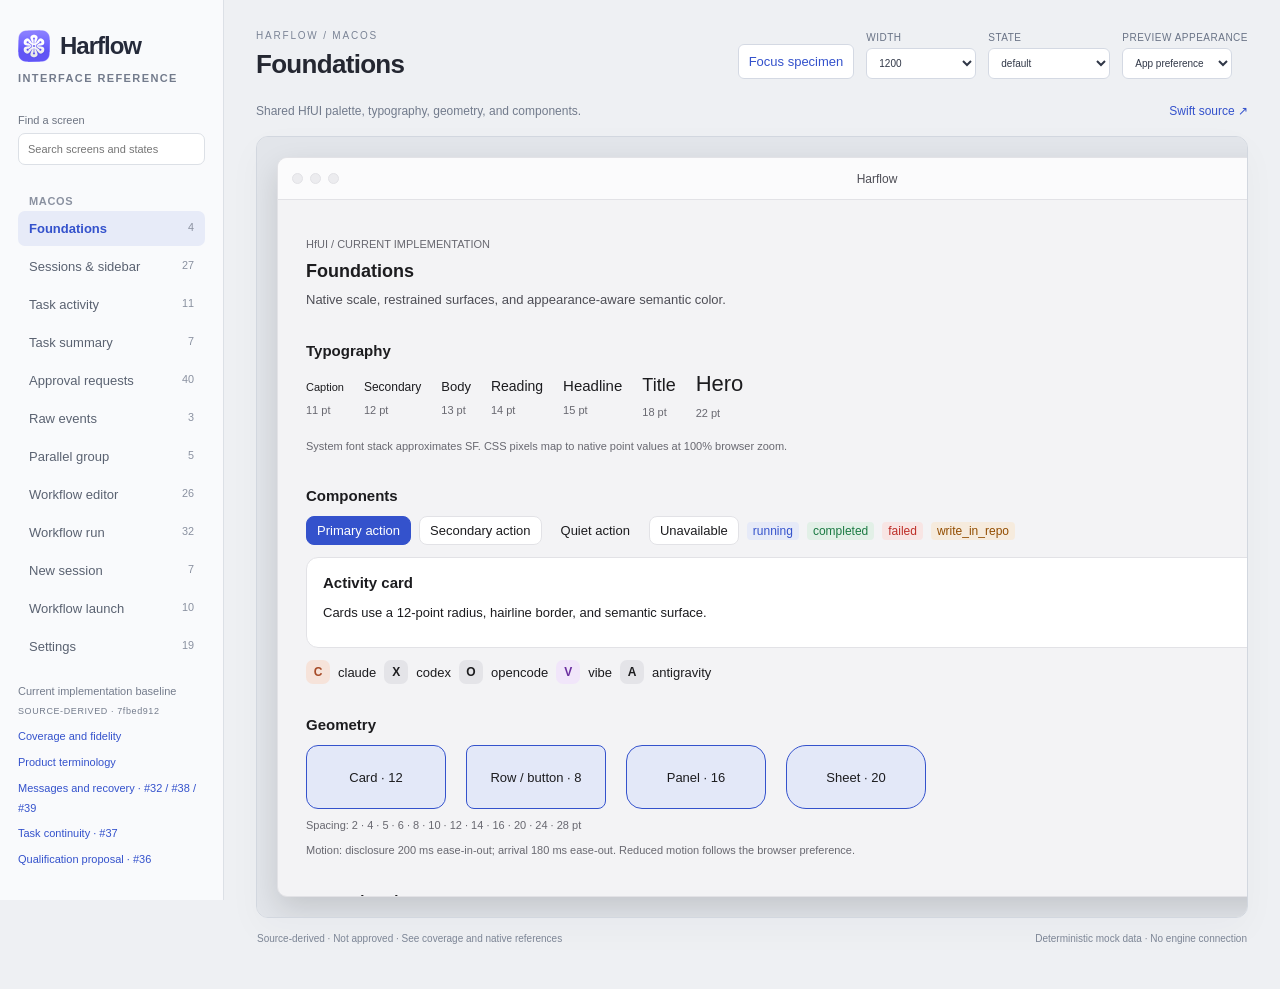
==== index.html @ af0ef504 "Approve queued message bubbles, remove the workflow editor composer, and propose Statistics loading " ====
<!doctype html>
<html lang="en"><head><meta charset="utf-8"><meta name="viewport" content="width=device-width,initial-scale=1"><title>Harflow · Interface reference</title><link rel="icon" type="image/png" sizes="32x32" href="assets/branding/app-icon-32.png"><link rel="icon" type="image/png" sizes="64x64" href="assets/branding/app-icon-64.png"><link rel="apple-touch-icon" href="assets/branding/app-icon-128.png"><link rel="stylesheet" href="styles/tokens.css?v=0e2f7547d87f"><link rel="stylesheet" href="styles/catalog.css?v=532e78404902"><link rel="stylesheet" href="styles/specimens.css?v=9c9ead7623a5"><link rel="stylesheet" href="styles/workflows.css?v=f61643d08efe"><link rel="stylesheet" href="styles/dialogs.css?v=6ef48912ead1"><link rel="stylesheet" href="styles/start-screen.css?v=d748b0cf703b"><link rel="stylesheet" href="styles/tasks.css?v=2096cb675331"><link rel="stylesheet" href="styles/task-activity.css?v=b68ff01585bd"><link rel="stylesheet" href="styles/task-approvals.css?v=2d8add422cfa"><link rel="stylesheet" href="styles/task-summary.css?v=e0a8147b16a2"><link rel="stylesheet" href="styles/parallel.css?v=519eb95d84bf"><link rel="stylesheet" href="styles/workflow-editor-inspector.css?v=341b9fec2faf"><link rel="stylesheet" href="styles/workflow-editor.css?v=2920e21df288"><link rel="stylesheet" href="styles/workflow-editor-proposals.css?v=11d26850cb23"><link rel="stylesheet" href="styles/workflow-run.css?v=b1cd5d72246f"><link rel="stylesheet" href="styles/council-activity.css?v=7290ceee46f4"><link rel="stylesheet" href="styles/appearance.css?v=a36caf85d1c5"><link rel="stylesheet" href="styles/state-recovery.css?v=f7198fc3eebf"><link rel="stylesheet" href="styles/workflow-errors.css?v=ca0cfcfd3098"><link rel="stylesheet" href="styles/sidebar-setup.css?v=c33f41dee843"><link rel="stylesheet" href="styles/sidebar-proposals.css?v=59b6f05f614e"><link rel="stylesheet" href="styles/web.css?v=988b5fafe417"><link rel="stylesheet" href="styles/statistics.css?v=6df2938b7efa"><link rel="stylesheet" href="styles/statistics-accounting.css?v=20e323d0d1e3"><link rel="stylesheet" href="styles/skeleton-crossfade.css?v=f5769000afdf"></head>
<body><div class="catalog"><aside class="catalog-nav"><a class="brand" href="#foundations/default/light"><img class="brand-icon" src="assets/branding/app-icon-64.png" srcset="assets/branding/app-icon-128.png 2x" alt="" width="32" height="32"><span class="brand-name">Harflow</span><span class="brand-subtitle">Interface reference</span></a><label class="catalog-search">Find a screen<input id="catalog-search" type="search" placeholder="Search screens and states"></label><nav id="catalog-nav" aria-label="Screen families"></nav><footer>Current implementation baseline<br><span class="edition">SOURCE-DERIVED · 7fbed912</span><a href="docs/screen-inventory.md">Coverage and fidelity</a><a href="docs/terminology.md">Product terminology</a><a href="features/work-interaction.html">Messages and recovery · #32 / #38 / #39</a><a href="features/task-continuity.html">Task continuity · #37</a><a href="features/qualification.html">Qualification proposal · #36</a></footer></aside><main class="catalog-main"><header class="catalog-toolbar"><div><p class="eyebrow" id="eyebrow">HARFLOW / MACOS</p><h1 id="page-title"></h1></div><div class="catalog-controls"><button id="focus-toggle" type="button" aria-pressed="false">Focus specimen</button><label>Width<select id="width-picker"><option>1000</option><option selected>1200</option><option>1440</option></select></label><label>State<select id="state-picker"></select></label><label>Preview appearance<select id="theme-picker"><option value="preference">App preference</option><option value="light">Light</option><option value="dark">Dark</option></select></label></div></header><div class="reference-note"><span id="page-description"></span><a id="source-link" target="_blank" rel="noreferrer">Swift source ↗</a></div><div id="stage" class="stage" tabindex="0" aria-label="Scrollable interface specimen"></div><footer class="catalog-caption"><span id="specimen-caption"></span><span>Deterministic mock data · No engine connection</span></footer></main></div><div id="announcement" class="toast" role="status" aria-live="polite"></div><script src="scripts/tokens.js?v=943e2b7ca8a1"></script><script src="scripts/registry.js?v=941fcaf663f7"></script><script src="scripts/appearance.js?v=075e119c182c"></script><script src="scripts/components.js?v=a89b200629bd"></script><script src="scripts/start-screen.js?v=a9b39511ae2d"></script><script src="scripts/workflow-errors.js?v=d6679afc5b99"></script><script src="scripts/tasks.js?v=3522e6d8763d"></script><script src="scripts/task-activity.js?v=c36be31f3c01"></script><script src="scripts/sidebar-setup.js?v=07663151e7c1"></script><script src="scripts/sidebar-proposals.js?v=748a9d8aca58"></script><script src="scripts/web.js?v=4ae7fb3e9d85"></script><script src="scripts/statistics.js?v=105a478cede9"></script><script src="scripts/statistics-accounting.js?v=40dba2b794f5"></script><script src="scripts/parallel.js?v=75500eb636c3"></script><script src="scripts/task-approvals.js?v=6ec1b1ba12e2"></script><script src="scripts/task-summary.js?v=fb97a609a4f3"></script><script src="scripts/workflows.js?v=766359bff5dd"></script><script src="scripts/workflow-connectors.js?v=c9bcdde86849"></script><script src="scripts/workflow-editor.js?v=1174291b1d53"></script><script src="scripts/workflow-editor-proposals.js?v=70c6d9777886"></script><script src="scripts/workflow-editor-inspector.js?v=42a09d819025"></script><script src="scripts/council-activity.js?v=4c74a6230f74"></script><script src="scripts/workflow-run.js?v=4da6b335369c"></script><script src="scripts/dialogs.js?v=ee5dedf3e80f"></script><script src="scripts/workflow-launch-proposals.js?v=8b9bffc727a4"></script><script src="scripts/state-recovery.js?v=2d71eddca374"></script><script src="scripts/skeleton-crossfade.js?v=8c28b11f1927"></script><script src="scripts/foundations.js?v=e43a867264e5"></script><script src="scripts/catalog.js?v=36adaf9d923b"></script></body></html>
---- styles/tokens.css ----
/* Source: HfUI Palette.swift at 7fbed912. CSS pixels approximate native points. */
:root {
  --hairline: #E2E2E6;
  --accentLink: #3452CC;
  --accentFill: #3452CC;
  --selectedRow: #E3E8F8;
  --runningBG: #E6EAF8;
  --runningFG: #3452CC;
  --liveDot: #3452CC;
  --doneGreen: #1B7A43;
  --doneBG: #E2F0E7;
  --warningFG: #924D00;
  --warningBG: #F6EBDD;
  --failedRed: #BE2F29;
  --dangerFG: #BE2F29;
  --dangerBG: #F8E5E4;
  --cancelledGray: #686870;
  --neutralFill: #ECECEF;
  --neutralText: #3A3A3C;
  --secondaryText: #4D4D55;
  --tertiaryText: #686870;
  --primaryText: #1C1C1F;
  --onAccent: #FFFFFF;
  --shortcutHint: #D0D7F3;
  --shadow: #000000;
  --codeFill: #ECECEF;
  --editPreviewFill: #F8F8FA;
  --inspectorFill: #F8F8FA;
  --diffHunkFill: #F0F4FA;
  --diffAddedFill: #E2F0E7;
  --diffRemovedFill: #F7E3E2;
  --claudeBG: #F6E3DA;
  --claudeFG: #A64B28;
  --codexBG: #E4E4E8;
  --codexFG: #1D1D1F;
  --opencodeBG: #DDF0EE;
  --opencodeFG: #0F6B64;
  --vibeBG: #F1E6FA;
  --vibeFG: #6B2FA0;
  --antigravityBG: #F6E1EC;
  --antigravityFG: #8F2F5E;
  --otherBackendBG: #EEEEF0;
  --otherBackendFG: #3A3A3C;
  --windowBG: #F3F3F5;
  --sidebarBG: #FBFBFC;
  --cardFill: #FFFFFF;
  --cardBorder: #E2E2E6;
  --composerFill: #FFFFFF;
  --promptBubble: #E6EAF8;
  --pillFill: #ECECEF;
  --selectedSegment: #FFFFFF;
  --dotClaude: #C96442;
  --dotCodex: #6B6B75;
  --dotVibe: #7A4FE0;
  --dotAntigravity: #B4417A;
  --dotOpencode: #0B8A7C;
  --dotOther: #8E8E93;
  /* Chosen Cursor identity (letter R). Not part of the Palette.swift pin above. */
  --cursorBG: #E4F1FA;
  --cursorFG: #0C4F7A;
  --dotCursor: #1574B3;
  --radius-card:12px; --radius-row:8px; --radius-panel:16px; --radius-sheet:20px;
}
[data-theme="dark"] {
  --hairline: #2E2E32;
  --accentLink: #8EA2F0;
  --accentFill: #4A64D0;
  --selectedRow: #252C45;
  --runningBG: #1F2640;
  --runningFG: #8EA2F0;
  --liveDot: #8EA2F0;
  --doneGreen: #4BD08A;
  --doneBG: #1D3326;
  --warningFG: #F2A93B;
  --warningBG: #3A2C16;
  --failedRed: #FF6F66;
  --dangerFG: #FF6F66;
  --dangerBG: #3D2120;
  --cancelledGray: #909099;
  --neutralFill: #2A2A2E;
  --neutralText: #D1D1D6;
  --secondaryText: #B6B6BE;
  --tertiaryText: #909099;
  --primaryText: #F2F2F4;
  --onAccent: #FFFFFF;
  --shortcutHint: #EDF0FA;
  --shadow: #000000;
  --codeFill: #2A2A2E;
  --editPreviewFill: #262628;
  --inspectorFill: #1A1A1D;
  --diffHunkFill: #25303F;
  --diffAddedFill: #1D3326;
  --diffRemovedFill: #3A2120;
  --claudeBG: #4A2A1E;
  --claudeFG: #F2A07E;
  --codexBG: #48484C;
  --codexFG: #E8E8ED;
  --opencodeBG: #16403C;
  --opencodeFG: #5FD3C7;
  --vibeBG: #3A2650;
  --vibeFG: #C99BF0;
  --antigravityBG: #45213A;
  --antigravityFG: #F4A6C9;
  --otherBackendBG: #3A3A3C;
  --otherBackendFG: #D1D1D6;
  --windowBG: #161618;
  --sidebarBG: #2A2A2E;
  --cardFill: #202023;
  --cardBorder: #2E2E32;
  --composerFill: #252528;
  --promptBubble: #1F2640;
  --pillFill: #2A2A2E;
  --selectedSegment: #3A3A3F;
  --dotClaude: #E08A66;
  --dotCodex: #A3A3AD;
  --dotVibe: #A68BFA;
  --dotAntigravity: #F08AB8;
  --dotOpencode: #2CC2B0;
  --dotOther: #98989D;
  /* Chosen Cursor identity (letter R). Not part of the Palette.swift pin above. */
  --cursorBG: #143044;
  --cursorFG: #8ECAF2;
  --dotCursor: #6EB6E6;
}
---- styles/catalog.css ----
*{box-sizing:border-box}body{margin:0;font:13px -apple-system,BlinkMacSystemFont,"Segoe UI",sans-serif;color:#242731;background:#eef0f3}button,input,select,textarea{font:inherit}button,a,input,select,textarea{outline-offset:3px}button{cursor:pointer}a{color:#3452cc;text-decoration:none}a:hover{text-decoration:underline}.catalog{display:flex;min-height:100vh}.catalog-nav{width:224px;flex-shrink:0;background:#f9fafc;border-right:1px solid #dce0e6;position:sticky;top:0;height:100vh;padding:30px 18px;display:flex;flex-direction:column}.brand{display:flex;flex-wrap:wrap;align-items:center;column-gap:10px;font-size:24px;letter-spacing:-1px;font-weight:650;color:#252a3a}.brand:hover{text-decoration:none}.brand-icon{flex:none;width:32px;height:32px}.brand-subtitle{flex:0 0 100%;font-size:11px;letter-spacing:1.4px;text-transform:uppercase;color:#737b8c;margin-top:10px;white-space:nowrap}.catalog-search{display:block;font-size:11px;color:#6d7482;margin:30px 0 18px}.catalog-search input{display:block;width:100%;padding:9px;margin-top:7px;border:1px solid #dce0e6;border-radius:7px;background:white}#catalog-nav{overflow:auto;flex:1}.nav-item{display:block;width:100%;text-align:left;border:0;background:none;padding:10px 11px;border-radius:7px;color:#5a6271;margin:3px 0}.nav-item.active{color:#3452cc;background:#e7ebf8;font-weight:600}.nav-item small{float:right;color:#8a91a0;font-weight:400}.catalog-nav footer{font-size:11px;line-height:1.8;color:#747c8c;padding-top:16px}.catalog-nav footer a{display:block;margin-top:6px}.edition{font-size:9px;letter-spacing:.6px}.catalog-main{min-width:0;flex:1;padding:30px 32px}.catalog-toolbar{display:flex;align-items:center;justify-content:space-between;gap:20px}.eyebrow{font-size:10px;letter-spacing:1.8px;color:#7b8496;margin:0 0 8px}h1{font-size:26px;letter-spacing:-.7px;margin:0;font-weight:600}.catalog-controls{display:flex;gap:12px}.catalog-controls label{font-size:10px;color:#697386;text-transform:uppercase;letter-spacing:.5px}.catalog-controls select{display:block;max-width:220px;min-width:110px;padding:8px;border:1px solid #d4d9e3;border-radius:6px;background:#fff;margin-top:5px;color:#303747;text-transform:none;letter-spacing:0}.reference-note{display:flex;justify-content:space-between;gap:20px;font-size:12px;color:#727b8c;margin:22px 0 16px;line-height:1.5}.reference-note a{flex-shrink:0}.stage{overflow:auto;border:1px solid #d2d7df;background:#e2e5ea;border-radius:12px;min-height:640px;padding:20px;box-shadow:0 12px 35px #16254008}.catalog-caption{display:flex;justify-content:space-between;gap:20px;font-size:10px;color:#7c8595;padding:15px 1px}.toast{position:fixed;bottom:24px;left:50%;transform:translateX(-50%);background:#262c3c;color:white;border-radius:9px;padding:12px 20px;box-shadow:0 6px 28px #0002;display:none;z-index:100}.toast.visible{display:block}@media(max-width:900px){.catalog-nav{width:180px;padding:24px 12px}.catalog-main{padding:24px 16px}.catalog-toolbar{align-items:flex-start;flex-direction:column}.catalog-caption{flex-direction:column}.stage{padding:12px}}@media(prefers-reduced-motion:reduce){*{animation:none!important;transition:none!important}}

.catalog-controls>button{align-self:flex-end;padding:9px 10px;border:1px solid #d4d9e3;border-radius:6px;background:#fff;color:#3452cc}.focus-specimen .catalog-nav{display:none}.focus-specimen .catalog-main{padding:20px}.focus-specimen .catalog-toolbar h1{font-size:22px}

/* Hidden state must take precedence over component display layouts. */
.catalog [hidden]{display:none!important}

/* Catalog-level status label for exploratory specimens; it sits outside the native app surface. */
.exploratory-kicker{width:fit-content;max-width:100%;margin:0 0 10px;padding:6px 10px;border:1px solid #d4d9e3;border-left:3px solid #8a5a00;border-radius:6px;background:#fff;color:#4a4f5e;font-size:12px;line-height:1.4}
.nav-group{margin:0 0 10px}.nav-group ul{list-style:none;margin:0;padding:0}.nav-group-title{margin:12px 11px 4px;color:#8a91a0;font-size:11px;font-weight:600;letter-spacing:.06em;text-transform:uppercase}
---- styles/specimens.css ----
.app{color:var(--primaryText);background:var(--windowBG);font-size:13px;border:1px solid var(--hairline);border-radius:10px;overflow:hidden;box-shadow:0 12px 30px #0002;width:1200px;min-width:1000px;min-height:620px;height:740px;display:flex;flex-direction:column;text-align:left}.app button,.app select,.app input,.app textarea{color:var(--primaryText);background:var(--cardFill);border:1px solid var(--hairline);border-radius:8px;padding:6px 10px}.app button:hover{background:var(--selectedRow)}.app button.primary{background:var(--accentFill);color:var(--onAccent);border-color:var(--accentFill)}.app button.quiet{background:transparent;border-color:transparent}.app button.selected{background:var(--selectedRow);border-color:var(--accentLink);color:var(--accentLink)}.app button.danger{color:var(--failedRed)}.app button:disabled{opacity:.5;cursor:default}.app input,.app textarea{width:100%}.app textarea{resize:vertical;min-height:64px}.app h2{font-size:18px;margin:0 0 8px;font-weight:600}.app h3{font-size:15px;margin:0 0 12px;font-weight:600}.app h4{font-size:13px;margin:0 0 8px}.app p{line-height:1.55;margin:8px 0}.app small,.muted{color:var(--secondaryText)}.caption{font-size:11px;color:var(--tertiaryText)}.titlebar{height:42px;flex-shrink:0;border-bottom:1px solid var(--hairline);display:flex;align-items:center;padding:0 14px;gap:8px;background:var(--sidebarBG)}.window-dots{display:flex;gap:7px;margin-right:16px}.window-dots i{width:11px;height:11px;border-radius:50%;background:var(--neutralFill);border:1px solid var(--hairline)}.window-title{font-size:12px;color:var(--secondaryText);flex:1;text-align:center}.split{display:flex;flex:1;min-height:0}.sidebar{width:272px;min-width:240px;max-width:340px;background:var(--sidebarBG);border-right:1px solid var(--hairline);display:flex;flex-direction:column;padding:12px;flex-shrink:0}.sidebar .search{margin:12px 0 8px}.filters{display:flex;gap:4px;flex-wrap:wrap;margin:8px 0 18px}.filters button{font-size:11px;padding:3px 6px}.section-label{font-size:11px;font-weight:600;color:var(--tertiaryText);margin:16px 8px 7px}.task-row{display:block;width:100%;text-align:left!important;padding:10px 8px!important;margin-bottom:3px;border-color:transparent!important;background:transparent!important}.task-row.active{background:var(--selectedRow)!important}.task-row strong{display:block;font-size:13px;font-weight:500;margin-bottom:5px}.task-row small{font-size:11px;display:block}.sidebar-bottom{margin-top:auto;border-top:1px solid var(--hairline);padding-top:10px}.content{flex:1;min-width:0;display:flex;flex-direction:column}.toolbar{display:flex;align-items:center;gap:8px;padding:12px 16px;border-bottom:1px solid var(--hairline);min-height:52px;flex-shrink:0}.spacer{flex:1}.heading{padding:20px 24px 14px}.meta{display:flex;align-items:center;gap:7px;flex-wrap:wrap;font-size:12px;color:var(--secondaryText)}.chip{display:inline-block;border-radius:4px;background:var(--neutralFill);color:var(--neutralText);font-size:12px;padding:2px 6px;white-space:nowrap}.chip.running{color:var(--runningFG);background:var(--runningBG)}.chip.completed{color:var(--doneGreen);background:var(--doneBG)}.chip.failed,.chip.error{color:var(--dangerFG);background:var(--dangerBG)}.chip.warning,.chip.paused,.chip.attention{color:var(--warningFG);background:var(--warningBG)}.avatar{width:24px;height:24px;display:inline-flex;align-items:center;justify-content:center;border-radius:7px;font-size:12px;font-weight:600;background:var(--codexBG);color:var(--codexFG)}.avatar.claude{color:var(--claudeFG);background:var(--claudeBG)}.avatar.vibe{color:var(--vibeFG);background:var(--vibeBG)}.tabs{display:flex;gap:4px;padding:0 24px 12px;border-bottom:1px solid var(--hairline)}.tabs button{border:0;background:transparent}.tabs button.active{color:var(--accentLink);background:var(--selectedRow)}.scroll{overflow:auto;min-height:0;flex:1}.reading{max-width:760px;padding:20px 24px;margin:0 auto;width:100%}.prompt{background:var(--promptBubble);border-radius:12px;padding:14px 16px;max-width:85%;margin:0 0 24px auto;font-size:14px}.card{background:var(--cardFill);border:1px solid var(--cardBorder);border-radius:12px;padding:16px;margin:12px 0}.tool{padding:12px 14px;border:1px solid var(--cardBorder);border-radius:8px;background:var(--cardFill);margin:10px 0}.tool summary{cursor:pointer;font-size:12px}.code,pre{font:12px ui-monospace,SFMono-Regular,Menlo,monospace;white-space:pre-wrap;overflow-wrap:anywhere;background:var(--codeFill);padding:12px;border-radius:8px;line-height:1.6}.diff{background:var(--diffAddedFill);padding:10px;font:12px ui-monospace,monospace}.composer{padding:12px 20px;border-top:1px solid var(--hairline);background:var(--windowBG)}.composer-inner{padding:10px;background:var(--composerFill);border:1px solid var(--hairline);border-radius:12px}.composer textarea{border:0;background:transparent;min-height:46px;resize:none;padding:2px}.composer-actions{display:flex;align-items:center;gap:8px;margin-top:8px}.inspector{width:280px;flex-shrink:0;border-left:1px solid var(--hairline);background:var(--inspectorFill);padding:18px;overflow:auto}.kv{display:flex;justify-content:space-between;gap:15px;margin:12px 0;font-size:12px}.empty{padding:60px 30px;text-align:center;display:flex;flex:1;flex-direction:column;justify-content:center;align-items:center;min-height:230px}.empty h3{margin-bottom:6px}.empty p{max-width:380px;color:var(--secondaryText)}.banner{padding:12px 16px;background:var(--warningBG);color:var(--warningFG);border-radius:8px;margin:12px}.banner.error{background:var(--dangerBG);color:var(--dangerFG)}.banner button{margin-top:8px}.skeleton{height:12px;background:var(--neutralFill);border-radius:5px;margin:12px 0;width:80%}.skeleton.short{width:45%}.skeleton.block{height:92px;width:100%}.stats{display:flex;gap:10px;overflow:auto}.stat{min-width:160px;padding:16px;border:1px solid var(--hairline);border-radius:12px;background:var(--cardFill)}.stat strong{display:block;font-size:22px;margin-bottom:5px}.hero{font-size:22px!important}.columns{display:flex;gap:12px;padding:16px;overflow:auto;flex:1;min-height:0}.lane{width:420px;min-width:420px;border:1px solid var(--hairline);border-top:3px solid var(--accentLink);border-radius:12px;background:var(--cardFill);display:flex;flex-direction:column;overflow:hidden}.lane.completed{border-top-color:var(--doneGreen)}.lane.failed{border-top-color:var(--failedRed)}.lane-header{padding:16px;border-bottom:1px solid var(--hairline)}.lane .reading{padding:16px}.result{max-height:160px;overflow:auto;background:var(--doneBG);padding:12px;border-radius:8px}.canvas{position:relative;flex:1;min-width:400px;min-height:420px;overflow:auto;background-color:var(--windowBG);background-image:radial-gradient(var(--tertiaryText) .65px,transparent .65px);background-size:20px 20px}.graph-inner{position:relative;width:760px;height:590px;transform-origin:top left}.node{position:absolute;width:200px;min-height:92px;padding:14px!important;text-align:left;background:var(--cardFill)!important;box-shadow:0 2px 5px #0001;z-index:2}.node strong,.node small{display:block}.node small{font-size:11px;margin-top:7px}.node.selected{box-shadow:0 0 0 2px var(--accentLink)}.node.compact{width:72px;height:72px;min-height:72px;text-align:center;padding:12px!important}.node.parallel{width:110px;min-height:72px}.node:before,.node:after{content:"";position:absolute;width:9px;height:9px;border-radius:50%;background:var(--cardFill);border:1px solid var(--tertiaryText);left:calc(50% - 4px)}.node:before{top:-5px}.node:after{bottom:-5px}.connectors{position:absolute;inset:0;width:760px;height:590px;pointer-events:none}.connectors path{stroke:var(--tertiaryText);fill:none;stroke-width:1.4}.condition{position:absolute;left:355px;top:383px;background:var(--cardFill);border:1px solid var(--hairline);border-radius:5px;padding:3px 8px;font-size:11px;z-index:3}.graph-controls{position:absolute;left:16px;bottom:16px;display:flex;gap:5px;background:var(--cardFill);border:1px solid var(--hairline);padding:4px;border-radius:14px;z-index:5}.workflow-inspector{width:288px;min-width:220px;max-width:500px;background:var(--cardFill);padding:18px;border-left:1px solid var(--hairline);overflow:auto}.workflow-inspector label,.form-field{display:block;font-size:12px;margin:14px 0}.workflow-inspector label input,.workflow-inspector label select,.workflow-inspector label textarea,.form-field input,.form-field select{display:block;margin-top:7px;width:100%}.run-sidebar{width:420px;min-width:220px;max-width:500px;background:var(--cardFill);border-left:1px solid var(--hairline);display:flex;flex-direction:column;overflow:auto}.run-sidebar .reading{padding:16px}.plan-list{padding:0;list-style:none}.plan-list li{padding:12px 0;border-bottom:1px solid var(--hairline);display:flex;gap:10px}.progress{height:4px;background:var(--neutralFill);margin:16px 0}.progress span{display:block;width:45%;height:4px;background:var(--accentFill)}.on-demand{border-top:1px solid var(--hairline);background:var(--sidebarBG);padding:12px;display:flex;gap:10px;align-items:center}.on-demand button{min-width:170px;text-align:left}.summary-strip{border-bottom:1px solid var(--hairline);padding:10px 16px;background:var(--cardFill)}.recovery{position:absolute;right:12px;top:12px;width:400px;z-index:7;background:var(--cardFill);border:1px solid var(--warningFG);border-radius:14px;padding:14px;box-shadow:0 6px 16px #0002}.sheet-stage{width:1200px;min-height:740px;display:flex;align-items:center;justify-content:center;background:var(--windowBG)}.sheet{width:760px;max-height:900px;overflow:auto;background:var(--cardFill);border:1px solid var(--hairline);border-radius:20px;padding:24px;box-shadow:0 12px 32px #0002}.sheet .footer{display:flex;justify-content:flex-end;gap:8px;border-top:1px solid var(--hairline);padding-top:16px;margin-top:20px}.sheet textarea.task-input{height:112px}.agent-grid{display:grid;grid-template-columns:repeat(5,minmax(128px,1fr));gap:8px;margin:12px 0}.agent-card{text-align:left;min-height:90px;padding:12px!important}.agent-card small{display:block;font-size:11px;line-height:1.4;margin-top:7px}.access-grid{display:grid;grid-template-columns:1fr 1fr;gap:8px}.access-grid button{text-align:left;padding:12px}.access-grid small{display:block;margin-top:5px}.inline{display:flex;align-items:center;gap:8px}.inline input{flex:1}.settings{width:620px;height:460px;min-width:620px;min-height:460px}.settings-content{max-width:560px;width:100%;margin:0 auto;padding:20px;overflow:auto}.settings-row{padding:12px 0;border-bottom:1px solid var(--hairline);display:flex;align-items:center;justify-content:space-between;gap:14px}.app input[type=checkbox],.app input[type=radio]{width:auto;accent-color:var(--accentFill)}.popover{width:380px;height:560px;min-width:380px;min-height:560px;border-radius:16px}.popover .toolbar{padding:12px}.popover .card{margin:8px 12px}.popover-footer{padding:12px;border-top:1px solid var(--hairline);display:flex;gap:8px}.foundations{padding:28px;overflow:auto}.foundations section{margin:0 0 32px}.swatches{display:grid;grid-template-columns:repeat(5,1fr);gap:10px}.swatch{border:1px solid var(--hairline);border-radius:8px;overflow:hidden;font-size:11px}.swatch-color{height:42px}.swatch-label{padding:8px;background:var(--cardFill)}.scale{display:flex;align-items:baseline;gap:20px;flex-wrap:wrap}.radius-samples{display:flex;gap:20px}.radius-sample{min-width:140px;padding:0 20px;height:64px;border:1px solid var(--accentLink);background:var(--selectedRow);display:flex;align-items:center;justify-content:center}.raw-sheet{width:800px}.raw-row{border-bottom:1px solid var(--hairline);padding:12px 0}.builder-conversation{width:320px;border-left:1px solid var(--hairline);padding:18px;background:var(--cardFill);overflow:auto}.closed{padding:80px;text-align:center}
.launch-sheet{width:580px;min-height:650px}.mcp-sheet{width:590px}
/* Sheets retain native widths while their contents scroll within the specimen. */
.sheet-stage{min-height:0;flex:1;width:100%;overflow:auto;align-items:flex-start;padding:20px}
.sheet{flex-shrink:0;max-height:none;overflow:visible;margin:auto 0}
.recovery{background:var(--warningBG)}.recovery-controls{display:flex;align-items:center;gap:8px;flex-wrap:wrap}.recovery-controls input{width:68px}.recovery-controls button{font-size:12px}
---- styles/workflows.css ----
/* Workflow specimens follow the native workflow panes while remaining editable HTML.
   Symbol masks are AppKit exports of the SF Symbols named by WorkflowCanvasNode.swift. */
.workflow-specimen > .titlebar { display: none; }
.workflow-specimen {
  border-radius: 0;
  box-shadow: none;
  min-height: 740px;
  height: 740px;
  background: var(--windowBG);
}
.workflow-specimen .wf-toolbar {
  display: flex;
  min-height: 64px;
  height: 64px;
  flex: 0 0 64px;
  align-items: center;
  padding: 0 16px;
  gap: 8px;
  border-bottom: 1px solid var(--hairline);
  background: var(--windowBG);
}
.workflow-specimen .wf-title {
  display: flex;
  flex-direction: column;
  gap: 2px;
  white-space: nowrap;
}
.workflow-specimen .wf-title > strong { font-size: 18px; font-weight: 600; }
.workflow-specimen .wf-title > span { color: var(--secondaryText); font-size: 13px; }
.workflow-specimen .wf-toolbar button { border-radius: 20px; padding: 7px 13px; white-space: nowrap; }
.workflow-specimen .wf-toolbar .wf-action-icon {
  display: inline-block;
  width: 14px;
  height: 14px;
  margin-right: 5px;
  vertical-align: -2px;
  background: currentColor;
  mask-position: center;
  mask-repeat: no-repeat;
  mask-size: contain;
}
.workflow-specimen .wf-tinted {
  border: 0;
  border-radius: 22px;
  padding: 9px 16px;
  color: var(--accentLink);
  background: var(--selectedRow);
}
.workflow-specimen .wf-capsule { border-radius: 18px; }
.workflow-specimen .wf-run-button {
  border: 0;
  border-radius: 22px;
  padding-inline: 17px;
  color: var(--onAccent);
  background: var(--accentFill);
}
.workflow-specimen .wf-menu { position: relative; }
.workflow-specimen .wf-menu summary {
  padding: 6px 10px;
  color: var(--secondaryText);
  cursor: pointer;
  list-style: none;
}
.workflow-specimen .wf-menu[open] { z-index: 9; }
.workflow-specimen .wf-menu button { display: block; width: 180px; text-align: left; }
.workflow-specimen .wf-menu[open] > button {
  position: absolute;
  top: 30px;
  right: 0;
  z-index: 10;
  border: 1px solid var(--hairline);
  border-radius: 8px;
  background: var(--cardFill);
  box-shadow: 0 5px 14px #0002;
}
.workflow-specimen .wf-menu[open] > button + button { top: 68px; }

.wf-editor-layout, .wf-run-layout { display: flex; flex: 1; min-height: 0; }
.wf-editor-main, .wf-run-main { display: flex; flex: 1; min-width: 400px; min-height: 0; flex-direction: column; }
.wf-standalone {
  display: flex;
  align-items: center;
  gap: 16px;
  min-height: 132px;
  padding: 12px 16px 12px 12px;
  border-bottom: 1px solid var(--hairline);
  background: var(--inspectorFill);
}
.wf-standalone-label { display: flex; min-width: 120px; flex-direction: column; gap: 4px; }
.wf-standalone-label strong { font-weight: 600; }
.wf-standalone-label span { color: var(--tertiaryText); }
.wf-standalone-items { display: flex; align-items: center; gap: 16px; overflow-x: auto; padding: 4px; }
.wf-standalone-card {
  position: relative;
  display: grid;
  width: 200px;
  height: 92px;
  grid-template-columns: 32px auto 12px;
  grid-template-rows: 28px 20px 20px;
  align-items: center;
  gap: 0 8px;
  padding: 10px !important;
  border: 1px solid var(--cardBorder) !important;
  border-radius: 12px !important;
  text-align: left;
  box-shadow: 0 2px 5px #0001;
}
.wf-standalone-card strong { grid-column: 2; font-size: 14px; }
.wf-orchestrator-icon {
  display: grid;
  width: 32px;
  height: 32px;
  grid-row: 1;
  place-items: center;
  border-radius: 8px;
  background: var(--accentFill);
}
.wf-lock { width: 12px; height: 12px; grid-column: 3; opacity: .65; }
.wf-standalone-card small { grid-column: 1 / 3; display: flex; align-items: center; gap: 6px; font-size: 12px; }
.wf-subtitle { grid-column: 1 / 4; color: var(--secondaryText); font-size: 12px; }
.wf-dot {
  display: inline-block;
  width: 8px;
  height: 8px;
  flex: 0 0 8px;
  border-radius: 50%;
  background: var(--dotOther);
}
.wf-dot.codex { background: var(--dotCodex); }
.wf-dot.claude { background: var(--dotClaude); }
.wf-dot.vibe { background: var(--dotVibe); }
.wf-dot.opencode { background: var(--dotOpencode); }
.wf-dot.antigravity { background: var(--dotAntigravity); }
.wf-dot.cursor { background: var(--dotCursor); }
.workflow-specimen .wf-add-tile {
  display: grid;
  width: 92px;
  height: 92px;
  min-width: 92px;
  place-items: center;
  border: 1px dashed var(--accentLink) !important;
  border-radius: 12px !important;
  color: var(--secondaryText);
  background: transparent;
}

.wf-canvas {
  position: relative;
  flex: 1;
  min-height: 350px;
  overflow: auto;
  background-color: var(--windowBG);
  background-image: radial-gradient(var(--tertiaryText) .65px, transparent .65px);
  background-size: 20px 20px;
}
.wf-graph-inner { position: relative; width: 1050px; height: 190px; transform-origin: top left; }
.wf-graph-row { position: absolute; top: 99px; left: 40px; width: 972px; height: 92px; }
.wf-graph-row .node {
  top: 0;
  display: flex;
  height: 92px;
  min-height: 92px;
  flex-direction: column;
  justify-content: center;
  gap: 7px;
  border: 1px solid var(--cardBorder);
  border-radius: 12px;
  padding: 10px 12px !important;
  box-shadow: 0 2px 5px #0001;
}
.wf-graph-row .node strong { font-size: 14px; font-weight: 600; }
.wf-graph-row .node small { margin-top: 0; color: var(--secondaryText); }
.wf-graph-row .node .wf-node-icon { display: none; }
.wf-graph-row .node:not(.wf-terminal) .wf-node-icon { display: grid; position: absolute; top: 15px; left: 12px; width: 24px; height: 24px; place-items: center; border-radius: 6px; background: var(--neutralFill); }
.wf-graph-row .node:not(.wf-terminal) strong { padding-left: 34px; }
.wf-graph-row .node:not(.wf-terminal) .wf-backend { display: flex; align-items: center; gap: 6px; color: var(--secondaryText); font-size: 12px; }
.wf-graph-row .node.wf-terminal {
  width: 72px;
  height: 72px;
  min-height: 72px;
  top: 10px;
  align-items: center;
  border-radius: 50%;
  padding: 8px !important;
  text-align: center;
}
.wf-graph-row .node.wf-terminal .wf-node-icon { display: grid; width: 20px; height: 20px; place-items: center; }
.wf-graph-row .node.wf-terminal strong { font-size: 13px; }
.wf-graph-row .node:before, .wf-graph-row .node:after { top: calc(50% - 5px); bottom: auto; width: 8px; height: 8px; }
.wf-graph-row .node:before { left: -5px; }
.wf-graph-row .node:after { right: -5px; left: auto; }
.wf-graph-row .node:first-child:before, .wf-graph-row .node:last-child:after { display: none; }
.wf-connectors { position: absolute; top: 99px; left: 40px; width: 1050px; height: 160px; overflow: visible; pointer-events: none; }
.wf-connectors path { fill: none; stroke: var(--tertiaryText); stroke-width: 1.5; }
.wf-add-palette {
  position: absolute;
  right: 16px;
  bottom: 12px;
  left: 16px;
  display: flex;
  min-width: max-content;
  align-items: center;
  gap: 6px;
  padding: 4px 8px;
  border-radius: 12px;
  background: var(--windowBG);
}
.wf-add-palette > span:first-child { margin-right: 2px; color: var(--secondaryText); font-weight: 600; }
.workflow-specimen .wf-add-palette button { border: 0; border-radius: 16px; background: var(--cardFill); white-space: nowrap; }
.workflow-specimen .wf-add-palette button:disabled { color: var(--tertiaryText); }
.wf-palette-divider { height: 24px; margin: 0 6px; border-left: 1px solid var(--hairline); }
.wf-graph-controls {
  position: absolute;
  right: 16px;
  bottom: 62px;
  display: flex;
  gap: 4px;
  padding: 4px;
  border: 1px solid var(--hairline);
  border-radius: 20px;
  background: var(--cardFill);
}
.workflow-specimen .wf-graph-controls button { min-width: 38px; border: 0; border-radius: 18px; }

.wf-inspector, .wf-run-sidebar {
  width: 288px;
  min-width: 288px;
  flex: 0 0 288px;
  overflow: auto;
  border-left: 1px solid var(--hairline);
  background: var(--inspectorFill);
}
.wf-inspector { padding: 16px; }
.wf-inspector h2 { margin: 0 0 16px; font-size: 18px; }
.wf-inspector h3 { margin: 18px 0 8px; font-size: 13px; }
.wf-help { color: var(--secondaryText); font-size: 12px; line-height: 1.45; }
.wf-form-group { overflow: hidden; border-radius: 12px; background: var(--neutralFill); }
.wf-form-row { display: flex; min-height: 36px; align-items: center; justify-content: space-between; gap: 12px; padding: 5px 12px; border-bottom: 1px solid var(--hairline); }
.wf-form-row:last-child { border-bottom: 0; }
.wf-value { min-width: 92px; padding: 5px 10px; border-radius: 8px; background: var(--cardFill); text-align: right; }
.wf-value .wf-dot { margin-right: 5px; vertical-align: 1px; }
.wf-check { display: flex; align-items: flex-start; gap: 8px; margin: 12px 0; line-height: 1.35; }
.wf-check input { width: auto !important; margin: 1px 0 0; accent-color: var(--accentFill); }
.wf-disclosure { margin: 14px 0; }
.wf-disclosure summary { cursor: pointer; }
.wf-instructions { width: 100%; height: 100px; resize: vertical; border: 1px solid var(--cardBorder) !important; border-radius: 10px !important; background: var(--cardFill) !important; }
.wf-form-row select, .wf-form-row input[type="number"] {
  width: auto;
  min-width: 94px;
  max-width: 150px;
  padding: 5px 10px;
  border-color: transparent;
  background: var(--cardFill);
  text-align: right;
}
.wf-form-row input[type="number"] { width: 80px; min-width: 80px; }
.wf-inspector .form-field { margin: 12px 0; }
.wf-editor-loading { flex: 1; padding: 20px; }

.wf-run-layout { min-height: 0; }
.wf-run-main { position: relative; }
.wf-run-main .wf-standalone { min-height: 110px; }
.wf-run-main .wf-graph-inner { width: 1050px; }
.wf-run-sidebar { width: 420px; min-width: 420px; flex-basis: 420px; background: var(--windowBG); }
.wf-run-sidebar > .wf-plan { padding: 18px 20px; }
.wf-run-toolbar { min-height: 56px !important; height: 56px !important; flex-basis: 56px !important; gap: 6px; }
.wf-run-toolbar .wf-title { flex-direction: row; align-items: center; gap: 14px; }
.workflow-specimen .wf-recovery-badge { border: 0; cursor: pointer; }
.wf-view-label { margin-right: 4px; color: var(--secondaryText); }
.workflow-specimen .wf-run-toolbar button.selected { border-color: var(--hairline); color: var(--primaryText); background: var(--neutralFill); }
.workflow-specimen .wf-cancel { border: 0; border-radius: 22px; color: var(--failedRed); background: var(--dangerBG); }
.wf-progress { height: 4px; margin: 12px 0; border-radius: 4px; background: var(--neutralFill); }
.wf-progress span { display: block; width: 40%; height: 100%; border-radius: inherit; background: var(--doneGreen); }
.wf-plan h2 { margin: 0 0 8px; font-size: 16px; }
.wf-plan ol { padding: 0; list-style: none; }
.wf-plan li { display: grid; min-height: 46px; grid-template-columns: 18px 1fr auto; align-items: center; gap: 8px; border-bottom: 1px solid var(--hairline); }
.wf-plan li small { color: var(--secondaryText); }
.wf-selected > header { display: flex; height: 50px; align-items: center; justify-content: space-between; padding: 0 14px; border-bottom: 1px solid var(--hairline); }
.wf-selected > header strong { font-size: 14px; }
.wf-selected .reading { max-width: none; padding: 16px; }
.wf-recovery {
  margin: 12px;
  padding: 12px;
  border: 1px solid var(--warningFG);
  border-radius: 14px;
  background: var(--warningBG);
}
.wf-recovery-head { display: flex; align-items: center; justify-content: space-between; font-size: 14px; }
.wf-recovery-head button { border: 0; background: transparent; font-size: 22px; }
.wf-recovery-message { margin: 8px 0; color: var(--warningFG); font-weight: 600; }
.wf-recovery > label { display: block; margin: 10px 0; }
.wf-recovery textarea { display: block; width: 100%; height: 48px; margin-top: 6px; border: 1px solid var(--cardBorder); background: var(--cardFill); }
.wf-recovery-controls { display: flex; align-items: center; justify-content: space-between; gap: 8px; }
.wf-recovery-controls label { white-space: nowrap; }
.wf-recovery-controls input { width: 54px !important; }
.wf-recovery-controls button { border: 0; border-radius: 22px; padding: 8px 16px; color: var(--onAccent); background: var(--accentFill); }
.wf-recovery-controls button:disabled { opacity: .5; }
.wf-summary { position: relative; flex: 0 0 36px; border-top: 1px solid var(--hairline); background: var(--cardFill); }
.wf-summary-head { display: flex; height: 36px; align-items: center; gap: 10px; padding: 0 12px; }
.wf-summary-head button:first-child { border: 0; background: transparent; font-weight: 600; }
.wf-summary-details:not([hidden]) { position: absolute; right: 0; bottom: 36px; left: 0; z-index: 6; min-height: 120px; padding: 18px 24px; border-top: 1px solid var(--hairline); background: var(--cardFill); box-shadow: 0 -5px 18px #0002; }

@media (max-width: 1100px) {
  .wf-inspector { width: 288px; min-width: 288px; flex-basis: 288px; }
  .wf-run-sidebar { width: 420px; min-width: 420px; flex-basis: 420px; }
}

html[data-theme="dark"] .wf-lock { filter: invert(1); }

/* Geometry and control metrics from the native workflow captures at 1200 × 740 pt. */
.workflow-specimen .wf-symbol {
  display: inline-block;
  width: 20px;
  height: 20px;
  flex: 0 0 20px;
  background: currentColor;
  mask: var(--wf-symbol) center / contain no-repeat;
  vertical-align: middle;
}
.workflow-specimen .wf-toolbar .wf-action-icon { width: 18px; height: 18px; flex-basis: 18px; margin-right: 4px; }
.workflow-specimen .wf-toolbar button { font-size: 13px; padding: 4px 10px; }
.workflow-specimen .wf-toolbar .wf-tinted { font-weight: 600; padding: 8px 12px; }
.workflow-specimen .wf-toolbar .wf-run-button { font-weight: 600; padding: 8px 16px; }
.workflow-specimen .wf-toolbar .wf-capsule { border-radius: 8px; background: transparent; padding: 4px 10px; }
.workflow-specimen .wf-menu summary { padding: 4px 0; }
.workflow-specimen .wf-standalone { flex: 0 0 132px; height: 132px; min-height: 132px; padding: 12px; }
.workflow-specimen .wf-standalone-label { min-width: 138px; width: 138px; font-size: 12px; }
.workflow-specimen .wf-standalone-label span { font-size: 12px; white-space: nowrap; }
.workflow-specimen .wf-standalone-items { padding: 8px; gap: 16px; }
.workflow-specimen .wf-standalone-card { flex: 0 0 200px; grid-template-columns: 24px max-content 12px; grid-template-rows: 24px 16px 16px; row-gap: 4px; padding: 12px !important; }
.workflow-specimen .wf-orchestrator-icon { width: 24px; height: 24px; border-radius: 7px; background: var(--accentLink); color: white; }
.workflow-specimen .wf-orchestrator-icon .wf-symbol { width: 22px; height: 22px; }
.workflow-specimen .wf-standalone-card strong { font-size: 14px; }
.workflow-specimen .wf-standalone-card small { font-size: 12px; }
.workflow-specimen .wf-add-tile .wf-symbol { width: 28px; height: 28px; }
.workflow-specimen .wf-canvas { background-color: var(--inspectorFill); background-image: radial-gradient(circle, var(--hairline) .85px, transparent .9px); background-position: -10px -10px; }
.workflow-specimen .wf-graph-row .node:not(.wf-terminal) { justify-content: flex-start; padding-top: 18px !important; gap: 8px; }
.workflow-specimen .wf-graph-row .node:not(.wf-terminal) strong { line-height: 24px; padding-left: 32px; }
.workflow-specimen .wf-graph-row .node:not(.wf-terminal) .wf-node-icon { top: 18px; border-radius: 7px; }
.workflow-specimen .wf-node-icon .wf-symbol { width: 22px; height: 22px; color: var(--secondaryText); }
.workflow-specimen .wf-terminal .wf-node-icon .wf-symbol { width: 20px; height: 20px; }
.workflow-specimen .wf-terminal:first-child .wf-symbol { color: var(--doneGreen); }
.workflow-specimen .wf-connectors path { stroke: var(--tertiaryText); }
.workflow-specimen .wf-connectors marker path { fill: none; }
.workflow-specimen .wf-add-palette { bottom: 42px; left: 20px; right: 20px; padding: 4px 8px; gap: 8px; border-radius: 0; background: var(--inspectorFill); }
.workflow-specimen .wf-add-palette button { display: flex; align-items: center; gap: 4px; border-radius: 8px; padding: 4px 8px; font-size: 12px; }
.workflow-specimen .wf-add-palette .wf-symbol { width: 18px; height: 18px; flex-basis: 18px; }
.workflow-specimen .wf-graph-controls { bottom: 98px; padding: 0; border: 0; border-radius: 0; background: transparent; }
.workflow-specimen .wf-graph-controls button { min-width: 34px; padding: 5px 8px; border: 1px solid var(--hairline); border-radius: 8px; background: var(--neutralFill); font-size: 12px; }
.workflow-specimen .wf-graph-controls button:nth-child(2) { width: 64px; }
.workflow-specimen .wf-inspector { background: var(--cardFill); display: flex; flex-direction: column; gap: 16px; }
.workflow-specimen .wf-inspector h2 { margin: 0; font-size: 18px; line-height: 22px; }
.workflow-specimen .wf-inspector h3 { margin: 0; color: var(--tertiaryText); font-size: 11px; line-height: 13px; }
.workflow-specimen .wf-inspector .wf-help { margin: 0; font-size: 12px; line-height: 14px; }
.workflow-specimen .wf-inspector > .wf-help:first-of-type { white-space: nowrap; }
.workflow-specimen .wf-inspector .wf-form-group { flex: 0 0 auto; border-radius: 10px; }
.workflow-specimen .wf-form-row { min-height: 36px; padding: 3px 12px; gap: 8px; font-size: 13px; }
.workflow-specimen .wf-form-row select { height: 28px; min-width: 90px; max-width: 180px; padding: 3px 8px; font-size: 13px; }
.workflow-specimen .wf-form-row:nth-child(2) select { flex: 1; }
.workflow-specimen .wf-form-row input[type="number"] { min-width: 48px; width: 48px; padding: 3px 0; border: 0; background: transparent; font-size: 13px; }
.workflow-specimen .wf-check { margin: -4px 0 0; font-size: 13px; line-height: 16px; color: var(--tertiaryText); }
.workflow-specimen .wf-check:has(input:disabled) { opacity: .5; }
.workflow-specimen .wf-disclosure { margin: 0; font-size: 13px; }
.workflow-specimen .wf-instructions { flex: 0 0 100px; border-radius: 8px !important; }
.workflow-specimen .wf-run-main .wf-standalone { flex-basis: 132px; }
.workflow-specimen .wf-run-main .wf-graph-controls { bottom: 16px; }
.workflow-specimen .wf-run-main .node { border-style: dashed; }
.workflow-specimen .wf-run-sidebar { background: var(--cardFill); }
.workflow-specimen .wf-view-picker { display: flex; padding: 0; border-radius: 6px; background: var(--neutralFill); overflow: hidden; }
.workflow-specimen .wf-view-picker button { border: 0; border-radius: 6px; padding: 4px 14px; background: transparent; }
.workflow-specimen .wf-view-picker button.selected { background: var(--selectedSegment); box-shadow: 0 1px 4px #0002; }
.workflow-specimen .wf-recovery-badge { display: flex; align-items: center; gap: 4px; font-weight: 600; }
.workflow-specimen .wf-cancel { font-weight: 600; padding: 8px 14px !important; margin-left: 8px; }
.workflow-specimen .wf-recovery { margin: 12px 8px; padding: 14px; border-color: color-mix(in srgb, var(--warningFG) 30%, transparent); }
.workflow-specimen .wf-recovery-head { font-size: 12px; color: var(--secondaryText); }
.workflow-specimen .wf-recovery-head button { font-size: 18px; padding: 0 4px; }
.workflow-specimen .wf-recovery-message { display: flex; align-items: flex-start; gap: 8px; margin: 8px 0; font-size: 12px; line-height: 16px; }
.workflow-specimen .wf-recovery-message .wf-symbol { width: 18px; height: 18px; flex-basis: 18px; }
.workflow-specimen .wf-recovery > label { margin: 8px 0; font-size: 12px; color: var(--secondaryText); }
.workflow-specimen .wf-recovery textarea { min-height: 56px; height: 56px; margin-top: 8px; border-radius: 8px; }
.workflow-specimen .wf-recovery-controls { justify-content: flex-start; flex-wrap: wrap; gap: 8px; }
.workflow-specimen .wf-recovery-controls input { padding: 3px 0; border: 0; background: transparent; width: 38px !important; }
.workflow-specimen .wf-recovery-controls .wf-secondary-control { color: var(--primaryText); background: var(--cardFill); border: 1px solid var(--hairline); border-radius: 8px; }
.workflow-specimen .wf-summary { background: var(--cardFill); }
.workflow-specimen .wf-plan summary { cursor: pointer; font-size: 12px; color: var(--secondaryText); }
.workflow-specimen .wf-plan summary strong { font-weight: 600; }
.workflow-specimen .wf-plan .wf-progress { margin: 8px 0; }
.workflow-specimen .wf-plan li { grid-template-columns: 16px 1fr; align-items: start; min-height: 0; border: 0; padding: 6px 0; }
.workflow-specimen .wf-plan li strong { font-size: 13px; font-weight: 500; }
.workflow-specimen .wf-plan li .wf-help { margin: 2px 0; font-size: 11px; line-height: 14px; color: var(--tertiaryText); }
.workflow-specimen .wf-plan-done, .workflow-specimen .wf-plan-pending { width: 18px; height: 18px; flex-basis: 18px; }
.workflow-specimen .wf-plan-done { color: var(--doneGreen); }
.workflow-specimen .wf-plan-pending { color: var(--secondaryText); }
.workflow-specimen .wf-sr-only { position: absolute; width: 1px; height: 1px; padding: 0; margin: -1px; overflow: hidden; clip: rect(0,0,0,0); white-space: nowrap; border: 0; }
.workflow-specimen .wf-inspector { scrollbar-width: none; }
.workflow-specimen .wf-instructions { resize: none; }
.workflow-specimen .wf-form-row input[type="number"]::-webkit-inner-spin-button { opacity: 1; }
.workflow-specimen .wf-form-row select:disabled { color: var(--secondaryText); opacity: .65; }
.workflow-specimen .wf-form-group:last-of-type .wf-form-row:nth-child(3) { flex-wrap: wrap; }
.workflow-specimen .wf-form-group:last-of-type .wf-form-row:nth-child(3) > span { flex-basis: 100%; }
.workflow-specimen .wf-form-group:last-of-type .wf-form-row:nth-child(3) input { margin-left: auto; }
.workflow-specimen .wf-add-palette { bottom: 30px; }
.workflow-specimen .wf-graph-controls { bottom: 82px; }
.workflow-specimen .wf-run-main .wf-graph-controls { bottom: 16px; }
.workflow-specimen .wf-validation-status { position: absolute; bottom: 12px; left: 28px; font-size: 11px; color: var(--secondaryText); }
.workflow-specimen .wf-canvas { scrollbar-width: none; }
.workflow-specimen .wf-canvas::-webkit-scrollbar, .workflow-specimen .wf-inspector::-webkit-scrollbar { display: none; }
.workflow-specimen .wf-run-main .wf-graph-row .node { border-style: dashed; }
.workflow-specimen .wf-recovery-controls input::-webkit-inner-spin-button { opacity: 1; }
.workflow-specimen .wf-run-main .wf-graph-row .node:not(.wf-terminal) { padding-top: 12px !important; }
.workflow-specimen .wf-run-main .wf-graph-row .node:not(.wf-terminal) .wf-node-icon { top: 12px; }
.workflow-specimen .wf-recovery textarea { resize: none; }
---- styles/dialogs.css ----
/* Native dialog specimens. These dimensions follow HfUI at 7fbed912. */
.app.native-surface {
  flex: none;
  min-width: 0;
  min-height: 0;
  height: auto;
  display: flex;
  flex-direction: column;
  text-align: left;
  border-radius: 10px;
}

.app.native-surface button,
.app.native-surface input,
.app.native-surface textarea,
.app.native-surface select {
  font: inherit;
}

.app.new-session {
  width: 760px;
  height: 740px;
  max-height: 920px;
  background: var(--cardFill);
  border-radius: 0;
}

.new-session-body {
  display: flex;
  flex: 1;
  flex-direction: column;
  min-height: 0;
}

.new-session-scroll {
  flex: 1;
  min-height: 0;
  overflow: auto;
  padding: 24px 28px 16px;
  scrollbar-width: thin;
}

.native-dialog-heading {
  margin-bottom: 20px;
}

.native-dialog-heading h2 {
  margin: 0 0 7px;
  color: var(--primaryText);
  font-size: 18px;
  font-weight: 600;
  line-height: 1.25;
}

.native-dialog-heading p {
  max-width: 650px;
  margin: 0;
  color: var(--secondaryText);
  font-size: 13px;
  line-height: 1.45;
}

.new-session .banner {
  margin: 0 0 16px;
}

.new-session-section {
  margin: 0 0 24px;
}

.new-session-section h3 {
  margin: 0 0 12px;
  color: var(--primaryText);
  font-size: 14px;
  font-weight: 600;
  line-height: 1.3;
}

.new-session .task-section {
  margin-bottom: 20px;
}

.new-session textarea.task-input {
  display: block;
  box-sizing: border-box;
  width: 100%;
  height: 112px;
  min-height: 112px;
  resize: vertical;
  padding: 8px 12px;
  border: 1px solid var(--cardBorder);
  border-radius: var(--radius-card);
  background: var(--windowBG);
  color: var(--primaryText);
  font-size: 13px;
  line-height: 1.45;
}

.new-session textarea.task-input:focus {
  outline: 1.5px solid var(--accentLink);
  outline-offset: 0;
  box-shadow: 0 0 0 4px var(--runningBG);
}

.new-session textarea.task-input::placeholder {
  color: var(--secondaryText);
  opacity: 1;
}

.name-field {
  display: grid;
  grid-template-columns: 44px minmax(0, 1fr);
  align-items: center;
  gap: 0 0;
  margin-top: 10px;
  color: var(--secondaryText);
  font-size: 12px;
}

.name-field input {
  box-sizing: border-box;
  width: 100%;
  height: 27px;
  min-width: 0;
  padding: 3px 7px;
  border-radius: 7px !important;
  background: var(--cardFill) !important;
}

.name-field input::placeholder {
  color: var(--tertiaryText);
  opacity: 1;
}

.new-agent-grid {
  display: grid;
  grid-template-columns: repeat(4, minmax(128px, 1fr));
  gap: 10px;
}

.new-agent-card {
  position: relative;
  display: flex;
  align-items: flex-start;
  gap: 8px;
  box-sizing: border-box;
  min-width: 0;
  min-height: 80px;
  padding: 13px 12px !important;
  border: 1px solid var(--cardBorder) !important;
  border-radius: var(--radius-card) !important;
  background: var(--cardFill) !important;
  text-align: left;
}

.new-agent-card.selected {
  border: 1.5px solid var(--accentLink) !important;
  background: var(--runningBG) !important;
  color: var(--primaryText) !important;
}

.new-agent-card.not-installed {
  opacity: .48;
}

.backend-dot {
  flex: 0 0 8px;
  width: 8px;
  height: 8px;
  margin-top: 5px;
  border-radius: 50%;
  background: var(--dotOther);
}

.backend-dot.claude { background: var(--dotClaude); }
.backend-dot.codex { background: var(--dotCodex); }
.backend-dot.vibe { background: var(--dotVibe); }
.backend-dot.opencode { background: var(--dotOpencode); }
.backend-dot.cursor { background: var(--dotCursor); }

.new-agent-copy {
  display: flex;
  min-width: 0;
  flex: 1;
  flex-direction: column;
  gap: 5px;
}

.new-agent-copy strong {
  font-size: 13px;
  font-weight: 600;
  line-height: 1.2;
}

.new-agent-copy small {
  color: var(--secondaryText);
  font-size: 12px;
  line-height: 1.35;
}

.not-installed-label {
  max-width: 49px;
  color: var(--warningFG);
  font-size: 10px;
  line-height: 1.25;
}

.new-agent-skeleton {
  height: 80px;
  border: 1px solid var(--cardBorder);
  border-radius: var(--radius-card);
  background: var(--neutralFill);
}

.repository-control {
  display: flex;
  align-items: center;
  gap: 8px;
}

.repository-control input {
  box-sizing: border-box;
  flex: 1;
  width: auto;
  min-width: 0;
  height: 34px;
  padding: 6px 10px;
  border-radius: var(--radius-row) !important;
  background: var(--composerFill) !important;
  font-family: ui-monospace, SFMono-Regular, Menlo, monospace !important;
}

.repository-control button {
  height: 34px;
  padding: 5px 11px !important;
  white-space: nowrap;
}

.recent-repositories {
  display: flex;
  align-items: center;
  gap: 6px;
  min-height: 34px;
  margin-top: 6px;
  color: var(--secondaryText);
  font-size: 12px;
}

.recent-repositories button {
  padding: 4px 9px !important;
  border: 0 !important;
  border-radius: 999px !important;
  background: var(--pillFill) !important;
}

.recent-repositories > span:not(:first-child) {
  padding: 4px 9px;
  border-radius: 999px;
  background: var(--pillFill);
  color: var(--primaryText);
}

.access-section { margin-bottom: 20px; }

.access-grid {
  gap: 10px 12px;
}

.access-option {
  display: flex;
  align-items: flex-start;
  gap: 12px;
  min-height: 64px;
  padding: 12px !important;
  border: 1px solid var(--cardBorder) !important;
  border-radius: var(--radius-card) !important;
  text-align: left;
}

.access-option.selected {
  border: 1.5px solid var(--accentLink) !important;
  background: var(--runningBG) !important;
}

.access-radio {
  display: block;
  box-sizing: border-box;
  width: 16px;
  height: 16px;
  flex: 0 0 16px;
  margin-top: 1px;
  border: 1.5px solid var(--tertiaryText);
  border-radius: 50%;
}

.access-option.selected .access-radio {
  border: 5px solid var(--accentLink);
}

.access-option strong {
  display: block;
  font-size: 13px;
  font-weight: 600;
  line-height: 1.35;
}

.access-option small {
  display: block;
  margin-top: 3px;
  color: var(--secondaryText);
  font-size: 12px;
  line-height: 1.35;
}

.access-warning {
  display: inline;
  margin-left: 6px;
  color: var(--warningFG);
  font-size: 10px;
  font-weight: 500;
}

.access-note {
  margin: 8px 0 0;
  color: var(--secondaryText);
  font-size: 10px;
  line-height: 1.4;
}

.new-advanced {
  color: var(--secondaryText);
  font-size: 12px;
}

.new-advanced summary {
  display: flex;
  align-items: center;
  gap: 7px;
  cursor: pointer;
  list-style: none;
}

.new-advanced summary::-webkit-details-marker { display: none; }

.disclosure-mark {
  width: 6px;
  height: 6px;
  border-right: 1.5px solid currentColor;
  border-bottom: 1.5px solid currentColor;
  transform: rotate(-45deg);
  transition: transform .15s ease;
}

.new-advanced[open] .disclosure-mark { transform: rotate(45deg); }

.advanced-fields {
  display: grid;
  gap: 10px;
  padding: 14px 0 0 20px;
}

.advanced-row {
  display: grid;
  grid-template-columns: 150px minmax(180px, 1fr);
  align-items: center;
  gap: 12px;
}

.advanced-fields input,
.advanced-fields select {
  box-sizing: border-box;
  max-width: 260px;
}

.advanced-check { display: flex; align-items: center; gap: 8px; }
.advanced-check input { width: auto !important; accent-color: var(--accentFill); }

.native-dialog-footer {
  display: flex;
  align-items: center;
  gap: 10px;
  flex: 0 0 60px;
  box-sizing: border-box;
  padding: 10px 28px 12px;
  border-top: 1px solid var(--hairline);
  background: var(--cardFill);
}

.keyboard-hint {
  display: flex;
  align-items: center;
  gap: 2px;
  color: var(--secondaryText);
  font-size: 12px;
}

.keyboard-hint kbd {
  color: inherit;
  font: inherit;
}

.footer-spacer { flex: 1; }

.native-dialog-footer button {
  min-height: 34px;
  padding: 5px 13px !important;
}

.native-dialog-footer [data-action="start-session"] {
  min-width: 132px;
  border-radius: 999px !important;
  font-weight: 600;
}

.new-session .native-dialog-footer [aria-label="Start session"]::after { content: " session"; }

.new-session:has(#new-task:placeholder-shown) [data-action="start-session"] { opacity: .62; }

.app.settings {
  width: 620px;
  height: 460px;
  background: var(--windowBG);
}

.settings-tabs {
  display: flex;
  justify-content: center;
  gap: 3px;
  flex: 0 0 40px;
  padding: 6px 12px;
  border-bottom: 1px solid var(--hairline);
  background: var(--sidebarBG);
}

.settings-tabs button {
  min-width: 86px;
  padding: 4px 11px !important;
  border-color: transparent !important;
  background: transparent !important;
}

.settings-tabs button.active {
  border-color: var(--hairline) !important;
  background: var(--cardFill) !important;
  box-shadow: 0 1px 2px #00000012;
}

.settings-content {
  box-sizing: border-box;
  width: min(100%, 560px);
  flex: 1;
  min-height: 0;
  margin: 0 auto;
  padding: 14px 0 16px;
  overflow: auto;
  scrollbar-width: thin;
}

.settings-group { margin-bottom: 28px; }

.settings-content h2,
.settings-content h3 {
  color: var(--primaryText);
  font-size: 13px;
  font-weight: 600;
}

.settings-content h3 { margin: 0 10px 9px; }

.settings-card {
  padding: 0 10px;
  border-radius: 14px;
  background: var(--cardFill);
}

.runtime-card { padding: 10px; }

.runtime-card p {
  margin: 0;
  font-size: 13px;
}

.runtime-card .runtime-detail {
  margin-top: 2px;
  color: var(--secondaryText);
}

.runtime-actions { margin-top: 10px; }

.behaviour-card { padding: 0 10px; }

.settings-toggle {
  display: flex;
  min-height: 38px;
  align-items: center;
  justify-content: space-between;
  gap: 12px;
  border-bottom: 1px solid var(--hairline);
  font-size: 13px;
}

.settings-toggle:last-child { border-bottom: 0; }

.settings-toggle input {
  appearance: none;
  position: relative;
  width: 36px !important;
  height: 20px;
  flex: 0 0 36px;
  padding: 0 !important;
  border: 0 !important;
  border-radius: 999px !important;
  background: var(--neutralFill) !important;
  cursor: pointer;
}

.settings-toggle input::after {
  position: absolute;
  top: 2px;
  left: 2px;
  width: 16px;
  height: 16px;
  border-radius: 50%;
  background: var(--cardFill);
  box-shadow: 0 1px 2px #0003;
  content: "";
  transition: transform .15s ease;
}

.settings-toggle input:checked { background: var(--neutralFill) !important; }
.settings-toggle input:checked::after { transform: translateX(16px); }

.harness-settings { padding: 2px 8px 0; }

.harness-heading {
  display: flex;
  align-items: center;
  gap: 12px;
}

.harness-heading h2 { margin: 0; flex: 1; }
.harness-heading button { flex: none; }
.server-path { margin: 8px 0 18px !important; color: var(--secondaryText); font: 12px ui-monospace, SFMono-Regular, Menlo, monospace; }
.harness-rows { border-top: 1px solid var(--hairline); }

.harness-row {
  display: flex;
  min-height: 42px;
  align-items: center;
  justify-content: space-between;
  gap: 12px;
  border-bottom: 1px solid var(--hairline);
}

.harness-identity { display: flex; flex-wrap: wrap; align-items: baseline; gap: 2px 10px; min-width: 0; }
.harness-identity strong { font-size: 14px; white-space: nowrap; }
.harness-identity span { color: var(--secondaryText); font-size: 12px; white-space: nowrap; }
.harness-identity .harness-installed { color: var(--doneGreen); }
.harness-identity .harness-outdated { color: var(--warningFG); }
.harness-error { margin: 6px 0; color: var(--failedRed); font-size: 12px; overflow-wrap: anywhere; }
.harness-actions { display: flex; align-items: center; gap: 7px; flex: none; }
.harness-actions button { padding: 5px 9px !important; white-space: nowrap; }
.harness-actions button.secondary { background: transparent !important; }
.harness-actions button:disabled { opacity: .43; }
.harness-loading { padding: 14px 4px; color: var(--secondaryText); }

.app.popover {
  width: 380px;
  height: 560px;
  border-radius: var(--radius-panel);
  background: var(--windowBG);
  box-shadow: 0 12px 32px #0003;
}

.menu-header {
  display: flex;
  align-items: flex-start;
  gap: 12px;
  flex: 0 0 auto;
  min-height: 64px;
  padding: 16px;
}

.menu-header h2 {
  margin: 0 0 3px;
  font-size: 18px;
  font-weight: 600;
  line-height: 1.2;
}

.menu-header p {
  display: flex;
  align-items: center;
  gap: 5px;
  margin: 0;
  color: var(--primaryText);
  font-size: 12px;
  line-height: 1.3;
}

.connection-dot { width: 7px; height: 7px; border-radius: 50%; background: var(--doneGreen); }
.connection-dot.offline { background: var(--failedRed); }

.menu-add {
  display: grid;
  place-items: center;
  width: 32px;
  height: 32px;
  flex: 0 0 32px;
  margin: -4px 0 0 auto;
  padding: 0 !important;
  border: 1px solid var(--hairline) !important;
  border-radius: 50% !important;
  background: var(--cardFill) !important;
}

.symbol-plus {
  width: 14px;
  height: 14px;
  background: var(--accentLink);
  -webkit-mask: url("../assets/symbols/plus.png") center / contain no-repeat;
  mask: url("../assets/symbols/plus.png") center / contain no-repeat;
}

.popover > .banner { margin: 0 12px 8px; font-size: 12px; }
.menu-scroll { flex: 1; min-height: 0; overflow: auto; padding: 0 15px; scrollbar-width: thin; }
.menu-section { margin: 5px 0 17px; }
.menu-section h3 { margin: 4px 4px 7px; color: var(--primaryText); font-size: 12px; font-weight: 600; }

.menu-running-card {
  display: flex;
  align-items: flex-start;
  gap: 8px;
  box-sizing: border-box;
  width: 100%;
  min-height: 54px;
  margin: 0 0 8px;
  padding: 9px 12px !important;
  border: 1px solid var(--cardBorder) !important;
  border-radius: var(--radius-card) !important;
  background: var(--cardFill) !important;
  text-align: left;
}

.running-spinner {
  width: 16px;
  height: 16px;
  flex: 0 0 16px;
  margin-top: 1px;
  border: 2px solid var(--runningBG);
  border-right-color: var(--accentLink);
  border-radius: 50%;
}

.menu-running-copy,
.menu-recent-copy { display: flex; min-width: 0; flex: 1; flex-direction: column; }
.menu-running-copy strong,
.menu-recent-copy strong { overflow: hidden; color: var(--primaryText); font-size: 13px; font-weight: 600; text-overflow: ellipsis; white-space: nowrap; }
.menu-running-copy small,
.menu-recent-copy small { overflow: hidden; margin-top: 3px; color: var(--secondaryText); font-size: 11px; text-overflow: ellipsis; white-space: nowrap; }
.menu-running-card time,
.menu-recent time { flex: none; color: var(--tertiaryText); font-size: 11px; font-variant-numeric: tabular-nums; }

.recent-section { margin-top: 18px; }
.menu-recent {
  display: flex;
  align-items: center;
  gap: 9px;
  box-sizing: border-box;
  width: 100%;
  min-height: 51px;
  padding: 7px 3px !important;
  border: 0 !important;
  border-radius: var(--radius-row) !important;
  background: transparent !important;
  text-align: left;
}

.menu-recent:hover { background: var(--selectedRow) !important; }
.recent-status { display: grid; place-items: center; width: 14px; height: 14px; flex: 0 0 14px; border-radius: 50%; color: white; }
.recent-status.completed { background: var(--doneGreen); }
.recent-status.failed { background: var(--failedRed); }
.recent-status > span { width: 9px; height: 9px; background: white; }
.recent-status.completed > span {
  -webkit-mask: url("../assets/symbols/checkmark-bubble-16pt-2x.png") center / contain no-repeat;
  mask: url("../assets/symbols/checkmark-bubble-16pt-2x.png") center / contain no-repeat;
}
.recent-status.failed > span {
  -webkit-mask: url("../assets/symbols/xmark-16pt-2x.png") center / contain no-repeat;
  mask: url("../assets/symbols/xmark-16pt-2x.png") center / contain no-repeat;
}

.workflow-recent { align-items: flex-start; min-height: 72px; padding-top: 8px !important; }
.workflow-dots { display: flex; flex: 0 0 26px; padding-top: 2px; }
.workflow-dots i { width: 11px; height: 11px; margin-right: -4px; border: 1px solid var(--windowBG); border-radius: 50%; background: var(--dotClaude); }
.workflow-dots i:nth-child(2) { background: var(--dotCodex); }
.workflow-dots i:nth-child(3) { background: var(--dotVibe); }
.mini-progress { display: block; height: 3px; margin-top: 5px; border-radius: 2px; background: var(--neutralFill); }
.mini-progress i { display: block; width: 66%; height: 100%; border-radius: inherit; background: var(--tertiaryText); }
.workflow-status { width: 14px; height: 14px; flex: 0 0 14px; margin-top: 13px; border: 2px solid var(--accentLink); border-radius: 50%; }

.menu-footer {
  display: flex;
  align-items: center;
  gap: 8px;
  flex: 0 0 66px;
  padding: 12px 16px;
  border-top: 1px solid var(--hairline);
}

.menu-footer .menu-monitor {
  flex: 1;
  min-height: 34px;
  border-radius: 999px !important;
  font-size: 13px;
  font-weight: 600;
}

.menu-settings {
  display: grid;
  place-items: center;
  width: 34px;
  height: 34px;
  flex: 0 0 34px;
  padding: 0 !important;
  border-radius: 50% !important;
}

.symbol-gearshape {
  width: 16px;
  height: 16px;
  background: var(--secondaryText);
  -webkit-mask: url("../assets/symbols/gearshape-16pt-2x.png") center / contain no-repeat;
  mask: url("../assets/symbols/gearshape-16pt-2x.png") center / contain no-repeat;
}

.menu-empty,
.menu-loading { padding: 28px 7px; color: var(--primaryText); }
.menu-empty p { margin: 0 0 4px; font-size: 13px; font-weight: 600; }
.menu-empty span { color: var(--secondaryText); font-size: 12px; }

@media (max-width: 760px) {
  .app.new-session { width: 760px; }
  .app.settings { width: 620px; }
  .app.popover { width: 380px; }
}

@media (prefers-reduced-motion: reduce) {
  .disclosure-mark,
  .settings-toggle input::after { transition: none; }
}
---- styles/start-screen.css ----
/* Start screen: detail pane with nothing selected. A 480-point column centred in the pane; 32 points between groups. */
.start-screen { flex: 1; min-height: 0; display: flex; overflow: auto; padding: 0 24px 52px; background: var(--windowBG); }
.start-column { width: 480px; max-width: 100%; margin: auto; display: flex; flex-direction: column; gap: 32px; }
.start-header { display: flex; flex-direction: column; align-items: flex-start; gap: 10px; }
.start-emblem { display: block; width: 40px; height: 40px; margin-bottom: 6px; background-color: var(--primaryText); -webkit-mask: image-set(url('../assets/branding/menubarTemplate.png') 1x, url('../assets/branding/menubarTemplate@2x.png') 2x) center / contain no-repeat; mask: image-set(url('../assets/branding/menubarTemplate.png') 1x, url('../assets/branding/menubarTemplate@2x.png') 2x) center / contain no-repeat; }
.start-screen .start-greeting { margin: 0; font-size: 22px; line-height: 26px; font-weight: 600; color: var(--primaryText); }
.start-status { margin: 0; font-size: 13px; line-height: 16px; color: var(--secondaryText); }
.start-status-skeleton { width: 260px; max-width: 100%; height: 16px; display: flex; align-items: center; }
.start-status-skeleton i { display: block; width: 100%; height: 12px; border-radius: 6px; background: var(--neutralFill); animation: start-pulse 1.2s ease-in-out infinite alternate; }
@keyframes start-pulse { to { opacity: .45; } }
@media (prefers-reduced-motion: reduce) { .start-status-skeleton i { animation: none; } }

.start-glyph { display: inline-block; flex: none; background-color: currentColor; -webkit-mask-position: center; mask-position: center; -webkit-mask-repeat: no-repeat; mask-repeat: no-repeat; -webkit-mask-size: contain; mask-size: contain; }
.start-glyph-plus { width: 11px; height: 11px; -webkit-mask-image: url("../assets/symbols/plus.png"); mask-image: url("../assets/symbols/plus.png"); }
.start-glyph-workflow { width: 13px; height: 13px; -webkit-mask-image: url("../assets/symbols/point.3.connected.trianglepath.dotted.png"); mask-image: url("../assets/symbols/point.3.connected.trianglepath.dotted.png"); }
.start-glyph-play { width: 10px; height: 10px; -webkit-mask-image: url("../assets/symbols/play.png"); mask-image: url("../assets/symbols/play.png"); }

.start-actions { display: flex; align-items: center; gap: 8px; }
.start-screen .start-btn { display: inline-flex; align-items: center; justify-content: center; gap: 5px; min-height: 30px; padding: 0 14px; border: 0; border-radius: 9999px; font-size: 13px; line-height: 16px; font-weight: 600; white-space: nowrap; cursor: pointer; }
.start-screen .start-btn.primary { padding: 0 16px; color: var(--onAccent); background: var(--accentFill); }
.start-screen .start-btn.primary:hover { background: var(--accentFill); filter: brightness(1.08); }
.start-screen .start-btn.tinted { color: var(--accentLink); background: var(--runningBG); }
.start-screen .start-btn.tinted:hover { background: var(--runningBG); filter: brightness(.97); }
.start-shortcut { margin-left: 4px; font-size: 11px; line-height: 14px; font-weight: 400; color: color-mix(in srgb, var(--onAccent) 80%, transparent); }
.start-screen .start-btn:focus-visible, .start-screen .start-workflow-row:focus-visible, .start-screen .start-show-all:focus-visible { outline: 2px solid var(--accentLink); outline-offset: 2px; }
.start-screen .start-workflow-row:focus-visible, .start-screen .start-show-all:focus-visible { outline-offset: -2px; }

.start-workflows { display: flex; flex-direction: column; gap: 10px; }
.start-heading { margin: 0; padding: 0 4px; font-size: 11px; line-height: 14px; font-weight: 600; color: var(--tertiaryText); }
.start-card { background: var(--cardFill); border: 1px solid var(--cardBorder); border-radius: 12px; overflow: hidden; }
.start-screen .start-workflow-row { display: flex; align-items: center; gap: 12px; width: 100%; min-height: 52px; padding: 12px 14px; border: 0; border-radius: 0; background: transparent; text-align: left; color: var(--primaryText); cursor: pointer; }
.start-workflow-row + .start-workflow-row, .start-workflow-row + .start-show-all { border-top: 1px solid var(--hairline) !important; }
.start-screen .start-workflow-row:hover, .start-screen .start-show-all:hover { background: color-mix(in srgb, var(--neutralFill) 55%, transparent); }
.start-tile { display: flex; align-items: center; justify-content: center; flex: none; width: 28px; height: 28px; border-radius: 7px; background: var(--neutralFill); color: var(--secondaryText); }
.start-tile .start-glyph { width: 14px; height: 14px; }
.start-workflow-name { flex: 1; min-width: 0; overflow: hidden; text-overflow: ellipsis; white-space: nowrap; font-size: 15px; line-height: 19px; font-weight: 500; color: var(--primaryText); }
.start-workflow-runs { flex: none; font-size: 12px; line-height: 15px; font-variant-numeric: tabular-nums; color: var(--tertiaryText); }
.start-run { display: inline-flex; align-items: center; justify-content: center; flex: none; gap: 5px; height: 26px; padding: 0 12px; border-radius: 9999px; font-size: 13px; line-height: 16px; font-weight: 600; color: var(--accentLink); background: var(--runningBG); }
.start-screen .start-show-all { display: block; width: 100%; min-height: 40px; padding: 10px 14px; border: 0; border-radius: 0; background: transparent; text-align: center; font-size: 13px; line-height: 16px; color: var(--accentLink); cursor: pointer; }

.start-card-empty { display: flex; flex-direction: column; align-items: flex-start; gap: 6px; padding: 14px; }
.start-empty-title { margin: 0; font-size: 15px; line-height: 19px; font-weight: 600; color: var(--primaryText); }
.start-empty-body { margin: 0; font-size: 13px; line-height: 16px; color: var(--secondaryText); }
.start-card-empty .start-btn { margin-top: 6px; }
---- styles/tasks.css ----
/* Task, sidebar, and parallel specimens; dimensions follow the pinned native captures. */
.app:has(.sidebar) .sidebar {
  width: 272px;
  min-width: 272px;
  background: color-mix(in srgb, var(--windowBG) 50%, var(--sidebarBG));
  padding: 12px 14px 10px;
}
.sidebar > button.primary {
  min-height: 38px;
  text-align: left;
  padding-left: 12px;
  font-size: 14px;
  font-weight: 600;
}
.sidebar .search { position: relative; display: block; margin: 12px 0 8px; }
.sidebar .search::before { content: ""; position: absolute; z-index: 1; left: 12px; top: 10px; width: 11px; height: 11px; border: 1.6px solid var(--secondaryText); border-radius: 50%; pointer-events: none; }
.sidebar .search::after { content: ""; position: absolute; z-index: 1; left: 23px; top: 22px; width: 6px; height: 1.6px; background: var(--secondaryText); transform: rotate(45deg); transform-origin: left center; pointer-events: none; }
.sidebar .search input {
  height: 38px;
  border: 0;
  border-radius: 11px;
  background: var(--neutralFill);
  padding: 7px 12px 7px 34px;
  font-size: 13px;
}
.task-filter { position: relative; margin: 0 0 10px auto; width: max-content; }
.task-filter > summary {
  cursor: pointer;
  list-style: none;
  padding: 3px 7px;
  border-radius: 6px;
  color: var(--secondaryText);
  font-size: 11px;
}
.task-filter > summary::-webkit-details-marker { display: none; }
.task-filter[open] > summary, .task-filter > summary:hover { background: var(--selectedRow); }
.task-filter-menu {
  position: absolute;
  z-index: 8;
  top: calc(100% + 4px);
  right: 0;
  display: grid;
  min-width: 132px;
  padding: 5px;
  border: 1px solid var(--hairline);
  border-radius: 9px;
  background: var(--cardFill);
  box-shadow: 0 5px 16px #0002;
}
.task-filter-menu button { border: 0; background: transparent; text-align: left; font-size: 12px; }
.sidebar .section-label { margin: 12px 5px 5px; text-transform: none; font-size: 11px; }
.sidebar .task-row { padding: 8px 8px !important; margin: 0 0 2px; border-radius: 8px; }
.sidebar .task-row.active { background: var(--selectedRow) !important; }
.sidebar .task-row strong { font-size: 13px; line-height: 1.3; font-weight: 600; margin-bottom: 4px; }
.sidebar .task-row small { display: flex; align-items: center; gap: 5px; font-size: 11px; }
.backend-dot {
  display: inline-block;
  width: 8px;
  height: 8px;
  flex: 0 0 8px;
  border-radius: 50%;
  background: var(--codexFG);
  vertical-align: middle;
}
.backend-dot.claude { background: var(--dotClaude); }
.backend-dot.codex { background: var(--dotCodex); }
.backend-dot.vibe { background: var(--dotVibe); }
.backend-dot.opencode { background: var(--dotOpencode); }
.backend-dot.antigravity { background: var(--dotAntigravity); }
.backend-dot.cursor { background: var(--dotCursor); }
.sidebar-bottom { display: flex; align-items: center; justify-content: space-between; margin: auto -14px 0; padding: 10px 14px 2px; }
.sidebar-bottom .caption { display: none; }
.task-meta { gap: 7px; font-size: 13px; }
.task-meta .backend-dot { margin-right: -2px; }
.task-meta strong { color: var(--primaryText); font-weight: 500; }
.heading { padding: 12px 24px 0; }
.heading h2 { font-size: 22px; line-height: 1.25; margin-bottom: 7px; font-weight: 600; }
.task-tabs {
  width: max-content;
  gap: 0;
  margin: 16px 24px 0;
  padding: 3px;
  border: 0;
  border-radius: 12px;
  background: var(--pillFill);
}
.task-tabs button { min-width: 74px; border: 0; border-radius: 9px; padding: 6px 12px; color: var(--secondaryText); background: transparent; font-size: 13px; }
.task-tabs button.active { color: var(--primaryText); background: var(--selectedSegment); box-shadow: 0 1px 3px #0002; font-weight: 600; }
.app:has(.task-tabs) .toolbar { min-height: 42px; padding: 6px 16px; border: 0; }
.app:has(.task-tabs) .toolbar > .chip { display: none; }
.app:has(.task-tabs) .toolbar button { background: transparent; border-color: transparent; }
.app:has(.task-tabs) .toolbar button:hover { background: var(--selectedRow); }
.app:has(.task-tabs) > .split > .content > .scroll { padding-top: 0; }
.inspector[hidden] { display: none !important; }
.inspector { width: 280px; min-width: 280px; padding: 18px; border-left: 1px solid var(--hairline); background: var(--sidebarBG); overflow: auto; }
.task-detail-content { min-width: 0; }
.columns { display: grid; grid-auto-columns: minmax(420px, 1fr); grid-auto-flow: column; overflow-x: auto; min-height: 0; flex: 1; gap: 0; }
.lane { min-width: 420px; border: 0; border-radius: 0; border-top: 3px solid var(--runningFG); border-right: 1px solid var(--hairline); background: var(--windowBG); }
.lane.completed { border-top-color: var(--doneGreen); }
.lane.failed { border-top-color: var(--failedRed); }
.lane-header { padding: 14px 16px 12px; }
.lane-header h3 { font-size: 14px; margin: 8px 0 5px !important; }
.lane .reading { padding: 12px 16px; }
@media (max-width: 700px) {
  .app:has(.sidebar) .sidebar { width: 240px; min-width: 240px; }
  .heading { padding-left: 16px; padding-right: 16px; }
  .task-tabs { margin-left: 16px; }
}

/* Source-backed sidebar hierarchy and status marks. */
.sidebar > .new-session {
  display: flex;
  align-items: center;
  gap: 10px;
  min-height: 36px;
  padding: 2px 7px;
  border: 0;
  background: transparent;
  text-align: left;
  font-size: 14px;
  font-weight: 600;
}
.sidebar > .new-session:hover { background: var(--selectedRow); }
.new-session svg { width: 15px; height: 15px; fill: none; stroke: var(--accentLink); stroke-width: 2; }
.new-session kbd { margin-left: auto; padding: 0; border: 0; background: transparent; color: var(--tertiaryText); font: inherit; font-size: 11px; }
.search-row { display: flex; align-items: center; gap: 6px; margin: 10px 0 13px; }
.sidebar .search { flex: 1; min-width: 0; margin: 0; }
.sidebar .task-filter { flex: 0 0 28px; width: 28px; margin: 0; }
.task-filter > summary { width: 28px; height: 34px; padding: 5px; text-align: center; font-size: 19px; line-height: 22px; }
.workflows-heading { display: flex; align-items: center; margin: 8px 0 5px 5px; color: var(--secondaryText); font-size: 11px; font-weight: 600; }
.workflow-add { margin-left: auto; padding: 1px 5px !important; color: var(--secondaryText); font-size: 16px; }
.workflow-row { display: block; width: 100%; min-height: 27px; padding: 4px 7px !important; border-color: transparent !important; border-radius: 7px !important; background: transparent !important; text-align: left; font-size: 12px; }
.workflow-row:hover { background: var(--selectedRow) !important; }
.sidebar .section-label { margin: 13px 5px 5px; font-weight: 600; }
.task-tree { position: relative; }
.task-children { position: relative; margin-left: 22px; padding-left: 12px; border-left: 1px solid var(--tertiaryText); }
.sidebar .task-row {
  display: flex;
  align-items: center;
  gap: 8px;
  min-height: 42px;
  padding: 5px 7px !important;
  border-radius: 7px;
}
.sidebar .task-row.active { background: transparent !important; }
.sidebar .task-row:hover { background: var(--selectedRow) !important; }
.sidebar .task-row-copy { display: block; min-width: 0; flex: 1; }
.sidebar .task-row strong { display: block; overflow: hidden; margin: 0 0 3px; font-size: 13px; font-weight: 600; text-overflow: ellipsis; white-space: nowrap; }
.sidebar .task-row small { display: flex; align-items: center; gap: 5px; overflow: hidden; font-size: 11px; text-overflow: ellipsis; white-space: nowrap; }
.task-status { position: relative; display: inline-flex; width: 16px; height: 16px; flex: 0 0 16px; align-items: center; justify-content: center; border: 2px solid var(--runningFG); border-radius: 50%; color: transparent; }
.task-status.completed { border: 0; background: var(--doneGreen); color: var(--onAccent); }
.task-status.completed::before { content: "✓"; font-size: 10px; font-weight: 700; }
.task-status.failed { border: 0; background: var(--failedRed); color: var(--onAccent); }
.task-status.failed::before { content: "×"; font-size: 14px; line-height: 1; }
.task-status.cancelled { border-color: var(--cancelledGray); background: var(--cancelledGray); }
.task-status.paused { border-color: var(--warningFG); }
.parallel-group { position: relative; margin: 2px 0 5px; padding-left: 31px !important; }
.parallel-agents { position: absolute; left: 5px; top: 11px; display: flex; }
.parallel-agents i { width: 12px; height: 12px; border: 2px solid var(--sidebarBG); border-radius: 50%; background: var(--dotClaude); }
.parallel-agents i + i { margin-left: -4px; background: var(--dotCodex); }
.parallel-group .task-row-copy { display: block; }
.parallel-group strong { font-weight: 600 !important; }
.mini-progress { position: absolute; left: 31px; right: 7px; bottom: 3px; height: 3px; overflow: hidden; border-radius: 3px; background: var(--neutralFill); }
.mini-progress i { display: block; width: 50%; height: 100%; background: var(--accentLink); }
.sidebar-bottom { min-height: 42px; margin: auto -14px 0; padding: 9px 16px 3px; border-top: 1px solid var(--hairline); }
.sidebar-bottom .connection-status { display: inline-flex; align-items: center; gap: 7px; color: var(--secondaryText); font-size: 12px; }
.connection-status i { width: 8px; height: 8px; border-radius: 50%; background: var(--doneGreen); }
.sidebar-bottom .settings-gear { width: 28px; height: 28px; padding: 2px; border: 0; background: transparent; color: var(--secondaryText); font-size: 18px; line-height: 1; }
/* The native task pane uses the window surface and the native title/body type scale. */
.app:has(.task-tabs) .content,
.app:has(.task-tabs) .scroll { background: var(--cardFill); }
.app:has(.task-tabs) .heading h2 { font-size: 18px; line-height: 1.3; }
.app:has(.task-tabs) .composer { background: var(--cardFill); }
.activity-origin { display: grid; gap: 22px; margin: 10px 0 20px; padding-left: 2px; color: var(--secondaryText); font-size: 13px; }
.activity-origin span:last-child { padding-left: 8px; }

/* Parallel lane order follows ParallelColumnView: title/status, repo/backend, then actions. */
.columns { background: var(--cardFill); }
.lane { border: 0; border-right: 1px solid var(--hairline); border-radius: 0; background: var(--cardFill); }
.lane-header { padding: 14px 16px 12px; background: var(--cardFill); }
.lane-title-row { display: flex; align-items: center; gap: 8px; min-height: 24px; }
.lane-title-row h3 { margin: 0 !important; font-size: 14px; line-height: 1.35; font-weight: 600; }
.lane-title-row .chip { border-radius: 999px; padding: 4px 9px; font-size: 11px; font-weight: 600; }
.lane-subtitle { display: flex; align-items: center; gap: 6px; margin: 5px 0 11px 24px; color: var(--secondaryText); font-size: 12px; }
.lane-actions { display: flex; align-items: center; gap: 10px; }
.lane-actions button { padding: 5px 9px; background: transparent; }
.lane-actions button.link { border: 0; color: var(--accentLink); }
.lane-actions button:hover { background: var(--neutralFill); }
.lane .scroll, .lane .reading { background: var(--cardFill); }
.lane .reading { max-width: none; padding: 12px 16px; }
.lane .activity-origin { margin: 0 0 18px; }
.lane .result { border: 1px solid var(--cardBorder); }

.sidebar .parallel-group { display: grid; grid-template-columns: 18px minmax(0, 1fr); column-gap: 8px; text-align: left; }
.sidebar .parallel-group strong, .sidebar .parallel-group small, .sidebar .parallel-group .mini-progress { grid-column: 2; }
.sidebar .parallel-group .parallel-agents { grid-column: 1; grid-row: 1 / 3; }
.visually-hidden { position: absolute; width: 1px; height: 1px; padding: 0; margin: -1px; overflow: hidden; clip-path: inset(50%); white-space: nowrap; border: 0; }

/* Sidebar rows follow the native row rhythm and keep symbols as alpha masks. */
.sidebar > .new-session { min-height: 26px; }
.sidebar .search-row { margin: 8px 0 13px; }
.app:has(.sidebar) .sidebar .search input { height: 28px; border: 0; border-radius: 7px; background: var(--neutralFill); padding-top: 4px; padding-bottom: 4px; }
.sidebar .search::before { top: 8px; }
.sidebar .search::after { top: 19px; }
.sidebar .workflow-row { display: flex; align-items: center; gap: 8px; min-height: 28px; padding: 4px 8px !important; color: var(--primaryText); font-size: 13px; font-weight: 600; }
.sidebar .workflow-add { margin-left: 6px; }
.sidebar .sidebar-workflow-icon { width: 15px; height: 15px; flex: 0 0 15px; background: var(--secondaryText); -webkit-mask: url("../assets/symbols/point.3.connected.trianglepath.dotted.png") center / contain no-repeat; mask: url("../assets/symbols/point.3.connected.trianglepath.dotted.png") center / contain no-repeat; }
.sidebar .task-row { min-height: 42px; gap: 8px; padding: 7px 8px !important; }
.sidebar .task-row.active { background: var(--accentFill) !important; color: white; }
.sidebar .task-row.active .task-row-copy small { color: white; }
.sidebar .task-status { width: 15px; height: 15px; flex-basis: 15px; border: 1.5px solid var(--runningFG); border-top-color: var(--accentLink); border-radius: 50%; background: transparent; }
.sidebar .task-status.completed { border: 0; background: var(--doneGreen); -webkit-mask: url("../assets/symbols/checkmark.circle.fill.png") center / contain no-repeat; mask: url("../assets/symbols/checkmark.circle.fill.png") center / contain no-repeat; }
.sidebar .task-status.failed { border: 0; background: var(--failedRed); -webkit-mask: url("../assets/symbols/xmark.circle.fill.png") center / contain no-repeat; mask: url("../assets/symbols/xmark.circle.fill.png") center / contain no-repeat; }
.sidebar .task-status.completed::before, .sidebar .task-status.failed::before { content: none; }
.sidebar .task-status.cancelled { border-color: var(--cancelledGray); background: var(--cancelledGray); }
.sidebar .task-status.paused { border-color: var(--warningFG); border-top-color: var(--warningFG); }
.sidebar .task-row.active .task-status { background-color: white; }
.sidebar .task-row.active .task-status.completed,
.sidebar .task-row.active .task-status.failed { background-color: white; }
.sidebar .task-row.active .task-status:not(.completed):not(.failed) { border-color: white; background: transparent; }
.sidebar .task-children { position: relative; margin-left: 20px; padding-left: 0; border-left: 0; }
.sidebar .task-tree::before { position: absolute; z-index: 1; top: 36px; bottom: 24px; left: 20px; width: 1px; background: var(--tertiaryText); content: ""; pointer-events: none; }
.sidebar .task-children::after { position: absolute; top: 24px; left: 0; width: 8px; height: 1px; background: var(--tertiaryText); content: ""; }
.sidebar .parallel-group { display: flex; align-items: center; gap: 8px; min-height: 54px !important; margin: 2px 0 5px; padding: 7px 8px !important; text-align: left; }
.sidebar .parallel-group .parallel-agents { position: static; display: flex; flex: 0 0 20px; flex-direction: row; align-items: center; }
.sidebar .parallel-agents i { width: 8px; height: 8px; border: 1.5px solid color-mix(in srgb, var(--windowBG) 50%, var(--sidebarBG)); background: var(--dotClaude); }
.sidebar .parallel-agents i + i { margin-left: -3px; background: var(--dotCodex); }
.sidebar .parallel-copy { display: flex; min-width: 0; flex: 1; flex-direction: column; gap: 3px; }
.sidebar .parallel-copy strong { overflow: hidden; font-size: 13px; font-weight: 600; text-overflow: ellipsis; white-space: nowrap; }
.sidebar .parallel-copy small { color: var(--secondaryText); font-size: 11px; white-space: nowrap; }
.sidebar .mini-progress { position: static; display: block; width: 100%; height: 3px; flex: none; margin-top: 2px; }
.sidebar .parallel-spinner { width: 13px; height: 13px; flex: 0 0 13px; border: 1.5px solid var(--tertiaryText); border-top-color: var(--accentLink); border-radius: 50%; }
.sidebar .parallel-chevron { width: 7px; height: 7px; flex: 0 0 7px; margin-right: 2px; border-top: 1.5px solid var(--secondaryText); border-right: 1.5px solid var(--secondaryText); transform: rotate(45deg); }
.sidebar .parallel-group.active .parallel-copy small { color: white; }
.sidebar .parallel-group.active .mini-progress { background: rgb(255 255 255 / 25%); }
.sidebar .parallel-group.active .mini-progress i { background: white; }
.sidebar .parallel-group.active .parallel-spinner { border-color: rgb(255 255 255 / 55%); border-top-color: white; }
.sidebar .parallel-group.active .parallel-chevron { border-color: white; }
---- styles/task-activity.css ----
/* Task-detail activity surface, scoped away from the shared sidebar and Parallel renderer. */
.task-activity-app .titlebar { display:flex; align-items:center; gap:12px; min-height:38px; padding:4px 14px; }
.task-activity-app .window-title { flex:0 0 auto; }
.ta-titlebar-actions { display:flex; align-items:center; gap:4px; min-width:0; margin-left:auto; }
.ta-titlebar-actions > button,.ta-titlebar-actions > details > summary { min-height:26px; padding:3px 7px; border:0; border-radius:6px; background:transparent; color:var(--secondaryText); font-size:11px; white-space:nowrap; }
.ta-titlebar-actions > button:hover,.ta-titlebar-actions > details > summary:hover { background:var(--selectedRow); }
.ta-titlebar-actions > details { position:relative; }
.ta-titlebar-actions > details > summary { display:grid; width:28px; height:26px; place-items:center; list-style:none; }
.ta-titlebar-actions > details > summary::-webkit-details-marker { display:none; }
.ta-titlebar-actions > details > summary img { width:15px; height:15px; opacity:.75; }
.ta-titlebar-actions > details[open] > button { position:relative; z-index:8; display:block; width:180px; border-radius:0; text-align:left; }
.ta-titlebar-actions > details[open] > button:first-of-type { margin-top:3px; }
.ta-titlebar-actions > details[open] { z-index:9; }
.ta-titlebar-actions > details[open] > button:last-child { border-radius:0 0 8px 8px; }
.ta-titlebar-actions > details[open] > button { background:var(--cardFill); box-shadow:0 5px 15px #0002; }
.ta-titlebar-actions > details[open] > summary { background:var(--selectedRow); }
.ta-titlebar-actions > details[open] > button { left:auto; }
.ta-titlebar-actions > details[open] { display:block; }
.ta-titlebar-actions > details[open]::after { position:absolute; top:29px; right:0; width:180px; height:1px; background:var(--hairline); content:""; }
.ta-titlebar-actions > details > div,.ta-titlebar-actions > details > button { position:relative; }
.ta-titlebar-actions > details[open] { position:relative; }
.ta-titlebar-actions > details[open] > button { display:block; width:170px; text-align:left; }
.ta-status { display:inline-flex; align-items:center; gap:5px; padding:3px 8px; border-radius:999px; background:var(--runningBG); color:var(--runningFG); font-size:10px; font-weight:600; white-space:nowrap; }
.ta-status.completed { background:var(--doneBG); color:var(--doneGreen); }
.ta-status.failed { background:var(--dangerBG); color:var(--dangerFG); }
.ta-content,.ta-content .ta-chrome { position:relative; display:flex; min-width:0; min-height:0; flex:1; flex-direction:column; background:var(--windowBG); }
.ta-page { display:flex; min-width:0; min-height:0; flex:1; flex-direction:column; background:var(--windowBG); }
.ta-heading { padding:12px 24px 0; }
.ta-heading h2 { margin:0 0 5px; color:var(--primaryText); font-size:18px; line-height:1.3; font-weight:600; }
.ta-meta { display:flex; align-items:center; gap:6px; min-height:17px; color:var(--secondaryText); font-size:12px; }
.ta-meta strong { color:var(--primaryText); font-weight:500; }
.ta-meta .backend-dot { width:7px; height:7px; flex-basis:7px; }
.ta-page .task-tabs { margin:16px 24px 8px; }
.ta-count { flex:0 0 auto; padding:12px 24px 8px; color:var(--secondaryText); font-size:12px; line-height:16px; }
.ta-scroll { min-height:0; flex:1; overflow:auto; overscroll-behavior:contain; }
.ta-reading { width:min(760px,100%); margin:0 auto; padding:24px; color:var(--primaryText); }
.ta-feed { display:flex; flex-direction:column; gap:20px; }
.ta-feed p { margin:0; }
.ta-prompt,.ta-prose { color:var(--primaryText); font-size:14px; line-height:1.48; }
.ta-prompt { margin-bottom:1px !important; }
.ta-disclosure { align-self:flex-start; margin-top:-14px; padding:0; border:0; background:none; color:var(--accentLink); font-size:12px; }
.ta-tool-group { overflow:hidden; border:1px solid var(--hairline); border-radius:12px; background:var(--cardFill); }
.ta-tool-group > summary { display:flex; min-height:38px; align-items:center; gap:8px; padding:8px 12px; cursor:pointer; list-style:none; color:var(--primaryText); font-size:13px; }
.ta-tool-group > summary::-webkit-details-marker { display:none; }
.ta-tool-group > summary > img { width:15px; height:15px; object-fit:contain; opacity:.82; }
.ta-tool-group > summary strong { font-weight:600; }
.ta-chevron { width:7px; height:7px; margin-left:auto; border-top:1.5px solid var(--secondaryText); border-right:1.5px solid var(--secondaryText); transform:rotate(45deg); }
.ta-tool-group[open] > summary .ta-chevron { transform:rotate(135deg); }
.ta-search-group > summary > span:nth-child(2) { display:grid; gap:2px; }
.ta-search-group > summary small { color:var(--secondaryText); font-size:11px; }
.ta-tool-items { display:grid; gap:0; padding:0 12px 9px 35px; color:var(--secondaryText); font-size:12px; }
.ta-tool-items > div { display:flex; align-items:center; gap:8px; min-height:25px; }
.ta-tool-items code,.ta-edit-group summary code { overflow:hidden; color:var(--secondaryText); font:inherit; text-overflow:ellipsis; white-space:nowrap; }
.ta-tool-items em { margin-left:auto; color:var(--doneGreen); font-size:11px; font-style:normal; }
.ta-edit-group > summary { gap:8px; }
.ta-edit-group > summary code { min-width:0; flex:1; }
.ta-open-link { width:13px !important; height:13px !important; }
.ta-diff { display:grid; gap:2px; margin:0 8px 8px; overflow:hidden; border-radius:5px; font:12px/1.5 ui-monospace,SFMono-Regular,Menlo,monospace; }
.ta-diff-line { display:flex; gap:7px; padding:1px 8px; white-space:pre; }
.ta-diff-line span { opacity:.8; }
.ta-diff-line.removed { background:var(--diffRemovedFill); color:var(--dangerFG); }
.ta-diff-line.added { background:var(--diffAddedFill); color:var(--doneGreen); }
.ta-diff-line code { font:inherit; }
.ta-spinner { width:13px; height:13px; margin-left:auto; border:1.5px solid var(--hairline); border-top-color:var(--accentLink); border-radius:50%; animation:ta-spin 1s linear infinite; }
@keyframes ta-spin { to { transform:rotate(360deg); } }
.ta-live { display:flex; align-items:center; gap:8px; color:var(--secondaryText); font-size:12px; }
.ta-live i { width:8px; height:8px; border-radius:50%; background:var(--liveDot); }
.ta-finished { display:flex; align-items:center; justify-content:center; gap:10px; color:var(--secondaryText); font-size:12px; }
.ta-finished::before,.ta-finished::after { height:1px; flex:1; background:var(--hairline); content:""; }
.ta-finished.failed { color:var(--dangerFG); }
.ta-composer-wrap { flex:0 0 auto; padding:12px 24px 20px; background:var(--windowBG); }
.ta-composer { display:flex; min-height:56px; align-items:center; gap:12px; padding:10px 12px 10px 16px; border:1px solid var(--hairline); border-radius:18px; background:var(--composerFill); }
.ta-composer textarea { min-height:22px; max-height:126px; flex:1; resize:vertical; padding:3px 0; border:0; outline:0; background:transparent; color:var(--primaryText); font-family:inherit; font-size:14px; line-height:1.45; }
.ta-composer textarea::placeholder { color:var(--secondaryText); opacity:1; }
.ta-lock-field { display:flex; min-width:0; flex:1; align-items:center; gap:9px; color:var(--secondaryText); font-size:14px; line-height:1.4; }
.ta-lock-field img { width:14px; height:14px; opacity:.65; }
.ta-submit { display:grid; width:32px; height:32px; flex:0 0 32px; place-items:center; padding:0; border:0; border-radius:50%; background:var(--accentFill); }
.ta-submit:disabled { background:color-mix(in srgb,var(--secondaryText) 35%,transparent); }
.ta-submit img { width:15px; height:15px; filter:brightness(0) invert(1); }
.ta-shortcut { padding:8px 0 0 16px; color:var(--tertiaryText); font-size:11px; }
.ta-user-message { width:max-content; max-width:75%; margin:8px 0 0 auto; padding:8px 12px; border-radius:14px; background:var(--promptBubble); color:var(--primaryText); font-size:14px; }
.ta-prompt-tab { overflow:auto; }
.ta-prompt-tab pre { white-space:pre-wrap; font-family:inherit; font-size:14px; line-height:1.5; }
.ta-content .inspector { display:none; }
.ta-content .inspector:not([hidden]) { position:static; display:block; width:280px; min-width:280px; height:100%; box-shadow:none; }
.task-activity-app #task-tab-content { display:flex; min-width:0; min-height:0; flex:1; flex-direction:column; }
.ta-tool-group > summary > img,.ta-lock-field img { filter:brightness(0) saturate(100%) invert(30%); }
.ta-submit img { filter:brightness(0) invert(1); }
html[data-theme="dark"] .ta-tool-group > summary > img,html[data-theme="dark"] .ta-lock-field img { filter:brightness(0) invert(85%); }
@media (max-width:700px) {
  .task-activity-app .titlebar { flex-wrap:wrap; }
  .ta-titlebar-actions { width:100%; margin:0; }
  .ta-heading { padding-left:16px; padding-right:16px; }
  .ta-page .task-tabs { margin-left:16px; }
  .ta-reading { padding:16px; }
  .ta-composer-wrap { padding-left:16px; padding-right:16px; }
}

.ta-titlebar-actions .ta-inspector-button { display:grid; width:28px; height:26px; place-items:center; padding:3px; }
.ta-titlebar-actions .ta-inspector-button img { width:15px; height:15px; opacity:.8; }
.ta-titlebar-actions > details[open] > button { position:absolute; right:0; top:28px; width:180px; margin:0; }
.ta-titlebar-actions > details[open] > button:nth-of-type(2) { top:56px; }
.ta-titlebar-actions > details[open] > button:nth-of-type(3) { top:84px; }
.ta-titlebar-actions > details[open] > button:nth-of-type(4) { top:112px; }
.ta-titlebar-actions > details[open] > button:nth-of-type(5) { top:140px; }
.ta-titlebar-actions > details[open] > button:nth-of-type(6) { top:168px; }
.ta-titlebar-actions > details[open]::after { display:none; }

/* Native activity pane alignment and overlay-style scrolling. */
.ta-count { width:min(760px,100%); margin:0 auto; padding:12px 24px 8px; }
.ta-feed > .ta-tool-group,.ta-feed > .ta-prose { margin-right:8px; margin-left:8px; }
.ta-composer-wrap { width:min(760px,100%); margin:0 auto; }
.ta-composer { border-color:color-mix(in srgb,var(--hairline) 35%,transparent); background:color-mix(in srgb,var(--composerFill) 65%,var(--windowBG)); }
.task-activity-app .ta-composer .ta-submit { border-radius:50%; }
.ta-composer textarea { resize:none; font-size:13px; }
.ta-scroll { scrollbar-width:thin; scrollbar-color:var(--tertiaryText) transparent; }
.ta-scroll::-webkit-scrollbar { width:6px; height:6px; background:transparent; }
.ta-scroll::-webkit-scrollbar-track { background:transparent; }
.ta-scroll::-webkit-scrollbar-thumb { border-radius:999px; background:color-mix(in srgb,var(--tertiaryText) 72%,transparent); }
.ta-tool-group > summary:has(.ta-spinner) .ta-spinner { margin-left:auto; }
.ta-tool-group > summary:has(.ta-spinner) .ta-chevron { margin-left:0; }
.ta-spinner { margin-left:0; }
.ta-edit-group > summary code { font-family:ui-monospace,SFMono-Regular,Menlo,monospace; font-size:12px; }
.ta-diff { padding:4px; background:var(--codeFill); }
.ta-prompt-wrap { display:flex; flex-direction:column; align-items:flex-end; margin-left:48px; }
.ta-prompt { width:max-content; max-width:100%; margin:0 0 0 auto !important; padding:10px 14px; border-radius:14px 14px 4px 14px; background:var(--promptBubble); color:var(--primaryText); font-size:14px; line-height:1.48; white-space:pre-wrap; }
.ta-prompt.clamped:not(.expanded) { display:-webkit-box; overflow:hidden; -webkit-box-orient:vertical; -webkit-line-clamp:3; }
.ta-prompt-wrap .ta-disclosure { margin:4px 14px 0 0; }
.ta-beginning { margin:0 8px; color:var(--secondaryText); font-size:12px; line-height:16px; }

/* TimelinePaneView constrains the feed itself; its native overlay scroller consumes no reading width. */
.ta-page { flex-direction:row; }
.ta-main { display:flex; flex:1; flex-direction:column; min-width:0; min-height:0; }
.ta-page .task-tabs { margin-bottom:16px; }
.ta-count { padding-top:8px; }
.ta-scroll { position:relative; width:min(760px,100%); margin:0 auto; scrollbar-width:none; }
.ta-scroll::-webkit-scrollbar { display:none; }
.ta-reading { width:100%; padding-top:12px; padding-bottom:33px; }
.ta-scrollbar { position:absolute; z-index:2; top:0; right:3px; width:4px; border-radius:999px; background:color-mix(in srgb,var(--secondaryText) 65%,transparent); pointer-events:none; }
.ta-feed > .ta-prose { margin-bottom:16px; line-height:20px; }
.ta-started { display:flex; flex-direction:column; gap:10px; margin:0 8px; }
.ta-start-line { display:flex; align-items:center; gap:6px; color:var(--secondaryText); font-size:12px; line-height:16px; }
.ta-start-line .backend-dot { width:8px; height:8px; flex-basis:8px; }
.ta-access { padding:2px 6px; border-radius:999px; background:var(--pillFill); line-height:15px; }
.ta-started .ta-prompt-wrap { margin-left:48px; padding:10px 14px; border-radius:14px 14px 4px 14px; background:var(--promptBubble); align-items:stretch; }
.ta-started .ta-prompt { width:100%; padding:0; border-radius:0; background:none; line-height:20px; }
.ta-started .ta-prompt-wrap .ta-disclosure { margin:4px 0 0; align-self:flex-start; }
.ta-tool-group > summary { min-height:36px; height:36px; padding:8px 12px; }
.ta-search-group > summary { min-height:50px; height:50px; }
.ta-edit-group > summary { min-height:30px; height:30px; padding-top:6px; padding-bottom:4px; }
.ta-edit-group .ta-diff { gap:0; margin:0 8px 8px; padding:4px; }
.ta-edit-group .ta-diff-line { height:20px; padding:1px 6px; line-height:18px; }
.ta-tool-group[open]:not(.ta-edit-group) > summary { height:auto; }
.ta-finished { padding:10px 0; gap:12px; color:var(--doneGreen); font-weight:500; line-height:16px; }
.ta-finished > span { display:flex; align-items:center; gap:6px; }
.ta-finished img { width:13px; height:13px; }
.ta-finished.cancelled { color:var(--secondaryText); }
.ta-finished img { filter:brightness(0) saturate(100%); }
.ta-finished:not(.failed):not(.cancelled) img { filter:invert(53%) sepia(43%) saturate(580%) hue-rotate(83deg); }
.ta-finished.failed img { filter:invert(46%) sepia(80%) saturate(1200%) hue-rotate(328deg); }
.ta-finished.cancelled img { opacity:.6; }
.ta-composer { min-height:56px; padding:12px 16px; gap:10px; border:0; background:color-mix(in srgb,var(--composerFill) 12%,var(--windowBG)); }
.task-activity-app .ta-composer textarea { width:0; height:26px; min-height:26px; max-height:126px; padding:4px 0; border:0; border-radius:0; background:transparent; font-size:13px; line-height:18px; resize:none; }
.task-activity-app .ta-composer textarea:disabled { opacity:1; color:var(--secondaryText); -webkit-text-fill-color:var(--secondaryText); }
.ta-lock-field { font-size:13px; line-height:18px; }
.task-activity-app .ta-composer .ta-submit { width:32px; height:32px; min-height:32px; padding:0; border:0; }
.task-activity-app .ta-composer .ta-submit:disabled { opacity:1; }
.ta-shortcut { line-height:13px; }
.ta-tab-scroll { min-height:0; flex:1; overflow:auto; overscroll-behavior:contain; }
.ta-tab-scroll > .ta-reading { width:min(760px,100%); padding:24px; }
.ta-prompt-tab pre { margin:0; padding:0; border:0; border-radius:0; background:transparent; line-height:20px; }
.ta-summary-tab .stats { flex-wrap:wrap; }
@media (prefers-reduced-motion:reduce) { .ta-spinner { animation:none; } }

.ta-scroll-frame { position:relative; display:flex; flex:1; min-height:0; width:min(760px,100%); margin:0 auto; }
.ta-scroll-frame .ta-scroll { width:100%; margin:0; }
.ta-scrollbar[hidden] { display:none; }
.ta-feed > .ta-prose { line-height:17px; }
.ta-started .ta-prompt { line-height:17px; }
.ta-beginning { line-height:14px; }
.ta-edit-group[open] { min-height:90px; }

.task-activity-app .ta-disclosure { padding:0; border:0; border-radius:0; background:none; color:var(--accentLink); font-size:12px; }
.task-activity-app .ta-composer .ta-submit { background:var(--accentFill); }
.task-activity-app .ta-composer .ta-submit:disabled { background:color-mix(in srgb,var(--secondaryText) 35%,transparent); }

/* Keep monochrome window actions legible on the dark titlebar. */
html[data-theme="dark"] .ta-titlebar-actions .ta-inspector-button img,
html[data-theme="dark"] .ta-titlebar-actions > details > summary img { filter:brightness(0) invert(85%); }
---- styles/task-approvals.css ----
/* Caller approvals share the Activity reading column and task typography. */
.approval-card { display:grid; gap:8px; padding:12px; border-radius:8px; background:var(--composerFill); color:var(--primaryText); font-size:12px; }
.approval-inline { width:min(696px,100%); align-self:center; }
.approval-hint { display:grid; gap:4px; width:100%; margin:0 0 16px; padding:10px 12px; border:1px solid var(--hairline); border-radius:8px; background:var(--composerFill); color:var(--primaryText); text-align:left; cursor:pointer; }
.approval-hint strong { font-size:12px; font-weight:600; }
.approval-hint span { color:var(--secondaryText); font-size:11px; }
.approval-card > header { display:flex; align-items:center; gap:8px; min-height:18px; }
.approval-card > header strong { font-size:12px; font-weight:600; }
.approval-card > header button,.approval-inspect,.approval-more { padding:0; border:0; background:transparent; color:var(--primaryText); font:inherit; text-align:left; }
.approval-card > header button { margin-left:auto; color:var(--secondaryText); }
.approval-card button { cursor:pointer; }
.task-activity-app .approval-card button { min-height:0; height:auto; padding:0; border:0; border-radius:0; background:transparent; color:var(--primaryText); font-family:inherit; font-size:13px; font-weight:400; line-height:18px; }
.task-activity-app .approval-card button:hover { background:transparent; }
.task-activity-app .approval-card > header button { color:var(--secondaryText); font-size:12px; line-height:16px; }
.task-activity-app .approval-card .approval-inspect { font-size:13px; font-weight:400; line-height:18px; }
.task-activity-app .approval-card .approval-more { font-size:13px; line-height:18px; }
.approval-card button:disabled { cursor:default; opacity:.45; }
.approval-request { display:grid; gap:4px; }
.approval-inspect { width:max-content; max-width:100%; font-size:12px; font-weight:500; }
.approval-metadata,.approval-readonly { margin:0; color:var(--secondaryText); font-size:11px; line-height:14px; }
.approval-detail { display:grid; gap:8px; padding:2px 0 0; color:var(--secondaryText); font-size:11px; line-height:1.45; }
.approval-action-focus:focus-visible { outline:2px solid var(--accentLink); outline-offset:3px; border-radius:4px; }
.approval-action { display:grid; gap:6px; color:var(--primaryText); }
.approval-action > strong { font-size:13px; font-weight:600; }
.approval-description,.approval-context { margin:0; color:var(--secondaryText); }
.approval-command { display:grid; gap:3px; }
.approval-command > span { color:var(--secondaryText); font-size:11px; }
.approval-detail pre { max-width:100%; overflow-wrap:anywhere; margin:0; padding:6px 8px; border-radius:6px; color:var(--primaryText); font:12px/1.45 ui-monospace,SFMono-Regular,Menlo,monospace; white-space:pre-wrap; user-select:text; }
.approval-inputs { display:grid; gap:5px; margin:0; }
.approval-inputs > div { display:grid; grid-template-columns:minmax(90px,auto) 1fr; gap:8px; }
.approval-inputs dt { color:var(--secondaryText); overflow-wrap:anywhere; }
.approval-inputs dd { margin:0; color:var(--primaryText); overflow-wrap:anywhere; white-space:pre-wrap; }
/* Explicit action styling overrides the card's compact text-button defaults. */
.approval-buttons { display:flex; flex-wrap:wrap; gap:8px; padding-top:4px; }
.task-activity-app .approval-card .approval-buttons button { min-height:32px; padding:6px 14px; border:1px solid var(--accentFill); border-radius:var(--radius-row); background:var(--accentFill); color:var(--onAccent); font-family:inherit; font-size:13px; font-weight:600; line-height:18px; }
.task-activity-app .approval-card .approval-buttons button:last-child { border-color:var(--dangerFG); background:transparent; color:var(--dangerFG); }
.task-activity-app .approval-card .approval-buttons button:hover:not(:disabled) { filter:brightness(1.1); }
.task-activity-app .approval-card .approval-buttons button:last-child:hover:not(:disabled) { background:var(--dangerBG); }
.task-activity-app .approval-card .approval-buttons button:focus-visible { outline:2px solid var(--accentLink); outline-offset:3px; }
.task-activity-app .approval-card .approval-buttons button:disabled { opacity:.42; }
.approval-error { margin:0; color:var(--dangerFG); font-size:11px; }
.approval-notice { margin:0; color:var(--secondaryText); font-size:11px; }
.approval-more { justify-self:start; font-size:12px; }
.ta-approval-waiting { color:var(--warningFG); }

.ta-approval-slot { display:contents; }

/* Exploratory states: bounded code blocks, status guidance, file changes, and stacked requests. */
.approval-inline + .approval-inline { margin-top:8px; }
.approval-detail pre.approval-scroll { max-height:200px; overflow:auto; padding:6px 8px; border-radius:6px; background:var(--hairline); }
.approval-detail pre.approval-scroll:focus-visible { outline:2px solid var(--accentLink); outline-offset:2px; }
.approval-note { margin:0; color:var(--secondaryText); font-size:11px; line-height:14px; }
.approval-note.warn { color:var(--warningFG); }
.approval-reason { display:grid; gap:2px; }
.approval-reason > span { color:var(--secondaryText); font-size:11px; }
.approval-reason > p { margin:0; max-height:72px; overflow:auto; color:var(--primaryText); overflow-wrap:anywhere; }
.approval-change { display:grid; gap:4px; padding-top:4px; border-top:1px solid var(--hairline); }
.approval-change > .approval-context { overflow-wrap:anywhere; }
.approval-change > .approval-context strong { color:var(--primaryText); font-weight:600; }

/* Caller approvals in the 288-point workflow run sidebar */
.wfr-approvals { display:grid; gap:8px; margin:0 0 14px; min-width:0; }
.wfr-approvals .approval-inline { width:100%; min-width:0; box-sizing:border-box; padding:10px; }
.wfr-approvals .approval-inline + .approval-inline { margin-top:0; }
.wfr-approvals .approval-card button { min-height:0; height:auto; padding:0; border:0; border-radius:0; background:transparent; color:var(--primaryText); font-family:inherit; font-size:12px; font-weight:400; line-height:16px; }
.wfr-approvals .approval-card button:hover { background:transparent; }
.wfr-approvals .approval-card > header { flex-wrap:wrap; }
.wfr-approvals .approval-card > header button { color:var(--secondaryText); }
.wfr-approvals .approval-inspect { max-width:100%; overflow-wrap:anywhere; text-align:left; }
.wfr-approvals .approval-metadata,.wfr-approvals .approval-readonly,.wfr-approvals .approval-note,.wfr-approvals .approval-context { overflow-wrap:anywhere; }
.wfr-approvals .approval-inputs > div { grid-template-columns:1fr; gap:1px; }
.wfr-approvals .approval-detail pre.approval-scroll { max-height:140px; white-space:pre-wrap; }
.wfr-approvals .approval-detail pre { white-space:pre-wrap; overflow:auto; max-height:140px; }
.wfr-approvals .approval-action-focus { min-width:0; }
.wfr-approvals .approval-card .approval-buttons button { min-height:32px; padding:6px 12px; border:1px solid var(--accentFill); border-radius:var(--radius-row); background:var(--accentFill); color:var(--onAccent); font-weight:600; }
.wfr-approvals .approval-card .approval-buttons button:last-child { border-color:var(--dangerFG); background:transparent; color:var(--dangerFG); }
.wfr-approvals .approval-card .approval-buttons button:disabled { opacity:.42; }
.wfr-approvals .approval-card button:focus-visible,.wfr-approvals .approval-action-focus:focus-visible { outline:2px solid var(--accentLink); outline-offset:2px; }
.wfr-approvals p,.wfr-approvals dl,.wfr-approvals dd { margin:0; }
.wfr-approvals .approval-inline { border:1px solid var(--hairline); }
.wfr-approvals .approval-reason > p { max-height:96px; }

/* Requests waiting for a decision use the warning tokens; settled rows stay neutral. */
.approval-card.approval-pending { background:var(--warningBG); border:1px solid var(--warningFG); }
.approval-card.approval-pending > header strong { color:var(--warningFG); }
.approval-card.approval-pending > header strong::before,.approval-hint strong::before { content:''; display:inline-block; width:8px; height:8px; margin-right:6px; border-radius:50%; background:var(--warningFG); vertical-align:baseline; }
.approval-hint { background:var(--warningBG); border-color:var(--warningFG); }
.approval-hint strong { color:var(--warningFG); }
.approval-hint span { color:var(--primaryText); }
.approval-card.approval-pending .approval-detail pre.approval-scroll,.approval-card.approval-pending .approval-detail pre { background:var(--composerFill); }
---- styles/task-summary.css ----
.summary-document { container:summary-reading / inline-size; display:flex; flex-direction:column; gap:28px; padding-top:0; color:var(--primaryText); }
.summary-hero { display:flex; min-height:44px; align-items:center; gap:12px; margin:0; }
.summary-hero > div { min-width:0; }
.summary-status-mark { display:grid; width:28px; height:28px; flex:0 0 28px; place-items:center; }
.summary-status-mark img { display:block; width:22px; height:22px; object-fit:contain; }
.summary-status-mark i { width:23px; height:23px; border:3px solid var(--hairline); border-right-color:var(--accentLink); border-radius:50%; animation:summary-spin 1s linear infinite; }
@keyframes summary-spin { to { transform:rotate(360deg); } }
.summary-hero h2 { margin:0 0 4px; color:var(--primaryText); font-size:22px; line-height:26px; font-weight:600; }
.summary-hero p { display:flex; align-items:center; gap:6px; margin:0; color:var(--secondaryText); font-size:12px; line-height:14px; }
.summary-hero .backend-dot { width:8px; height:8px; flex-basis:8px; }
.summary-hero small { display:block; margin-top:4px; color:var(--secondaryText); font-size:11px; line-height:13px; }
.summary-hero.status-completed .summary-status-mark img { filter:invert(44%) sepia(50%) saturate(540%) hue-rotate(88deg); }
.summary-hero.status-failed .summary-status-mark img,.summary-hero.status-timed-out .summary-status-mark img { filter:invert(35%) sepia(73%) saturate(790%) hue-rotate(321deg); }
.summary-stats { display:flex; flex-direction:column; align-items:flex-start; gap:10px; }
@container summary-reading (min-width:330px) { .summary-stats[data-tile-count="2"] { flex-direction:row; } }
@container summary-reading (min-width:500px) { .summary-stats[data-tile-count="3"] { flex-direction:row; } }
@container summary-reading (min-width:670px) { .summary-stats[data-tile-count="4"] { flex-direction:row; } }
.summary-stat { display:flex; width:160px; min-height:62px; flex:0 0 auto; flex-direction:column; justify-content:center; gap:4px; padding:10px 12px; border:1px solid var(--cardBorder); border-radius:12px; background:var(--cardFill); box-sizing:border-box; }
.summary-stat span { color:var(--secondaryText); font-size:12px; line-height:16px; }
.summary-stat strong { color:var(--primaryText); font-size:15px; line-height:19px; font-weight:600; font-variant-numeric:tabular-nums; }
.summary-result,.summary-files,.summary-artifacts { display:flex; flex-direction:column; gap:8px; }
.summary-result h3,.summary-files h3,.summary-artifacts h3 { margin:0; color:var(--primaryText); font-size:14px; line-height:17px; font-weight:600; }
.summary-result-copy,.summary-note { margin:0; color:var(--primaryText); font-size:14px; line-height:17px; }
.summary-result-copy code,.summary-artifact-details code { font-family:ui-monospace,SFMono-Regular,Menlo,monospace; font-size:.92em; }
.summary-section-heading { display:flex; flex-wrap:wrap; align-items:baseline; gap:12px; }
.summary-section-heading p,.summary-artifact-caption { margin:0; color:var(--secondaryText); font-size:11px; line-height:14px; }
.summary-file-list { overflow:hidden; border:1px solid var(--cardBorder); border-radius:12px; background:var(--cardFill); }
.summary-file { display:flex; min-width:0; min-height:36px; align-items:center; gap:8px; padding:10px 14px; box-sizing:border-box; border-bottom:1px solid var(--hairline); }
.summary-file:last-child { border-bottom:0; }
.summary-file-mark { width:12px; flex:0 0 12px; color:var(--doneGreen); font-size:11px; line-height:14px; font-weight:700; text-align:center; }
.summary-file-mark.failed { color:var(--dangerFG); }
.summary-file-mark.unconfirmed { color:var(--secondaryText); }
.summary-file code { min-width:0; max-width:70%; overflow:hidden; color:var(--primaryText); font:500 12px ui-monospace,SFMono-Regular,Menlo,monospace; text-overflow:ellipsis; white-space:nowrap; }
.summary-file-path { overflow:hidden; color:var(--secondaryText); font:12px ui-monospace,SFMono-Regular,Menlo,monospace; text-overflow:ellipsis; white-space:nowrap; }
.summary-file-status { margin-left:auto; color:var(--secondaryText); font-size:11px; white-space:nowrap; }
.summary-prompt { width:100%; color:var(--primaryText); font-size:14px; line-height:23px; white-space:pre-wrap; overflow-wrap:anywhere; }
.summary-prompt p { margin:0; }
.summary-artifacts { font-size:12px; }
.summary-artifact-member { display:flex; flex-direction:column; align-items:flex-start; gap:8px; color:var(--primaryText); }
.summary-artifact-member p { margin:0; }
.summary-artifact-member details { width:100%; }
.summary-artifact-member summary { width:max-content; max-width:100%; cursor:pointer; color:var(--primaryText); font-size:13px; line-height:20px; }
.summary-artifact-details { display:grid; gap:6px; padding:8px 0 4px 18px; color:var(--secondaryText); }
.summary-artifact-details p { overflow-wrap:anywhere; }
.summary-artifact-details code { overflow-wrap:anywhere; }
.summary-artifact-member button,.summary-note button,.summary-disclosure { min-height:30px; padding:4px 10px; border:0; border-radius:8px; background:var(--selectedSegment); color:var(--primaryText); font:inherit; cursor:pointer; }
.summary-artifact-member button:disabled { color:var(--secondaryText); cursor:default; }
.summary-artifact-message { margin:0; color:var(--primaryText); }
.ta-tab-scroll > .ta-reading:has(.summary-document) { width:min(760px,100%); box-sizing:border-box; padding:24px; }
.ta-tab-scroll > .ta-reading:has(.summary-prompt) { width:min(760px,100%); box-sizing:border-box; padding:24px; }
@media (max-width:700px) { .summary-section-heading { align-items:flex-start; flex-direction:column; gap:4px; } }
@media (prefers-reduced-motion:reduce) { .summary-status-mark i { animation:none; } }

.summary-file-icon { width:11px; height:13px; flex:0 0 11px; object-fit:contain; filter:brightness(0) invert(45%); }
html[data-theme="dark"] .summary-file-icon { filter:brightness(0) invert(75%); }
.summary-section-heading h3 { flex:0 0 auto; }
.summary-section-heading p { flex:1; min-width:400px; }
.summary-file-action { padding-top:8px; padding-bottom:8px; }
.summary-file-action .summary-disclosure { min-height:0; padding:0; background:transparent; color:var(--accentLink); font-size:12px; }
.summary-file-loading { display:grid; gap:12px; }
.summary-file-loading i { display:block; width:85%; height:14px; border-radius:5px; background:var(--hairline); }
.summary-file-loading i:nth-child(2) { width:70%; }
.summary-file-loading i:nth-child(3) { width:78%; }
.summary-warnings { padding:12px 14px; border:1px solid var(--cardBorder); border-radius:12px; background:var(--cardFill); font-size:14px; }
.summary-warnings summary { cursor:pointer; }
.summary-warnings summary > span { color:var(--warningFG); }
.summary-warnings p { margin:6px 0 0; font-size:12px; color:var(--secondaryText); }
.summary-artifacts { gap:12px; }
.summary-note { color:var(--secondaryText); }
---- styles/parallel.css ----
/* Standalone parallel group specimen. */
.parallel-app .parallel-app-body{display:flex;flex:1;min-width:0;min-height:0;flex-direction:column;position:relative;background:var(--cardFill)}
.parallel-app .titlebar{height:42px;min-height:42px}
.parallel-app .parallel-toolbar{position:absolute;z-index:2;top:-42px;right:14px;height:42px;display:flex;align-items:center;gap:6px}
.parallel-app .parallel-toolbar button{border:0;background:transparent;font-size:12px;padding:5px 9px}
.parallel-app .parallel-toolbar button:hover{background:var(--selectedRow)}
.parallel-app .parallel-toolbar button.danger{color:var(--failedRed)}
.parallel-app .parallel-group-header{padding:11px 16px;border-bottom:1px solid var(--hairline);flex-shrink:0}
.parallel-app .parallel-group-header h2{font-size:18px;line-height:22px;margin:0 0 2px;font-weight:600}
.parallel-app .parallel-group-header p{margin:0;color:var(--secondaryText);font-size:13px;line-height:16px;white-space:nowrap;overflow:hidden;text-overflow:ellipsis}
.parallel-app .parallel-status-summary{display:none}
.parallel-app .parallel-claims{padding:12px 16px 7px;flex-shrink:0}
.parallel-app .parallel-claims>span{display:inline-block;border-radius:999px;background:var(--pillFill);padding:4px 8px;font-weight:600;color:var(--secondaryText);font-size:12px;line-height:16px}
.parallel-app .parallel-claims p{margin:6px 0 0;color:var(--tertiaryText);font-size:11px;line-height:14px}
.parallel-app .parallel-lanes{display:flex;flex:1;min-height:0;overflow-x:auto;overflow-y:hidden;overscroll-behavior:contain}
.parallel-app .parallel-lane{position:relative;display:flex;flex-direction:column;flex:1 0 630px;min-width:630px;min-height:0;padding:16px;gap:10px;--parallel-status-color:var(--runningFG);border-right:1px solid var(--hairline);background:var(--cardFill);overflow:hidden}
.parallel-app .parallel-lane:last-child{border-right:0}
.parallel-app .parallel-lane.completed{--parallel-status-color:var(--doneGreen)}
.parallel-app .parallel-lane.failed{--parallel-status-color:var(--failedRed)}
.parallel-app .parallel-lane.cancelled{--parallel-status-color:var(--cancelledGray)}
.parallel-app .parallel-lane-head{flex-shrink:0;display:flex;flex-direction:column;gap:8px}
.parallel-app .parallel-lane-title{display:flex;align-items:flex-start;gap:8px;min-width:0}
.parallel-app .parallel-lane-title h3{font-size:14px;line-height:18px;margin:0;flex:1;min-width:0;font-weight:600}
.parallel-app .parallel-icon{width:16px;flex:none;display:flex;align-items:center;color:var(--runningFG)}
.parallel-app .parallel-icon img,.parallel-app .parallel-status img{width:14px;height:14px;object-fit:contain;flex:none}
.parallel-app .parallel-status{display:inline-flex;align-items:center;gap:5px;border-radius:999px;padding:4px 9px;font-weight:600;font-size:12px;line-height:16px;white-space:nowrap;background:var(--runningBG);color:var(--runningFG)}
.parallel-app .parallel-status.completed{background:var(--doneBG);color:var(--doneGreen)}
.parallel-app .parallel-status.failed{background:var(--dangerBG);color:var(--dangerFG)}
.parallel-app .parallel-status.cancelled{background:var(--neutralFill);color:var(--cancelledGray)}
.parallel-app .parallel-lane-meta{display:flex;align-items:center;gap:6px;margin:2px 0 0;font-size:13px;line-height:16px;color:var(--secondaryText)}
.parallel-app .parallel-lane-meta .backend-dot{width:8px;height:8px}
.parallel-app .parallel-lane-actions{display:flex;align-items:center;gap:10px}
.parallel-app .parallel-open{border:0;background:transparent;color:var(--accentLink);padding:2px 0;font-size:13px;line-height:18px}
.parallel-app .parallel-terminal{display:inline-flex;align-items:center;gap:8px;white-space:nowrap;font-size:13px;border-radius:8px;padding:3px 10px;line-height:18px;background:var(--cardFill);border:1px solid var(--hairline)}
.parallel-app .parallel-terminal img{width:16px;height:16px;opacity:.8}
.parallel-app .parallel-outcome{font-size:11px;line-height:14px;color:var(--secondaryText);margin:0}
.parallel-app .parallel-divider{border-top:1px solid var(--hairline);flex-shrink:0}
.parallel-app .parallel-step-count{flex:none;font-size:13px;line-height:16px;color:var(--secondaryText)}
.parallel-app .parallel-feed-scroll{min-height:0;flex:1;overflow:auto;overscroll-behavior:contain;scrollbar-width:thin;scrollbar-color:var(--tertiaryText) transparent}
.parallel-app .parallel-feed-content{display:flex;flex-direction:column;gap:20px;padding:0 8px 8px}
.parallel-app .parallel-feed-content .ta-beginning{margin:0;color:var(--secondaryText);font-size:12px;line-height:16px}
.parallel-app .parallel-feed-content .ta-prose{margin:0 0 16px;font-size:14px;line-height:1.5}
.parallel-app .parallel-feed-content .ta-tool-group{margin:0;flex-shrink:0}
.parallel-app .parallel-feed-content .ta-tool-group>summary{font-size:13px;line-height:18px;padding:10px 12px;min-height:36px}
.parallel-app .parallel-result{flex-shrink:0;max-height:160px;overflow:auto;border-radius:12px;border:1px solid var(--cardBorder)}
.parallel-app .parallel-summary{padding:12px;font-size:13px;line-height:16px;color:var(--primaryText);background:var(--doneBG)}
.parallel-app .parallel-summary.failed{background:var(--dangerBG)}
.parallel-app .parallel-summary.cancelled{background:var(--neutralFill)}
.parallel-app .parallel-no-tools{font-size:13px;line-height:16px;color:var(--tertiaryText)}
.parallel-app .parallel-empty{display:flex;flex:1;align-items:center;justify-content:center;color:var(--secondaryText);font-size:14px}
.parallel-app .parallel-prompt{flex:none;padding:12px 14px;background:var(--promptBubble);border-radius:12px;font-size:13px;line-height:1.45}
.parallel-app .parallel-dialog-backdrop{position:absolute;inset:0;z-index:5;display:flex;align-items:center;justify-content:center;background:#0004}
.parallel-app .parallel-dialog{width:min(420px,calc(100% - 40px));padding:22px;background:var(--cardFill);border:1px solid var(--hairline);border-radius:14px;box-shadow:0 12px 32px #0003}
.parallel-app .parallel-dialog h3{margin:0 0 8px}
.parallel-app .parallel-dialog button{margin-top:14px}
.parallel-app .parallel-dialog button:last-child{float:right}
.parallel-app .parallel-header-skeleton{height:60px;display:flex;flex-direction:column;justify-content:center;gap:6px}
.parallel-app .parallel-header-skeleton i,.parallel-app .parallel-lane-skeleton i,.parallel-app .parallel-lane-skeleton b{display:block;background:var(--neutralFill);border-radius:6px;animation:parallel-pulse 1.2s ease-in-out infinite alternate}
.parallel-app .parallel-header-skeleton i{height:18px;width:210px}
.parallel-app .parallel-header-skeleton i+i{height:12px;width:320px}
.parallel-app .parallel-lane-skeleton{flex:1 0 630px;min-width:630px;padding:16px;border-right:1px solid var(--hairline);background:var(--cardFill)}
.parallel-app .parallel-lane-skeleton i{width:160px;height:14px;margin-bottom:4px}
.parallel-app .parallel-lane-skeleton i+i{width:120px;height:10px}
.parallel-app .parallel-lane-skeleton hr{margin:10px 0;border:0;border-top:1px solid var(--hairline)}
.parallel-app .parallel-lane-skeleton b{height:46px;margin:14px 0}
.parallel-app .parallel-lane-skeleton b:nth-of-type(2){height:24px;width:85%}
.parallel-app .parallel-spinner{width:14px;height:14px;border:2px solid var(--runningFG);border-right-color:transparent;border-radius:50%;display:inline-block;animation:parallel-spin 1s linear infinite}
@keyframes parallel-spin{to{transform:rotate(360deg)}}
@keyframes parallel-pulse{to{opacity:.45}}
@media(prefers-reduced-motion:reduce){.parallel-app .parallel-spinner,.parallel-app .parallel-header-skeleton i,.parallel-app .parallel-lane-skeleton i,.parallel-app .parallel-lane-skeleton b{animation:none}}

.parallel-app .parallel-symbol{display:block;width:14px;height:14px;flex:none;background-color:currentColor;mask-size:contain;mask-repeat:no-repeat;mask-position:center}
.parallel-app .parallel-icon.completed{color:var(--doneGreen)}
.parallel-app .parallel-icon.failed{color:var(--failedRed)}
.parallel-app .parallel-icon.cancelled{color:var(--cancelledGray)}

.parallel-app .parallel-lane.completed .parallel-symbol{mask-image:url('../assets/symbols/task-activity/checkmark.circle.fill.png')}
.parallel-app .parallel-lane.failed .parallel-symbol{mask-image:url('../assets/symbols/task-activity/xmark.circle.fill.png')}
.parallel-app .parallel-lane.cancelled .parallel-symbol{mask-image:url('../assets/symbols/task-activity/stop.circle.fill.png')}

.parallel-app .parallel-lane::before{position:absolute;top:0;left:0;right:0;height:3px;background:var(--parallel-status-color);content:""}
.parallel-app .parallel-lane-copy{flex:1;min-width:0}
.parallel-app .parallel-lane-meta{white-space:nowrap;overflow:hidden;text-overflow:ellipsis}
html[data-theme="dark"] .parallel-app .parallel-terminal img{filter:brightness(0) invert(.85)}
---- styles/workflow-editor-inspector.css ----
/* Source-derived workflow editor inspector. Keep all rules local to this specimen. */
.workflow-specimen .workflow-editor-inspector {
  box-sizing: border-box;
  flex: 0 0 288px;
  width: 288px;
  min-width: 288px;
  max-width: 288px;
  min-height: 0;
  overflow: auto;
  border-left: 1px solid var(--hairline);
  background: var(--cardFill);
  color: var(--primaryText);
  scrollbar-width: none;
}
.workflow-specimen .workflow-editor-inspector::-webkit-scrollbar { display: none; }
.workflow-specimen .editor-inspector-content {
  display: flex;
  flex-direction: column;
  align-items: stretch;
  gap: 16px;
  padding: 16px;
  font-size: 13px;
  line-height: 1.3;
}
.workflow-specimen .editor-inspector-content h2 {
  margin: 0;
  color: var(--tertiaryText);
  font-size: 12px;
  font-weight: 600;
  line-height: 16px;
}
.workflow-specimen .workflow-editor-inspector[data-inspector-kind="orchestrator"] .editor-inspector-content h2 {
  color: var(--primaryText);
  font-size: 18px;
  font-weight: 600;
  line-height: 22px;
}
.workflow-specimen .editor-inspector-heading {
  display: flex;
  min-height: 16px;
  align-items: center;
  justify-content: space-between;
  gap: 8px;
}
.workflow-specimen .editor-inspector-heading .editor-inspector-delete {
  flex: 0 0 auto;
  margin: -4px 0 -4px auto;
  padding: 3px 0 3px 8px;
  background: transparent;
  color: var(--tertiaryText);
  font-size: 12px;
}
.workflow-specimen .editor-inspector-content h3 {
  margin: 0;
  color: var(--tertiaryText);
  font-size: 11px;
  font-weight: 600;
  line-height: 14px;
}
.workflow-specimen .editor-inspector-field {
  display: flex;
  min-width: 0;
  flex-direction: column;
  gap: 6px;
  color: var(--primaryText);
}
.workflow-specimen .editor-inspector-field > span { color: var(--tertiaryText); }
.workflow-specimen .editor-inspector-field input,
.workflow-specimen .editor-inspector-field select,
.workflow-specimen .editor-inspector-field textarea {
  box-sizing: border-box;
  width: 100%;
  min-width: 0;
  border: 1px solid var(--cardBorder);
  border-radius: 8px;
  background: var(--cardFill);
  color: var(--primaryText);
  font: inherit;
}
.workflow-specimen .editor-inspector-field input,
.workflow-specimen .editor-inspector-field select {
  min-height: 28px;
  padding: 4px 8px;
}
.workflow-specimen .editor-inspector-field textarea {
  min-height: 72px;
  padding: 6px 8px;
  resize: vertical;
  line-height: 1.25;
}
.workflow-specimen .editor-inspector-field.is-instruction textarea {
  height: 100px;
  min-height: 100px;
  resize: none;
}
.workflow-specimen .editor-inspector-field.is-label-hidden > span {
  position: absolute;
  width: 1px;
  height: 1px;
  padding: 0;
  margin: -1px;
  overflow: hidden;
  clip: rect(0, 0, 0, 0);
  white-space: nowrap;
  border: 0;
}
.workflow-specimen .editor-inspector-field input:focus-visible,
.workflow-specimen .editor-inspector-field select:focus-visible,
.workflow-specimen .editor-inspector-field textarea:focus-visible,
.workflow-specimen .editor-inspector-toggle input:focus-visible,
.workflow-specimen .workflow-editor-inspector button:focus-visible {
  outline: 2px solid var(--accentLink);
  outline-offset: 1px;
}
.workflow-specimen .editor-inspector-field input:disabled,
.workflow-specimen .editor-inspector-field select:disabled,
.workflow-specimen .editor-inspector-field textarea:disabled {
  color: var(--tertiaryText);
  opacity: .65;
}
.workflow-specimen .editor-inspector-textarea > span { color: var(--tertiaryText); }
.workflow-specimen .editor-inspector-group {
  overflow: hidden;
  border-radius: 10px;
  background: var(--neutralFill);
}
.workflow-specimen .editor-inspector-group > .editor-inspector-field {
  min-height: 36px;
  flex-direction: row;
  align-items: center;
  justify-content: space-between;
  gap: 8px;
  padding: 3px 12px;
}
.workflow-specimen .editor-inspector-group > .editor-inspector-field + .editor-inspector-field { border-top: 1px solid var(--hairline); }
.workflow-specimen .editor-inspector-group > .editor-inspector-field > span { color: var(--primaryText); }
.workflow-specimen .editor-inspector-group > .editor-inspector-field select,
.workflow-specimen .editor-inspector-group > .editor-inspector-field input {
  width: auto;
  max-width: 172px;
  min-height: 28px;
  border-color: transparent;
  background: var(--pillFill);
  text-align: right;
}
.workflow-specimen .editor-inspector-group > .editor-inspector-field:nth-child(2) select { flex: 1; }
.workflow-specimen .editor-inspector-toggle {
  display: flex;
  align-items: flex-start;
  gap: 7px;
  color: var(--primaryText);
  font-size: 13px;
  line-height: 16px;
}
.workflow-specimen .editor-inspector-toggle input { flex: 0 0 auto; margin: 1px 0 0; accent-color: var(--accentFill); }
.workflow-specimen .editor-inspector-toggle.is-disabled { color: var(--tertiaryText); opacity: .5; }
.workflow-specimen .editor-inspector-help {
  margin: 0;
  color: var(--secondaryText);
  font-size: 12px;
  line-height: 15px;
}
.workflow-specimen .editor-inspector-disclosure { color: var(--primaryText); font-size: 13px; }
.workflow-specimen .editor-inspector-disclosure summary { cursor: pointer; }
.workflow-specimen .editor-inspector-disclosure .editor-inspector-help { padding: 8px 0; }
.workflow-specimen .editor-inspector-delete,
.workflow-specimen .editor-inspector-secondary {
  align-self: flex-start;
  border: 0;
  border-radius: 8px;
  padding: 6px 10px;
  background: var(--neutralFill);
  color: var(--primaryText);
  font: inherit;
  cursor: pointer;
}
.workflow-specimen .editor-inspector-delete { color: var(--dangerFG); }
.workflow-specimen .editor-inspector-endpoints,
.workflow-specimen .editor-inspector-branch-count { margin: -6px 0 0; color: var(--secondaryText); }
.workflow-specimen .editor-inspector-field.is-inline { flex-direction: row; align-items: center; justify-content: space-between; }
.workflow-specimen .editor-inspector-field.is-inline > span { color: var(--primaryText); }
.workflow-specimen .editor-inspector-content > .editor-inspector-field.is-inline select {
  width: auto;
  min-width: 0;
  max-width: 180px;
  border-color: transparent;
  background: var(--neutralFill);
}

@media (max-width: 1100px) {
  .workflow-specimen .workflow-editor-inspector { flex-basis: 288px; width: 288px; }
}
---- styles/workflow-editor.css ----
.editor-app{--ed-bg:var(--windowBG);--ed-panel:var(--cardFill);--ed-line:var(--hairline);--ed-text:var(--primaryText);--ed-muted:var(--secondaryText);--ed-accent:var(--accentLink);--ed-canvas:var(--windowBG);width:1200px;height:740px;min-width:1000px;min-height:700px;display:flex;flex-direction:column;overflow:hidden;background:var(--ed-bg);color:var(--ed-text);font:14px/1.35 system-ui,-apple-system,sans-serif}
.editor-app *{box-sizing:border-box}.editor-app button,.editor-app input,.editor-app select,.editor-app textarea{font:inherit;color:inherit}.editor-app button{cursor:pointer}.editor-app button:disabled{cursor:default;opacity:.48}.editor-header{height:64px;min-height:64px;display:flex;align-items:center;gap:12px;padding:8px 16px;border-bottom:1px solid var(--ed-line);background:var(--ed-bg)}.editor-heading{display:flex;flex-direction:column;gap:2px;min-width:0}.editor-heading>strong{font-size:18px;font-weight:650;line-height:1.2}.editor-heading>span{color:var(--ed-muted);font-size:13px}.editor-actions{margin-left:auto;display:flex;align-items:center;gap:8px;white-space:nowrap}.editor-actions>button,.editor-menu summary,.editor-menu button,.editor-modal button,.editor-proposal button{min-height:32px;padding:5px 12px;border:1px solid var(--ed-line);border-radius:8px;background:var(--ed-panel)}.editor-actions>button:disabled{opacity:.52}.editor-actions .editor-agent-button{padding-inline:15px;border:0;border-radius:18px;background:color-mix(in srgb,var(--accentLink) 12%,var(--ed-bg));color:var(--accentLink);font-weight:600}.editor-actions .editor-run,.editor-modal .editor-primary{background:#3454cf;color:#fff;border-color:#3454cf;border-radius:18px;padding-inline:16px;font-weight:600}.editor-menu{position:relative}.editor-menu summary{list-style:none;cursor:pointer;color:var(--ed-muted)}.editor-menu summary::-webkit-details-marker{display:none}.editor-menu>div{position:absolute;z-index:10;right:0;top:36px;display:grid;min-width:170px;padding:5px;background:var(--ed-panel);border:1px solid var(--ed-line);border-radius:10px;box-shadow:0 8px 24px #0002}.editor-menu button{text-align:left;border:0;background:transparent}
.editor-workspace{display:flex;flex:1;min-height:0;flex-direction:column}.editor-upper{display:flex;flex:1;min-height:0}.editor-main{display:flex;flex:1;min-width:0;min-height:0;flex-direction:column}.editor-standalone{height:132px;min-height:132px;display:flex;align-items:center;gap:16px;padding:14px 20px;border-bottom:1px solid var(--ed-line);background:var(--ed-bg)}.editor-standalone-label{width:160px;min-width:160px;display:flex;flex-direction:column;gap:4px}.editor-standalone-label strong{font-size:14px}.editor-standalone-label span{font-size:13px;color:var(--ed-muted);white-space:nowrap}.editor-standalone-card{position:relative;width:200px;height:92px;min-width:200px;padding:12px 12px 9px 44px;display:grid;grid-template-rows:24px 18px 18px;gap:1px;text-align:left;border:1px solid var(--ed-line);border-radius:14px;background:var(--ed-panel);box-shadow:0 2px 5px #0001}.editor-standalone-card.selected,.editor-node.selected{outline:2px solid var(--ed-accent);outline-offset:0}.editor-orchestrator-icon{position:absolute;left:10px;top:10px;width:24px;height:24px;display:grid;place-items:center;color:white;background:#3859d5;border-radius:7px}.editor-card-title{display:flex;align-items:center;gap:5px;font-size:14px}.editor-card-title small{font-size:11px;color:var(--ed-muted)}.editor-backend{display:flex;align-items:center;gap:6px;color:var(--ed-text);font-size:12px}.editor-backend i{width:8px;height:8px;background:#747783;border-radius:50%}.editor-subtitle{font-size:12px;color:var(--ed-muted)}.editor-add-standalone{width:92px;height:92px;min-width:92px;border:1px dashed var(--ed-accent);border-radius:14px;background:transparent;font-size:25px}.editor-canvas-shell{position:relative;display:flex;flex:1;min-height:400px;flex-direction:column;background-color:var(--ed-canvas);background-image:radial-gradient(color-mix(in srgb,var(--secondaryText) 16%,transparent) 1px,transparent 1px);background-size:20px 20px}.editor-canvas{position:relative;display:flex;flex:1;min-height:0;overflow:hidden}.editor-graph-viewport{position:absolute;scrollbar-width:none;inset:0;overflow:auto;min-width:0;min-height:0}.editor-graph-viewport::-webkit-scrollbar{display:none}.editor-graph{position:relative;transform-origin:top left}.editor-edges{position:absolute;left:0;top:0;overflow:visible;pointer-events:none}.editor-edge-hit{pointer-events:stroke;cursor:pointer}.editor-edge-hit path:not(.edge-hitbox){fill:none;stroke:var(--tertiaryText);stroke-width:1.5;stroke-linecap:round;stroke-linejoin:round}.editor-edge-hit.backward path:not(.edge-hitbox){stroke-dasharray:5 3}.editor-edge-hit circle{fill:var(--ed-panel);stroke:#777982;stroke-width:1.4}.editor-edge-hit.selected path:not(.edge-hitbox){stroke:var(--ed-accent);stroke-width:2}.editor-edge-hit.selected circle{stroke:var(--ed-accent);stroke-width:2}.editor-edge-hit .edge-hitbox{fill:none;stroke:transparent;stroke-width:14;pointer-events:stroke}.editor-node{position:absolute;z-index:1;padding:18px 12px 8px 44px;display:flex;flex-direction:column;align-items:flex-start;justify-content:flex-start;gap:8px;text-align:left;background:var(--ed-panel);border:1px solid color-mix(in srgb,var(--ed-line) 85%,var(--secondaryText));border-radius:12px;box-shadow:0 2px 7px #0001}.editor-node>strong{font-size:14px;font-weight:650}.editor-node .editor-backend{font-size:12px}.editor-node-icon{position:absolute;left:10px;top:18px;display:grid;place-items:center;width:24px;height:24px;border-radius:6px;background:color-mix(in srgb,var(--secondaryText) 13%,var(--ed-bg));color:var(--ed-muted);font-size:17px}.editor-node small{font-size:12px;color:var(--ed-muted)}.editor-node.terminal{padding:5px;align-items:center;justify-content:center;border-radius:50%;gap:4px}.editor-node.terminal>strong{font-size:12px}.editor-terminal-icon{color:#23814a}.editor-port{position:absolute;top:calc(50% - 5px);z-index:2;width:10px;height:10px;border-radius:50%;border:1.5px solid #777982;background:var(--ed-panel)}.editor-port.input{left:-6px}.editor-port.output{right:-6px}.editor-canvas-controls{position:absolute;right:16px;bottom:80px;z-index:3;display:flex;gap:5px}.editor-canvas-controls button{height:28px;min-width:36px;border:1px solid var(--ed-line);border-radius:8px;background:color-mix(in srgb,var(--ed-panel) 92%,transparent)}.editor-canvas-controls button:nth-child(2){min-width:62px}.editor-tray{position:relative;z-index:3;min-height:48px;padding:7px 18px 4px;display:flex;align-items:center;gap:7px;flex-wrap:wrap;background:color-mix(in srgb,var(--ed-bg) 94%,transparent)}.editor-tray>strong{margin-right:8px;color:var(--ed-muted);font-size:12px}.editor-tray button{height:30px;padding:4px 12px;display:flex;align-items:center;gap:7px;border:0;border-radius:8px;background:var(--ed-panel);white-space:nowrap}.editor-tray button:disabled{color:var(--ed-muted)}.editor-tray i{height:24px;margin:0 4px;border-left:1px solid var(--ed-line)}.editor-validation{min-height:31px;padding:5px 28px 8px;color:var(--ed-muted);font-size:12px}.editor-validation.problem{color:var(--dangerFG,var(--ed-muted))}.editor-validation button{margin-left:7px;border:0;background:transparent;color:var(--ed-accent);text-decoration:underline}.editor-empty-canvas{flex:1}.editor-inspector{width:288px;min-width:288px;max-width:288px;overflow:auto;padding:16px;border-left:1px solid var(--ed-line);background:var(--ed-bg)}.editor-inspector h2{margin:0 0 14px;font-size:18px}.editor-inspector h3{margin:17px 0 8px;color:var(--ed-muted);font-size:12px}.editor-inspector p{margin:0 0 12px;color:var(--ed-muted);font-size:12px}.editor-inspector .wf-form-row{min-height:34px}.editor-loading{width:100%;padding:30px;display:grid;gap:15px;align-content:start}.editor-loading span{height:26px;border-radius:8px;background:color-mix(in srgb,var(--secondaryText) 12%,var(--ed-bg))}.editor-loading span:nth-child(2){width:70%}.editor-loading span:nth-child(3){width:48%}.editor-unavailable{margin:auto;text-align:center;color:var(--ed-muted)}.editor-unavailable strong{color:var(--ed-text)}.editor-unavailable button{padding:6px 12px;border:1px solid var(--ed-line);border-radius:8px;background:var(--ed-panel)}.editor-inspector-placeholder{display:block}.editor-sr-only{position:absolute;width:1px;height:1px;padding:0;margin:-1px;overflow:hidden;clip:rect(0,0,0,0);white-space:nowrap;border:0}
.editor-workspace.has-builder .editor-upper{flex:1;min-height:400px}.editor-builder-workspace{height:230px;min-height:230px;overflow:auto;padding:14px 22px 12px;border-top:1px solid var(--ed-line);background:var(--ed-bg)}.editor-builder-head{display:flex;align-items:center;gap:9px;margin-bottom:9px}.editor-builder-head strong{font-size:13px}.editor-mock-chip{padding:2px 7px;border-radius:10px;background:color-mix(in srgb,var(--secondaryText) 12%,var(--ed-bg));color:var(--ed-muted);font-size:10px}.editor-builder-task h3{margin:2px 0 5px;font-size:13px}.editor-builder-task>p,.editor-builder-workspace>p{margin:0 0 7px;color:var(--ed-muted);font-size:12px}.editor-builder-message{display:flex;gap:8px;padding:8px 10px;border-radius:8px;background:var(--ed-panel);font-size:12px}.editor-builder-message i{width:7px;height:7px;margin-top:4px;border-radius:50%;background:#777982}.editor-builder-message p{margin:0}.editor-proposal{margin:7px 0;padding:7px 10px;border:1px solid var(--ed-line);border-radius:8px;background:var(--ed-panel);font-size:12px}.editor-proposal p{margin:4px 0 7px;color:var(--ed-muted)}.editor-proposal button{min-height:26px;margin-right:5px;padding:3px 9px;font-size:11px}.editor-builder-form{display:flex;gap:8px;margin-top:9px}.editor-builder-form textarea{flex:1;height:40px;min-height:40px;resize:vertical;padding:8px 10px;border:1px solid var(--ed-line);border-radius:9px;background:var(--ed-panel)}.editor-builder-form button{align-self:flex-end;height:32px;padding:4px 14px;border:0;border-radius:16px;background:#3454cf;color:white}
.editor-modal-backdrop{position:absolute;inset:0;z-index:20;display:grid;place-items:center;background:#0005}.editor-modal{width:500px;max-width:calc(100% - 32px);padding:20px;border:1px solid var(--ed-line);border-radius:16px;background:var(--ed-bg);box-shadow:0 18px 50px #0004}.editor-modal header{display:flex;align-items:center;justify-content:space-between;margin-bottom:15px}.editor-modal h2{margin:0;font-size:18px}.editor-modal header button{min-width:30px;padding:3px}.editor-modal label{display:grid;gap:6px;margin:14px 0;color:var(--ed-muted);font-size:12px}.editor-modal textarea,.editor-modal input,.editor-modal select{width:100%;padding:9px;border:1px solid var(--ed-line);border-radius:8px;background:var(--ed-panel);color:var(--ed-text)}.editor-modal textarea{min-height:100px;resize:vertical}.editor-modal>p{color:var(--ed-muted)}.editor-modal footer{display:flex;justify-content:flex-end;gap:8px;margin-top:17px}.editor-modal-tabs{display:flex;gap:5px;border-bottom:1px solid var(--ed-line)}.editor-modal-tabs button{border:0;border-radius:8px 8px 0 0}.editor-modal-tabs .active{color:var(--ed-accent);background:color-mix(in srgb,var(--accentLink) 10%,var(--ed-bg))}.editor-help{margin:6px 0;color:var(--ed-muted);font-size:12px}
@media(max-width:1000px){.editor-app{width:1000px}.editor-header{gap:6px;padding-inline:12px}.editor-actions{gap:5px}.editor-inspector{width:288px}}

.editor-app{position:relative}.editor-glyph{display:inline-block;flex:none;width:16px;height:16px;background:center/contain no-repeat}.editor-glyph.sparkles{mask:url("../assets/symbols/sparkles.png") center/contain no-repeat;-webkit-mask:url("../assets/symbols/sparkles.png") center/contain no-repeat;background:currentColor}.editor-glyph.ellipsis{mask:url("../assets/symbols/ellipsis.png") center/contain no-repeat;-webkit-mask:url("../assets/symbols/ellipsis.png") center/contain no-repeat;background:currentColor}.editor-glyph.play{mask:url("../assets/symbols/play.png") center/contain no-repeat;-webkit-mask:url("../assets/symbols/play.png") center/contain no-repeat;background:currentColor}.editor-glyph.lock{width:12px;height:12px;mask:url("../assets/symbols/lock.png") center/contain no-repeat;-webkit-mask:url("../assets/symbols/lock.png") center/contain no-repeat;background:var(--ed-muted)}.editor-glyph.plus{width:18px;height:18px;mask:url("../assets/symbols/plus.png") center/contain no-repeat;-webkit-mask:url("../assets/symbols/plus.png") center/contain no-repeat;background:currentColor}.editor-glyph.planning,.editor-node-icon.planning:after{mask:url("../assets/symbols/planning.png") center/contain no-repeat;-webkit-mask:url("../assets/symbols/planning.png") center/contain no-repeat}.editor-glyph.implementation,.editor-node-icon.implementation:after{mask:url("../assets/symbols/implementation.png") center/contain no-repeat;-webkit-mask:url("../assets/symbols/implementation.png") center/contain no-repeat}.editor-glyph.review,.editor-node-icon.review:after{mask:url("../assets/symbols/review.png") center/contain no-repeat;-webkit-mask:url("../assets/symbols/review.png") center/contain no-repeat}.editor-glyph.task,.editor-node-icon.task:after{mask:url("../assets/symbols/task.png") center/contain no-repeat;-webkit-mask:url("../assets/symbols/task.png") center/contain no-repeat}.editor-glyph.workflow,.editor-node-icon.workflow:after{mask:url("../assets/symbols/workflow.png") center/contain no-repeat;-webkit-mask:url("../assets/symbols/workflow.png") center/contain no-repeat}.editor-node-icon.parallel:after{mask:url("../assets/symbols/point.3.connected.trianglepath.dotted.png") center/contain no-repeat;-webkit-mask:url("../assets/symbols/point.3.connected.trianglepath.dotted.png") center/contain no-repeat}.editor-orchestrator-icon{background:#3859d5;mask:url("../assets/symbols/orchestrator.png") center/16px 16px no-repeat;-webkit-mask:url("../assets/symbols/orchestrator.png") center/16px 16px no-repeat}.editor-node-icon{font-size:0;background:var(--neutralFill)}.editor-node-icon:after{content:"";position:absolute;inset:4px;background:var(--ed-muted)}.editor-glyph,.editor-node-icon{background-image:none!important}.editor-terminal-icon{display:block;width:16px;height:16px;background:center/contain no-repeat}.editor-terminal-icon.start{mask:url("../assets/symbols/start.png") center/contain no-repeat;-webkit-mask:url("../assets/symbols/start.png") center/contain no-repeat;background:var(--doneGreen)}.editor-terminal-icon.end{mask:url("../assets/symbols/end.png") center/contain no-repeat;-webkit-mask:url("../assets/symbols/end.png") center/contain no-repeat;background:var(--secondaryText)}.editor-state-screen{height:100%;display:flex;flex-direction:column;align-items:center;justify-content:center;gap:10px;color:var(--ed-muted)}.editor-state-screen strong{font-size:18px;color:var(--ed-text)}.editor-state-screen p{margin:0}.editor-state-screen button,.editor-choose-repo{border:1px solid var(--ed-line);border-radius:8px;background:var(--ed-panel);padding:6px 12px}.editor-state-error{font-size:24px;color:var(--dangerFG)}.editor-state-spinner{width:22px;height:22px;border:2px solid var(--ed-line);border-top-color:var(--ed-accent);border-radius:50%;animation:editor-spin .8s linear infinite}@keyframes editor-spin{to{transform:rotate(360deg)}}.editor-modal-description{color:var(--ed-muted)}.editor-modal small{color:var(--ed-muted);font-size:11px}.editor-modal-toggle{display:flex!important;align-items:center;grid-template-columns:16px 1fr!important}.editor-modal-toggle input{width:auto}.editor-permissions-preview{padding:10px;border:1px solid var(--ed-line);border-radius:8px;background:var(--ed-panel);font-size:12px;color:var(--ed-muted)}.editor-override-fields[hidden]{display:none}
.editor-app .editor-add-standalone{border:1px dashed var(--ed-accent);background:transparent}
.editor-app .editor-node.selected,.editor-app .editor-standalone-card.selected{border:2px solid var(--ed-accent);outline:0;background:var(--ed-panel)}
/* Keep native card geometry above the catalog's generic .app controls. */
.editor-app .editor-header{height:62px;min-height:62px}
.editor-app .editor-actions>button{display:flex;align-items:center;justify-content:center;gap:8px}
.editor-app .editor-standalone{padding:12px;gap:16px}
.editor-app .editor-standalone-label{width:146px;min-width:146px;font-size:12px}
.editor-app .editor-standalone-label strong,.editor-app .editor-standalone-label span{font-size:12px}
.editor-app .editor-standalone-card{padding:12px;display:grid;grid-template-columns:24px 1fr;grid-template-rows:24px 16px 16px;row-gap:4px;column-gap:8px;border-radius:12px}
.editor-app .editor-orchestrator-icon{position:relative;left:auto;top:auto;grid-row:1;grid-column:1;mask:none;-webkit-mask:none;background:#3859d5}
.editor-orchestrator-icon:after{content:"";position:absolute;inset:4px;background:white;mask:url("../assets/symbols/orchestrator.png") center/contain no-repeat;-webkit-mask:url("../assets/symbols/orchestrator.png") center/contain no-repeat}
.editor-app .editor-card-title{grid-column:2;grid-row:1;white-space:nowrap;gap:7px}
.editor-app .editor-standalone-card>.editor-backend{grid-column:1/3;grid-row:2}
.editor-app .editor-standalone-card>.editor-subtitle{grid-column:1/3;grid-row:3}
.editor-app .editor-add-standalone{padding:0;border-radius:14px;display:grid;place-items:center}
.editor-app .editor-node{padding:18px 12px;display:flex;flex-direction:column;align-items:stretch;justify-content:flex-start;gap:8px;border-radius:12px}
.editor-app .editor-node-title{display:flex;align-items:center;gap:8px;height:24px;min-height:24px;white-space:nowrap}
.editor-app .editor-node-title>strong{font-size:14px;font-weight:600}
.editor-app .editor-node-icon{position:relative;left:auto;top:auto;display:block;flex:0 0 24px;width:24px;height:24px;background:var(--neutralFill);border-radius:7px}
.editor-app .editor-node.terminal{padding:5px;align-items:center;justify-content:center;border-radius:50%;gap:4px}
.editor-app .editor-node .editor-backend{margin:0;font-size:12px;line-height:16px}
.editor-app .editor-canvas-shell{background-image:none}
.editor-app .editor-canvas{background-image:radial-gradient(var(--hairline) .7px,transparent .8px);background-size:20px 20px}
.editor-app .editor-canvas-controls{bottom:100px}
.editor-app .editor-canvas-controls button{padding:4px 8px;background:var(--neutralFill);font-size:12px}
.editor-app .editor-tray{min-height:58px;padding:8px 28px 10px;gap:8px;background:var(--ed-bg)}
.editor-app .editor-tray button{padding:4px 8px;height:30px;border:0;border-radius:8px;font-size:12px;gap:4px}
.editor-app .editor-validation{background:var(--ed-bg);padding:6px 28px 16px;min-height:36px;font-size:12px}
.editor-app .editor-glyph{background-color:currentColor}
.editor-app .editor-glyph.warning{width:28px;height:28px;mask:url("../assets/symbols/attention.png") center/contain no-repeat;-webkit-mask:url("../assets/symbols/attention.png") center/contain no-repeat}
.editor-app[data-editor-route="read-error"] .editor-canvas-controls,.editor-app[data-editor-route="read-error"] .editor-tray{display:none}
.editor-app[data-editor-route="read-error"] .editor-canvas{background-image:none}
.editor-app[data-editor-route="read-error"] .editor-actions{pointer-events:none;opacity:.5}
.editor-app .editor-unavailable{display:flex;flex-direction:column;align-items:center;gap:12px}
.editor-app .editor-unavailable strong{font-size:18px}
.editor-app .editor-loading-header{display:flex;flex-direction:column;align-items:flex-start;justify-content:center;gap:2px;padding:12px 16px}
.editor-skeleton{display:block;max-width:100%;border-radius:5px;background:var(--skeletonFill,var(--neutralFill))}
.editor-loading-canvas{display:flex;flex:1;min-width:0;align-items:center;justify-content:center;padding:20px;overflow:hidden}
.editor-loading-graph{display:flex;align-items:center;min-width:508px;gap:0}
.editor-loading-node{width:130px;height:86px;flex:none;padding:14px;border:1px solid var(--cardBorder);border-radius:12px;display:flex;flex-direction:column;justify-content:center;gap:10px;background:var(--cardFill)}
.editor-loading-node.compact{width:64px;height:64px}
.editor-loading-graph>i{height:2px;width:40px;flex:none;background:var(--neutralFill)}
.editor-loading-inspector{padding:16px;display:flex;flex-direction:column;gap:16px}
.editor-app .editor-modal{width:580px;height:650px;max-height:calc(100% - 32px);padding:0;display:flex;flex-direction:column;overflow:hidden;border-radius:20px}
.editor-modal-body{flex:1;min-height:0;overflow:auto;padding:28px}
.editor-app .editor-modal header{margin-bottom:6px}
.editor-app .editor-modal header button{border:0;background:transparent}
.editor-app .editor-modal footer{flex:none;padding:20px;margin:0;border-top:1px solid var(--ed-line)}
.editor-app .editor-modal label{margin:24px 0}
.editor-app .editor-modal textarea{min-height:120px}
.editor-app .editor-modal footer button{min-height:28px;padding:4px 12px}
.editor-repo-row{display:flex;gap:8px;align-items:center}
.editor-repo-row input{flex:1;min-width:0}
.editor-app .editor-repo-row button{flex:none;white-space:nowrap;padding:5px 10px}
.editor-modal-section-label{display:block;font-size:12px;color:var(--ed-muted);margin:24px 0 8px}
.editor-modal-agent-group{overflow:hidden;border-radius:10px;background:var(--neutralFill);padding:0 12px}
.editor-app .editor-modal-agent-group label{display:flex;align-items:center;justify-content:space-between;gap:8px;margin:0;min-height:36px;padding:4px 0;color:var(--ed-text)}
.editor-app .editor-modal-agent-group label+label{border-top:1px solid var(--ed-line)}
.editor-app .editor-modal-agent-group select{width:auto;min-width:90px;max-width:180px;padding:4px 8px;border-color:transparent;background:var(--pillFill)}
.editor-app .editor-modal-agent-group label:nth-child(2) select{width:180px;background:var(--ed-panel)}
.editor-app .editor-modal-toggle{margin:14px 0 10px}
.editor-modal-fallbacks{margin-top:16px;font-size:13px}

.editor-app .editor-standalone,.editor-app .editor-canvas{background-color:var(--inspectorFill)}

.editor-app .editor-modal{background:var(--cardFill)}
.editor-app .editor-modal h2{font-size:15px}
.editor-app .editor-modal-name{gap:0}
.editor-app .editor-modal footer>button:first-child{margin-right:auto}
---- styles/workflow-editor-proposals.css ----
/* Exploratory workflow editor proposals: rename (#4), standalone reorder (#1), Council (#17), readiness (HarflowMCP#18). */
.editor-app .editor-readiness-button { display: inline-flex; align-items: center; background: color-mix(in srgb, var(--accentLink) 12%, var(--ed-bg)); }

/* Rename dialog */
.editor-app .editor-modal.editor-rename { width: 380px; height: auto; padding: 0; }
.editor-app .editor-rename label { margin: 0; }
.editor-app .editor-rename .editor-modal-body { padding: 20px 20px 0; overflow: visible; }
.editor-app .editor-rename header h2 { margin: 0 0 12px; font-size: 14px; }
.editor-rename-field { display: grid; gap: 6px; color: var(--ed-muted); font-size: 12px; }
.editor-app .editor-rename-field input { width: 100%; padding: 6px 8px; border: 1px solid var(--ed-line); border-radius: 7px; background: var(--ed-panel); color: var(--ed-text); font-size: 13px; }
.editor-app .editor-rename-field input:focus-visible { outline: 2px solid var(--accentLink); outline-offset: 1px; }
.editor-app .editor-rename-field input[aria-invalid="true"] { border-color: var(--failedRed); }
.editor-rename-error { display: flex; align-items: flex-start; gap: 6px; min-height: 18px; margin: 8px 0 0; color: var(--failedRed); font-size: 12px; line-height: 1.4; }
.editor-rename-error:empty { min-height: 0; margin: 0; }
.editor-rename-note { margin: 10px 0 0; padding: 8px 10px; border: 1px solid var(--warningBorder, var(--ed-line)); border-radius: 8px; background: var(--warningBG, var(--ed-bg)); color: var(--warningFG, var(--ed-text)); font-size: 12px; line-height: 1.4; }
.editor-app .editor-rename footer { margin-top: 16px; border-top: 0; display: flex; justify-content: flex-end; gap: 8px; }
.editor-app .editor-rename footer > button:first-child { margin-right: 0; }
.editor-app .editor-rename footer button.primary { background: var(--accentFill); border-color: var(--accentFill); color: #fff; }
.editor-app .editor-rename footer button:disabled { opacity: .45; }

/* Standalone bar: on-demand cards, insertion line, drag preview, source slot */
.editor-app .editor-standalone { position: relative; overflow-x: auto; overflow-y: hidden; scrollbar-width: thin; }
.editor-app .editor-standalone > * { flex-shrink: 0; }
.editor-ondemand-icon { grid-row: 1; grid-column: 1; display: grid; place-items: center; width: 24px; height: 24px; border-radius: 7px; background: var(--neutralFill); color: var(--secondaryText); }
.editor-ondemand-icon svg { width: 14px; height: 14px; }
.editor-app .editor-standalone-card.on-demand .editor-card-title { grid-column: 2; grid-row: 1; min-width: 0; overflow: hidden; text-overflow: ellipsis; }
.editor-app .editor-standalone-card[data-standalone-id] { cursor: grab; user-select: none; touch-action: none; }
.editor-app .editor-standalone-card[data-standalone-id]:focus-visible { outline: 2px solid var(--accentLink); outline-offset: 2px; }
.editor-standalone-slot { flex: none; width: 200px; height: 92px; border: 1.5px dashed var(--ed-muted); border-radius: 12px; opacity: .7; }
.editor-insertion-line { flex: none; align-self: stretch; width: 3px; margin: 0 -9.5px; border-radius: 2px; background: var(--accentLink); }
.editor-reorder-preview { position: fixed; z-index: 5; width: 200px; height: 92px; padding: 12px; display: grid; grid-template-columns: 24px 1fr; grid-template-rows: 24px 16px; row-gap: 4px; column-gap: 8px; border: 2px solid var(--accentLink); border-radius: 12px; background: var(--ed-panel); box-shadow: 0 10px 24px #0000004d; pointer-events: none; }
.editor-reorder-preview .editor-backend { grid-column: 1 / 3; grid-row: 2; }
.editor-reorder-preview .editor-card-title { grid-column: 2; grid-row: 1; }

/* Council node */
.editor-app .editor-node-icon.council { display: grid; place-items: center; color: var(--secondaryText); }
.editor-node-icon.council:after { content: none; }
.editor-node-icon.council svg { width: 15px; height: 15px; }
.editor-council-tray-glyph { display: inline-grid; place-items: center; width: 16px; height: 16px; }
.editor-council-tray-glyph svg { width: 14px; height: 14px; }
.editor-app .editor-node .editor-council-node-line { display: block; max-width: 100%; overflow: hidden; margin: 0; color: var(--secondaryText); font-size: 12px; line-height: 16px; text-overflow: ellipsis; white-space: nowrap; }
.editor-app .editor-node .editor-council-node-line.is-meta { color: var(--tertiaryText); font-size: 11px; line-height: 14px; }
.editor-app .editor-node:has(.editor-council-node-line) { gap: 4px; }
.editor-app .editor-node:has(.editor-council-node-line) .editor-node-title { margin-bottom: 2px; }
/* Council configuration inspector (#17). Stays at the native 288-point inspector width; controls wrap. */
.workflow-specimen .editor-council { display: flex; flex-direction: column; align-items: stretch; gap: 12px; min-width: 0; }
.workflow-specimen .editor-council svg { flex: none; width: 10px; height: 10px; fill: none; stroke: currentColor; stroke-width: 1.5; stroke-linecap: round; stroke-linejoin: round; }
.workflow-specimen .editor-council svg.is-solid { width: 12px; height: 12px; fill: currentColor; stroke: none; }
.workflow-specimen .editor-council svg.editor-council-updown { width: 9px; height: 11px; stroke-width: 1.3; color: var(--secondaryText); }
.workflow-specimen .editor-council-group { display: flex; flex-direction: column; align-items: flex-start; gap: 4px; }
.workflow-specimen .editor-council-group > .editor-inspector-help { align-self: stretch; }
.workflow-specimen .editor-council-field { display: flex; flex-direction: column; align-items: stretch; gap: 4px; min-width: 0; }
.workflow-specimen .editor-council-field > label:not(.editor-council-optional), .workflow-specimen .editor-council-name > label { color: var(--secondaryText); font-size: 11px; font-weight: 600; line-height: 14px; }
.workflow-specimen .editor-council textarea, .workflow-specimen .editor-council input[type="text"] { box-sizing: border-box; width: 100%; min-width: 0; border: 1px solid var(--cardBorder); border-radius: 8px; background: var(--cardFill); color: var(--primaryText); font: inherit; }
.workflow-specimen .editor-council textarea { min-height: 64px; padding: 6px 8px; resize: vertical; line-height: 1.25; }
.workflow-specimen .editor-council input[type="text"] { min-height: 28px; padding: 4px 8px; }
.workflow-specimen .editor-council [aria-invalid="true"] { border-color: var(--failedRed); }
.workflow-specimen .editor-council textarea:focus-visible, .workflow-specimen .editor-council input:focus-visible, .workflow-specimen .editor-council select:focus-visible, .workflow-specimen .editor-council button:focus-visible { outline: 2px solid var(--accentLink); outline-offset: 1px; }
.workflow-specimen .editor-council-error { display: flex; align-items: flex-start; gap: 4px; color: var(--dangerFG); font-size: 12px; line-height: 15px; }
.workflow-specimen .editor-council-error[hidden] { display: none; }
.workflow-specimen .editor-council-error svg { margin-top: 1px; }
.workflow-specimen .editor-council-list { display: flex; flex-direction: column; align-items: stretch; gap: 8px; }
.workflow-specimen .editor-council-card { box-sizing: border-box; display: flex; flex-direction: column; align-items: stretch; gap: 8px; padding: 10px; border-radius: 8px; background: var(--composerFill); box-shadow: 0 0 0 .75px var(--cardBorder); min-width: 0; }
.workflow-specimen .editor-council-card.is-open { box-shadow: 0 0 0 .75px var(--accentLink), inset 0 0 0 .75px var(--accentLink); }
.workflow-specimen .editor-council-card-head { display: flex; align-items: center; gap: 4px; margin: -4px -4px 0 -6px; min-width: 0; }
.workflow-specimen .editor-council-title { flex: 1 1 auto; min-width: 0; overflow: hidden; color: var(--primaryText); font-size: 13px; font-weight: 600; text-overflow: ellipsis; white-space: nowrap; }
.workflow-specimen .editor-council-card-head .editor-council-title { font-size: 12px; }
.workflow-specimen .editor-council-title.is-unnamed { color: var(--dangerFG); }
.workflow-specimen .editor-council-chip { flex: none; padding: 1px 7px; border-radius: 6px; background: var(--pillFill); color: var(--secondaryText); font-size: 11px; line-height: 14px; }
.workflow-specimen .editor-council-icon { flex: none; display: inline-grid; place-items: center; width: 24px; height: 24px; padding: 0; border: 0; border-radius: 6px; background: transparent; color: var(--secondaryText); cursor: pointer; }
.workflow-specimen .editor-council-icon:hover { background: var(--neutralFill); }
.workflow-specimen .editor-council-name { display: flex; flex-direction: column; gap: 4px; }
.workflow-specimen .editor-council-controls { display: flex; flex-wrap: wrap; align-items: center; gap: 8px; }
.workflow-specimen .editor-council-popup { position: relative; display: inline-flex; align-items: center; gap: 6px; max-width: 100%; min-height: 26px; padding: 3px 8px; border: 0; border-radius: 8px; background: var(--neutralFill); color: var(--primaryText); font: inherit; font-size: 12px; cursor: pointer; }
.workflow-specimen .editor-council-popup select { min-width: 0; padding: 0 2px 0 0; border: 0; border-radius: 0; background: transparent; color: inherit; font: inherit; appearance: none; -webkit-appearance: none; cursor: pointer; }
.workflow-specimen .editor-council-popup select:disabled { color: var(--tertiaryText); cursor: default; }
.workflow-specimen .editor-council-popup:focus-within { outline: 2px solid var(--accentLink); outline-offset: 1px; }
.workflow-specimen .editor-council-popup select:focus-visible { outline: 0; }
.workflow-specimen .editor-council-popup.is-disabled { opacity: .65; }
.workflow-specimen .editor-council-hint { margin: 0; color: var(--tertiaryText); font-size: 11px; line-height: 14px; }
.workflow-specimen .editor-council-hint.is-indented { padding-left: 22px; }
.workflow-specimen .editor-council-optional { display: flex; align-items: center; gap: 8px; color: var(--primaryText); font-size: 13px; }
.workflow-specimen .editor-council-optional input { flex: none; width: 14px; height: 14px; margin: 0; accent-color: var(--accentFill); }
.workflow-specimen .editor-council-optional.is-disabled { color: var(--secondaryText); }
.workflow-specimen .editor-council-disclose { flex-direction: row; align-items: flex-start; gap: 2px; width: 100%; border: 0; color: var(--primaryText); font: inherit; text-align: left; cursor: pointer; }
.workflow-specimen .editor-council-disclose-icon { display: inline-flex; flex: none; align-items: center; justify-content: center; width: 14px; height: 16px; color: var(--secondaryText); }
.workflow-specimen .editor-council-disclose-body { display: flex; flex: 1; flex-direction: column; gap: 3px; min-width: 0; }
.workflow-specimen .editor-council-line { display: flex; flex-wrap: nowrap; align-items: center; gap: 6px; min-width: 0; }
.workflow-specimen .editor-council-line .editor-council-title { flex: 0 1 auto; min-width: 3ch; flex-shrink: .01; }
.workflow-specimen .editor-council-spacer { flex: 1 1 0; min-width: 0; }
.workflow-specimen .editor-council-line .editor-council-chip { flex: none; }
.workflow-specimen .editor-council-harness { display: inline-flex; flex: 0 100 auto; align-items: center; gap: 5px; min-width: 0; color: var(--secondaryText); font-size: 12px; }
.workflow-specimen .editor-council-harness .backend-dot { flex: none; }
.workflow-specimen .editor-council-harness-text { min-width: 0; overflow: hidden; text-overflow: ellipsis; white-space: nowrap; }
.workflow-specimen .editor-council-excerpt { display: block; overflow: hidden; font-size: 12px; text-overflow: ellipsis; white-space: nowrap; }
.workflow-specimen .editor-council-excerpt.is-text { color: var(--secondaryText); }
.workflow-specimen .editor-council-excerpt.is-none { color: var(--tertiaryText); }
.workflow-specimen .editor-council-excerpt.is-error { color: var(--dangerFG); }
.workflow-specimen .editor-council-add { display: inline-flex; align-items: center; gap: 6px; padding: 4px 12px 4px 10px; border-radius: 9999px; font-size: 13px; }
.workflow-specimen .editor-council-add:hover { background: var(--pillFill); }
.workflow-specimen .editor-council-banner { display: flex; align-items: flex-start; gap: 8px; padding: 10px; border-radius: 8px; background: var(--dangerBG); color: var(--dangerFG); font-size: 13px; line-height: 16px; }
.workflow-specimen .editor-council-banner svg { margin-top: 1px; width: 14px; height: 14px; }
.workflow-specimen .editor-council-banner div { display: flex; flex-direction: column; gap: 2px; min-width: 0; }
.workflow-specimen .editor-council-banner strong { font-weight: 600; }
.workflow-specimen .editor-council-banner span { color: var(--secondaryText); font-size: 12px; line-height: 15px; }
.workflow-specimen .editor-council-limits { display: flex; flex-direction: column; align-self: stretch; margin: 0; overflow: hidden; border-radius: 10px; background: var(--neutralFill); }
.workflow-specimen .editor-council-limits > div { display: flex; align-items: center; justify-content: space-between; gap: 8px; min-height: 32px; padding: 3px 12px; font-size: 13px; }
.workflow-specimen .editor-council-limits > div + div { border-top: 1px solid var(--hairline); }
.workflow-specimen .editor-council-limits dt, .workflow-specimen .editor-council-limits dd { margin: 0; }
.workflow-specimen .editor-council-limits dd { font-variant-numeric: tabular-nums; }

/* Readiness report */
.editor-readiness { box-sizing: border-box; width: 340px; flex: none; overflow: auto; border-left: 1px solid var(--ed-line); background: var(--ed-panel); }
.editor-readiness-content { padding: 14px 16px 18px; }
.editor-readiness-heading { display: flex; align-items: center; justify-content: space-between; }
.editor-readiness-heading h2 { margin: 0; font-size: 12px; font-weight: 600; color: var(--secondaryText); }
.editor-app .editor-readiness-heading button { width: 28px; height: 28px; padding: 0; border: 0; background: transparent; font-size: 18px; line-height: 1; color: var(--secondaryText); }
.editor-app .editor-readiness-heading button:focus-visible, .editor-app .editor-readiness-finding button:focus-visible { outline: 2px solid var(--accentLink); outline-offset: 2px; }
.editor-readiness-meta { margin: 12px 0 8px; color: var(--secondaryText); font-size: 12px; line-height: 1.45; overflow-wrap: anywhere; }
.editor-readiness-meta code { font: 11px ui-monospace, SFMono-Regular, Menlo, monospace; color: var(--primaryText); }
.editor-readiness-stale { display: flex; gap: 6px; margin: 0 0 10px; padding: 8px 10px; border: 1px solid var(--warningBorder, var(--hairline)); border-radius: 8px; background: var(--warningBG, var(--ed-bg)); color: var(--warningFG); font-size: 12px; line-height: 1.4; }
.editor-readiness-overall { margin: 0 0 4px; font-size: 13px; font-weight: 600; }
.editor-readiness-overall.blocked { color: var(--failedRed); }
.editor-readiness-overall.verify { color: var(--warningFG); }
.editor-readiness-overall.ready { color: var(--doneGreen); }
.editor-readiness-scope { margin: 0 0 12px; color: var(--secondaryText); font-size: 11px; line-height: 1.4; }
.editor-readiness-findings { margin: 0; padding: 0; list-style: none; }
.editor-readiness-finding { margin: 0 0 10px; padding: 10px 12px; border: 1px solid var(--hairline); border-radius: 10px; background: var(--cardFill); font-size: 12px; line-height: 1.45; }
.editor-readiness-finding p { margin: 4px 0 0; color: var(--primaryText); }
.editor-readiness-row { display: flex; align-items: center; justify-content: space-between; gap: 8px; }
.editor-readiness-row h3 { margin: 0; font-size: 13px; font-weight: 600; }
.editor-readiness-badge { display: inline-flex; flex: none; align-items: center; gap: 4px; padding: 2px 8px; border-radius: 10px; font-size: 11px; font-weight: 600; white-space: nowrap; }
.editor-readiness-badge.ready { background: var(--doneBG, var(--pillFill)); color: var(--doneGreen); }
.editor-readiness-badge.blocked { background: var(--dangerBG); color: var(--dangerFG); }
.editor-readiness-badge.verify { background: var(--warningBG, var(--pillFill)); color: var(--warningFG); }
.editor-app .editor-readiness-finding button { margin-top: 8px; padding: 3px 10px; font-size: 12px; }
@media (prefers-reduced-motion: reduce) { .editor-reorder-preview { transition: none; } }
.workflow-specimen .editor-council .backend-dot { margin-top: 0; }
.workflow-specimen .editor-council .backend-dot.antigravity { background: var(--dotAntigravity); }
.workflow-specimen .editor-council .backend-dot.cursor { background: var(--dotCursor); }

/* Workflow setup and teardown inspector (#21, HarflowMCP#41). Native 288-point inspector width. */
.editor-app .editor-node .editor-setup-dot { position: absolute; top: 12px; right: 12px; width: 8px; height: 8px; border-radius: 50%; background: var(--accentLink); box-shadow: 0 0 0 2px var(--cardFill); }
.workflow-specimen .editor-setup svg { flex: none; fill: none; stroke: currentColor; stroke-width: 1.4; stroke-linecap: round; stroke-linejoin: round; }
.workflow-specimen .editor-setup-check { display: flex; align-items: center; gap: 8px; color: var(--primaryText); font-size: 13px; }
.workflow-specimen .editor-setup-check input { flex: none; width: 14px; height: 14px; margin: 0; accent-color: var(--accentFill); }
.workflow-specimen .editor-setup-mono, .workflow-specimen .editor-setup-pill { font: 11px ui-monospace, SFMono-Regular, Menlo, monospace; }
.workflow-specimen .editor-setup-mono { color: var(--primaryText); overflow-wrap: anywhere; }
.workflow-specimen .editor-setup-form { display: flex; flex-direction: column; overflow: hidden; border-radius: 10px; background: var(--neutralFill); }
.workflow-specimen .editor-setup-row { display: flex; align-items: center; justify-content: space-between; gap: 8px; min-height: 36px; padding: 3px 12px; color: var(--primaryText); font-size: 13px; }
.workflow-specimen .editor-setup-row + .editor-setup-row { border-top: 1px solid var(--hairline); }
.workflow-specimen .editor-setup-stepper { display: inline-flex; align-items: center; gap: 6px; }
.workflow-specimen .editor-setup-value { padding: 2px 6px; border-radius: 6px; font-variant-numeric: tabular-nums; text-align: right; }
.workflow-specimen .editor-setup-value:focus-visible, .workflow-specimen .editor-setup button:focus-visible, .workflow-specimen .editor-setup-popup:focus-within, .workflow-specimen .editor-setup-check input:focus-visible, .workflow-specimen .editor-setup-command:focus-visible { outline: 2px solid var(--accentLink); outline-offset: 1px; }
.workflow-specimen .editor-setup-value[aria-disabled="true"] { color: var(--tertiaryText); }
.workflow-specimen .editor-setup-steps { display: inline-flex; flex-direction: column; gap: 1px; }
.workflow-specimen .editor-setup-steps button { display: grid; place-items: center; width: 18px; height: 12px; padding: 0; border: 0; border-radius: 3px; background: var(--pillFill); color: var(--secondaryText); cursor: pointer; }
.workflow-specimen .editor-setup-steps button:disabled { opacity: .4; cursor: default; }
.workflow-specimen .editor-setup-steps svg { width: 8px; height: 5px; }
.workflow-specimen .editor-setup-popup { display: inline-flex; align-items: center; gap: 6px; min-height: 26px; padding: 3px 8px; border-radius: 8px; background: var(--pillFill); font-size: 12px; }
.workflow-specimen .editor-setup-popup select { border: 0; background: transparent; color: inherit; font: inherit; appearance: none; -webkit-appearance: none; cursor: pointer; }
.workflow-specimen .editor-setup-popup select:disabled { color: var(--tertiaryText); cursor: default; }
.workflow-specimen .editor-setup-popup svg { width: 9px; height: 11px; color: var(--secondaryText); }
.workflow-specimen .editor-setup-command { box-sizing: border-box; width: 100%; min-height: 96px; padding: 8px; border: 1px solid var(--cardBorder); border-radius: 8px; background: var(--cardFill); color: var(--primaryText); font: 11px/1.45 ui-monospace, SFMono-Regular, Menlo, monospace; white-space: pre-wrap; word-break: break-all; resize: vertical; }
.workflow-specimen .editor-setup-command:disabled { color: var(--tertiaryText); opacity: .65; }
.workflow-specimen .editor-setup-vars { display: flex; flex-direction: column; align-items: stretch; gap: 8px; }
.workflow-specimen .editor-setup-disc { display: inline-flex; align-self: flex-start; align-items: center; gap: 6px; padding: 2px 0; border: 0; background: transparent; color: var(--secondaryText); font: inherit; font-size: 12px; cursor: pointer; }
.workflow-specimen .editor-setup-disc svg { width: 9px; height: 9px; }
.workflow-specimen .editor-setup-pills { display: flex; flex-wrap: wrap; gap: 6px; }
.workflow-specimen .editor-setup-pills[hidden] { display: none; }
.workflow-specimen .editor-setup-pill { padding: 2px 7px; border-radius: 6px; background: var(--pillFill); color: var(--secondaryText); overflow-wrap: anywhere; }
.workflow-specimen .editor-setup-banner { display: flex; align-items: flex-start; gap: 8px; padding: 10px; border-radius: 8px; background: var(--neutralFill); }
.workflow-specimen .editor-setup-banner svg { width: 14px; height: 14px; margin-top: 1px; color: var(--accentLink); }
.workflow-specimen .editor-setup-banner div { display: flex; flex-direction: column; gap: 2px; min-width: 0; }
.workflow-specimen .editor-setup-banner strong { font-size: 12px; font-weight: 600; }
.workflow-specimen .editor-setup-banner span { color: var(--secondaryText); font-size: 11px; line-height: 14px; }
.workflow-specimen .editor-setup-notice { margin: 0; padding: 8px 10px; border-radius: 8px; background: var(--warningBG); color: var(--warningFG); font-size: 11px; line-height: 14px; }

/* Setup and teardown run states (#21, HarflowMCP#41). */
.wfr-specimen .wf-graph-row .node.wf-attention-node { border: 2px solid var(--warningFG); box-shadow: none; }
.wfr-badge .wfr-badge-elapsed { margin-left: 4px; font-weight: 500; font-variant-numeric: tabular-nums; opacity: .85; }
.wfr-badge.starting { color: var(--runningFG); background: var(--runningBG); }
.wfr-toolbar .wfr-run-again { border: 0; border-radius: 8px; padding: 9px 18px; font-weight: 600; }
.wfr-toolbar .wfr-run-again.primary { background: var(--accentFill); color: var(--onAccent); }
.wfr-toolbar .wfr-run-again.glass { background: var(--neutralFill); color: var(--primaryText); }
.wfr-setup { display: flex; flex-direction: column; align-items: stretch; gap: 10px; padding: 14px 16px 20px; font-size: 13px; line-height: 1.4; }
.wfr-setup h4 { margin: 4px 0 0; color: var(--tertiaryText); font-size: 11px; font-weight: 600; }
.wfr-setup-head { display: flex; align-items: center; gap: 8px; min-width: 0; }
.wfr-setup-head strong { font-size: 14px; }
.wfr-setup-head .spacer { flex: 1; }
.wfr-setup-head button.quiet { width: 28px; height: 28px; padding: 0; border: 0; background: transparent; font-size: 18px; }
.wfr-setup-status { display: inline-flex; align-items: center; gap: 5px; padding: 1px 8px; border-radius: 6px; background: var(--pillFill); color: var(--secondaryText); font-size: 11px; font-weight: 600; }
.wfr-setup-status.running { background: var(--runningBG); color: var(--runningFG); }
.wfr-setup-status.failed { background: var(--dangerBG); color: var(--dangerFG); }
.wfr-setup-status.completed { background: var(--doneBG); color: var(--doneGreen); }
.wfr-setup-status .wfr-spinner { width: 10px; height: 10px; border-width: 2px; }
.wfr-setup-elapsed { color: var(--tertiaryText); font-size: 11px; font-variant-numeric: tabular-nums; }
.wfr-setup-note, .wfr-setup-workspace { margin: 0; color: var(--secondaryText); font-size: 12px; }
.wfr-setup-notice { margin: 0; padding: 8px 10px; border-radius: 8px; background: var(--warningBG); color: var(--warningFG); font-size: 12px; }
.wfr-setup-output, .wfr-setup-code { margin: 0; padding: 8px 10px; border: 1px solid var(--hairline); border-radius: 8px; background: var(--codeFill); color: var(--primaryText); font: 11px/1.45 ui-monospace, SFMono-Regular, Menlo, monospace; white-space: pre-wrap; word-break: break-all; }
.wfr-setup-code[hidden] { display: none; }
.wfr-setup-mono { font: 11px ui-monospace, SFMono-Regular, Menlo, monospace; color: var(--primaryText); }
.wfr-setup-disc, .wfr-setup-link { display: inline-flex; align-self: flex-start; align-items: center; gap: 6px; padding: 2px 0; border: 0; background: transparent; font: inherit; font-size: 12px; cursor: pointer; }
.wfr-setup-disc { color: var(--secondaryText); }
.wfr-setup-link { color: var(--accentLink); }
.wfr-setup-disc svg { width: 9px; height: 9px; fill: none; stroke: currentColor; stroke-width: 1.6; stroke-linecap: round; stroke-linejoin: round; }
.wfr-setup-command { display: flex; flex-direction: column; gap: 6px; }
.wfr-setup-action { display: flex; flex-direction: column; align-items: flex-start; gap: 6px; }
.wfr-setup-skipped { display: flex; flex-direction: column; gap: 6px; padding-top: 10px; border-top: 1px solid var(--hairline); }
.wfr-setup-skipped h4 { display: flex; align-items: center; gap: 8px; }
.wfr-setup button:focus-visible, .wfr-setup-output:focus-visible { outline: 2px solid var(--accentLink); outline-offset: 2px; }
---- styles/workflow-run.css ----
.wfr-specimen { position: relative; min-width: 1000px; min-height: 740px; height: 740px; overflow: hidden; --wfr-sidebar: 288px; }
.wfr-specimen .titlebar { display: none; }
.wfr-toolbar { height: 66px; min-height: 66px; display: flex; align-items: center; gap: 18px; padding: 0 20px 0 28px; border-bottom: 1px solid var(--hairline); background: var(--windowBG); }
.wfr-title { display: grid; grid-template-columns: auto auto; grid-template-rows: 26px 18px; align-items: center; column-gap: 12px; min-width: 0; }
.wfr-title > strong { font-size: 19px; line-height: 24px; }
.wfr-title small { grid-column: 1 / -1; color: var(--secondaryText); font-size: 13px; }
.wfr-badge { display: inline-flex; align-items: center; gap: 6px; border-radius: 999px; padding: 5px 12px; font-size: 13px; line-height: 18px; font-weight: 600; white-space: nowrap; background: var(--runningBG); color: var(--runningFG); }
.wfr-badge.completed { color: var(--doneGreen); background: var(--doneBG); }
.wfr-badge.failed { color: var(--dangerFG); background: var(--dangerBG); }
.wfr-badge.cancelled { color: var(--cancelledGray); background: var(--neutralFill); }
.wfr-badge.paused,.wfr-badge.needs-attention { color: var(--warningFG); background: var(--warningBG); }
.wfr-badge .wfr-spinner { width: 13px; height: 13px; border-width: 2px; }
.wfr-view-label { color: var(--secondaryText); font-size: 13px; }
.wfr-view-picker { display: flex; padding: 2px; border-radius: 9px; background: var(--neutralFill); }
.wfr-view-picker button { border: 0; border-radius: 7px; padding: 6px 13px; background: transparent; font-size: 13px; }
.wfr-view-picker button.selected { background: var(--selectedRow); box-shadow: 0 1px 2px #0002; }
.wfr-toolbar > button { white-space: nowrap; }
.wfr-toolbar .wf-capsule,.wfr-toolbar .wf-cancel { border-radius: 24px; padding: 9px 18px; }
.wfr-attention { display: inline-flex; align-items: center; gap: 4px; border: 0; background: var(--warningBG); color: var(--warningFG); }
.wfr-attention .wf-symbol { width: 16px; height: 16px; }
.wfr-run-layout { position: relative; display: flex; min-height: 0; height: calc(100% - 102px); }
.wfr-run-main { display: flex; flex: 1 1 auto; min-width: 0; min-height: 0; flex-direction: column; overflow: hidden; background: var(--windowBG); }
.wfr-run-sidebar { flex: 0 0 var(--wfr-sidebar); width: var(--wfr-sidebar); min-width: var(--wfr-sidebar); min-height: 0; overflow: auto; border-left: 1px solid var(--hairline); background: var(--cardFill); }
.wfr-run-layout.has-selection { --wfr-sidebar: 420px; }
.wfr-run-layout.parallel-mode { --wfr-sidebar: 288px; }
.wfr-run-left { display: flex; flex: 1; min-width: 0; min-height: 0; flex-direction: column; }
.wfr-specimen .wf-standalone { height: 132px; min-height: 132px; flex: none; display: grid; grid-template-columns: 260px minmax(0,1fr); align-items: center; border-bottom: 1px solid var(--hairline); }
.wfr-specimen .wf-standalone-label { padding-left: 20px; }
.wfr-specimen .wf-standalone-label strong,.wfr-specimen .wf-standalone-label span { display: block; }
.wfr-specimen .wf-standalone-label span { margin-top: 6px; color: var(--secondaryText); }
.wfr-specimen .wf-standalone-items { display: flex; gap: 14px; padding-left: 20px; }
.wfr-specimen .wf-standalone-card { width: 168px; min-height: 82px; display: grid; grid-template-columns: 34px 1fr 18px; grid-template-rows: 28px 22px 20px; align-items: center; text-align: left; border: 1px solid var(--cardBorder); border-radius: 14px; padding: 9px 12px; background: var(--cardFill); box-shadow: 0 2px 8px #0001; }
.wfr-specimen .wf-standalone-card.selected { outline: 2px solid var(--accentFill); }
.wfr-specimen .wf-standalone-card.wfr-decision-running { box-shadow: 0 0 0 2px color-mix(in srgb,var(--runningFG) 62%,transparent), 0 3px 12px color-mix(in srgb,var(--runningFG) 28%,transparent); }
.wfr-decision-picker { display: grid; gap: 6px; padding: 12px 18px; border-bottom: 1px solid var(--hairline); color: var(--secondaryText); font-size: 12px; }
.wfr-decision-picker select { min-width: 0; max-width: 100%; }
.wfr-decision-feed { flex: 1; min-height: 0; overflow-y: auto; padding: 16px 18px; }
.wfr-decision-feed p,.wfr-consultant-activity p { overflow-wrap: anywhere; white-space: pre-wrap; }
.wfr-consultant-activity { margin-top: 14px; padding-top: 12px; border-top: 1px solid var(--hairline); }
.wfr-specimen .wf-standalone-card .wf-orchestrator-icon { grid-row: 1 / 3; width: 30px; height: 30px; display: grid; place-items: center; border-radius: 8px; background: var(--accentFill); color: var(--onAccent); }
.wfr-specimen .wf-standalone-card .wf-orchestrator-icon .wf-symbol { filter: brightness(0) invert(1); }
.wfr-specimen .wf-standalone-card .wf-orchestrator-icon.investigation { background: var(--neutralFill); color: var(--secondaryText); }
.wfr-specimen .wf-standalone-card .wf-orchestrator-icon.investigation .wf-symbol { filter: none; }
.wfr-specimen .wf-standalone-card > strong { align-self: end; }
.wfr-specimen .wf-standalone-card small { grid-column: 2 / 4; display: flex; gap: 6px; align-items: center; }
.wfr-specimen .wf-standalone-card .wf-lock { width: 14px; grid-column: 3; grid-row: 1; }
.wfr-specimen .wf-standalone-card .wf-subtitle { grid-column: 2 / 4; color: var(--secondaryText); font-size: 12px; }
.wfr-specimen .wf-canvas { flex: 1; min-height: 0; position: relative; overflow: auto; background-color: var(--windowBG); background-image: radial-gradient(var(--hairline) .8px, transparent .8px); background-size: 24px 24px; }
.wfr-specimen .wf-graph-inner { position: absolute; top: 45px; left: 48px; width: 1050px; height: 160px; transform-origin: top left; }
.wfr-specimen .wf-graph-row { position: relative; height: 160px; }
.wfr-specimen .wf-connectors { position: absolute; inset: 0; width: 1050px; height: 160px; overflow: visible; fill: none; stroke: var(--secondaryText); stroke-width: 1.5; }
.wfr-specimen .wf-connectors path { stroke: var(--tertiaryText); stroke-linecap: round; stroke-linejoin: round; }
.wfr-specimen .wf-connectors .backward { stroke-dasharray: 5 3; }
.wfr-specimen .wf-graph-row .node { top: 0; width: 200px; height: 92px; min-height: 92px; display: grid; grid-template-columns: 42px auto 1fr; grid-template-rows: 30px 22px 18px; align-content: center; align-items: center; gap: 2px 8px; padding: 8px 12px; text-align: left; border: 1px dashed var(--cardBorder); border-radius: 14px; background: var(--cardFill); box-shadow: 0 2px 8px #0001; }
.wfr-specimen .wf-graph-row .node.selected,.wfr-specimen .wf-graph-row .node.wf-running-node { border: 2px solid var(--accentFill); outline: 2px solid color-mix(in srgb,var(--accentFill) 28%,transparent); }
.wfr-specimen .wf-graph-row .node .wf-symbol { grid-row: 1 / 3; width: 36px; height: 36px; padding: 8px; border-radius: 8px; background: var(--neutralFill); }
.wfr-specimen .wf-graph-row .node strong { grid-column: 2 / 4; font-size: 15px; }
.wfr-specimen .wf-graph-row .node .wf-backend { grid-column: 1 / -1; display: flex; gap: 6px; align-items: center; font-size: 12px; }
.wfr-specimen .wf-graph-row .node small { grid-column: 1 / -1; font-size: 12px; color: var(--secondaryText); }
.wfr-specimen .wf-graph-row .node .wf-node-attempt { position: absolute; right: 10px; top: 46px; }
.wfr-specimen .wf-graph-row .node.wf-terminal { top: 10px; width: 72px; height: 72px; min-height: 72px; grid-template-columns: 1fr; grid-template-rows: 24px 22px; border-radius: 50%; padding: 10px 4px; }
.wfr-specimen .wf-graph-row .node.wf-terminal .wf-symbol { display: none; }
.wfr-specimen .wf-graph-row .node.wf-terminal strong { grid-column: 1; text-align: center; font-size: 13px; }
.wfr-specimen .wf-graph-controls { position: absolute; z-index: 1; right: 14px; bottom: 12px; width: max-content; margin: 0; }
.wfr-sidebar-default { padding: 18px 20px; }
.wfr-accordion { border: 0; border-bottom: 1px solid var(--hairline); padding: 14px 0; }
.wfr-accordion summary { cursor: pointer; font-size: 15px; font-weight: 600; list-style: disclosure-closed; }
.wfr-accordion[open] summary { list-style: disclosure-open; }
.wfr-accordion p { color: var(--secondaryText); font-size: 13px; line-height: 1.45; }
.wfr-sidebar-default .wf-plan { margin-top: 22px; }
.wfr-sidebar-default .wf-plan > summary { position: relative; padding-bottom: 18px; }
.wfr-sidebar-default .wf-plan .wf-progress { position: absolute; left: 0; right: 0; bottom: 4px; }
.wfr-sidebar-default .wf-plan ol { padding-left: 0; list-style: none; }
.wfr-sidebar-default .wf-plan li { display: flex; align-items: flex-start; gap: 10px; margin: 12px 0; }
.wfr-sidebar-default .wf-plan li .wf-symbol { flex: none; width: 18px; height: 18px; }
.wfr-sidebar-default .wf-plan li p { margin: 4px 0; }
.wfr-selected-activity,.wfr-on-demand,.wfr-structural { height: 100%; min-height: 0; display: flex; flex-direction: column; }
.wfr-selected-activity > header,.wfr-on-demand > header,.wfr-structural > header { height: 46px; min-height: 46px; display: flex; align-items: center; justify-content: space-between; padding: 0 18px; border-bottom: 1px solid var(--hairline); font-size: 15px; }
.wfr-selected-activity::before { content: ""; height: 3px; flex: none; background: var(--runningFG); }
.wfr-selected-activity > header button,.wfr-on-demand > header button,.wfr-structural > header button { border: 0; background: transparent; }
.wfr-activity-origin { display: flex; align-items: center; gap: 8px; margin: 14px 18px 6px; font-size: 15px; }
.wfr-spinner { width: 20px; height: 20px; border: 3px solid var(--runningFG); border-right-color: transparent; border-radius: 50%; animation: wfr-spin 1s linear infinite; }
.wfr-task-meta { display: flex; align-items: center; gap: 7px; padding: 0 18px 14px; border-bottom: 1px solid var(--hairline); color: var(--secondaryText); }
.wfr-task-meta a { color: var(--accentLink); }
.wfr-attempt { margin: 12px 18px 0; color: var(--secondaryText); font-size: 12px; }
.wfr-attempt select { margin-left: 8px; }
.wfr-steps { padding: 14px 18px 8px; color: var(--secondaryText); font-size: 13px; }
.wfr-activity-feed { flex: 1; min-height: 0; overflow: auto; padding: 8px 20px 18px; }
.wfr-activity-feed .ta-feed { gap: 20px; }
.wfr-activity-feed .ta-started,.wfr-activity-feed .ta-beginning { color: var(--secondaryText); }
.wfr-call-meta { display: flex; align-items: center; justify-content: space-between; padding: 16px 18px; border-bottom: 1px solid var(--hairline); }
.wfr-call-list { overflow: auto; padding: 14px; }
.wfr-call { margin-bottom: 12px; padding: 14px; border: 1px solid var(--cardBorder); border-radius: 12px; }
.wfr-call h3 { display: flex; align-items: center; justify-content: space-between; margin: 0 0 8px; font-size: 14px; }
.wfr-call p { color: var(--secondaryText); font-size: 12px; }
.wfr-structural-content { padding: 24px; }
.wfr-structural-content h3 { font-size: 18px; }
.wfr-recovery { position: absolute; z-index: 5; top: 14px; right: 14px; width: min(390px,calc(100% - 28px)); max-height: calc(100% - 28px); overflow: auto; margin: 0; padding: 16px; border: 1px solid color-mix(in srgb,var(--warningFG) 35%,var(--cardBorder)); border-radius: 14px; background: var(--cardFill); box-shadow: 0 14px 38px #0003; }
.wfr-recovery textarea { resize: vertical; }
.wfr-summary { position: absolute; z-index: 3; left: 0; right: 0; bottom: 0; min-height: 36px; max-height: 60%; border-top: 1px solid var(--hairline); background: var(--cardFill); }
.wfr-summary-head { display: flex; height: 36px; align-items: center; gap: 12px; padding: 0 18px; }
.wfr-summary-head > span:not(.spacer) { color: var(--secondaryText); }
.wfr-summary-head button { border: 0; background: transparent; }
.wfr-summary-details { max-height: min(324px,calc(60vh - 36px)); overflow: auto; padding: 0 20px 18px; }
.wfr-summary-details h3 { margin: 6px 0; }
.wfr-run-layout:has(.wfr-summary.expanded) { padding-bottom: 36px; }
.wfr-summary.expanded { height: max(44px,min(360px,60%)); }
.wfr-parallel { display: flex; flex: 1; min-height: 0; overflow: hidden; }
.wfr-parallel .parallel-app { flex: 1; min-height: 0; width: 100% !important; }
.wfr-parallel-columns,.wfr-parallel-columns .parallel-app-body { display: flex; flex: 1; width: 100%; min-height: 0; }
.wfr-loading-panel { padding: 22px; }
.wfr-loading,.wfr-loading-panel { display: grid; gap: 16px; }
.wfr-skeleton { height: 72px; border-radius: 10px; background: var(--neutralFill); animation: wfr-pulse 1.2s ease-in-out infinite alternate; }
.wfr-skeleton.wide { height: 120px; }
.wfr-error { padding: 20px; }
@keyframes wfr-spin { to { transform: rotate(360deg); } }
@keyframes wfr-pulse { to { opacity: .45; } }
@media (max-width: 1000px) { .wfr-specimen { overflow-x: auto; } }
@media (prefers-reduced-motion: reduce) { .wfr-skeleton,.wfr-spinner { animation: none; } }

/* Match the native run canvas geometry after the shared workflow styles load. */
.wfr-specimen { color: var(--primaryText); background: var(--windowBG); }
.wfr-toolbar { padding-inline: 16px; }
.wfr-title > strong { font-size: 18px; }
.wfr-toolbar .wf-capsule { border: 0; border-radius: 6px; background: transparent; padding: 6px 10px; font-weight: 500; }
.wfr-toolbar .wf-cancel { border-radius: 8px; }
.wfr-run-main { background: var(--windowBG); }
.wfr-specimen .wf-standalone { display: flex; padding: 12px; }
.wfr-specimen .wf-standalone-label { flex: 0 0 138px; width: 138px; min-width: 138px; padding: 0; font-size: 12px; }
.wfr-specimen .wf-standalone-label span { font-size: 12px; }
.wfr-specimen .wf-standalone-items { flex: 1; gap: 16px; padding: 8px; }
.wfr-specimen .wf-standalone-card { flex: 0 0 200px; width: 200px; height: 92px; min-height: 92px; grid-template-columns: 24px max-content 12px; grid-template-rows: 24px 16px 16px; row-gap: 4px; border-radius: 12px; padding: 12px !important; }
.wfr-specimen .wf-standalone-card .wf-orchestrator-icon { width: 24px; height: 24px; border-radius: 7px; background: var(--accentLink); }
.wfr-specimen .wf-standalone-card .wf-orchestrator-icon .wf-symbol { width: 22px; height: 22px; }
.wfr-specimen .wf-standalone-card .wf-orchestrator-icon.investigation { background: var(--neutralFill); }
.wfr-specimen .wf-standalone-card .wf-lock { width: 12px; }
.wfr-specimen .wf-canvas { background-color: var(--inspectorFill); background-image: radial-gradient(circle,var(--hairline) .85px,transparent .9px); background-position: -10px -10px; }
.wfr-specimen .wf-graph-inner { position: relative; top: auto; left: auto; width: 1050px; height: 280px; }
.wfr-specimen .wf-graph-row { position: absolute; top: 99px; left: 40px; width: 972px; height: 92px; }
.wfr-specimen .wf-connectors { top: 99px; left: 40px; width: 1050px; height: 160px; right: auto; bottom: auto; }
.wfr-specimen .wf-graph-row .node { top: 0; display: flex; width: 200px; height: 92px; min-height: 92px; flex-direction: column; justify-content: center; gap: 7px; border: 1px dashed var(--cardBorder); border-radius: 12px; padding: 10px 12px !important; box-shadow: 0 2px 5px #0001; text-align: left; background: var(--cardFill); }
.wfr-specimen .wf-graph-row .node.wf-running-node,.wfr-specimen .wf-graph-row .node.wf-completed-node,.wfr-specimen .wf-graph-row .node.selected { border-style: solid; border-color: var(--accentLink); outline: 0; }
.wfr-specimen .wf-graph-row .node strong { grid-column: auto; font-size: 14px; font-weight: 600; }
.wfr-specimen .wf-graph-row .node small { grid-column: auto; font-size: 12px; margin: 0; color: var(--secondaryText); }
.wfr-specimen .wf-graph-row .node .wf-node-icon { display: grid; position: absolute; top: 18px; left: 12px; width: 24px; height: 24px; padding: 0; place-items: center; border-radius: 7px; background: var(--neutralFill); }
.wfr-specimen .wf-graph-row .node .wf-node-icon .wf-symbol { width: 20px; height: 20px; padding: 0; background: currentColor; color: var(--secondaryText); border-radius: 0; }
.wfr-specimen .wf-graph-row .node:not(.wf-terminal) { justify-content: flex-start; padding-top: 12px !important; gap: 8px; }
.wfr-specimen .wf-graph-row .node:not(.wf-terminal) strong { line-height: 24px; padding-left: 32px; }
.wfr-specimen .wf-graph-row .node:not(.wf-terminal) .wf-backend { display: flex; align-items: center; gap: 6px; color: var(--secondaryText); font-size: 12px; }
.wfr-specimen .wf-graph-row .node .wf-backend { grid-column: auto; }
.wfr-specimen .wf-graph-row .node .wf-node-attempt { top: 44px; right: 10px; }
.wfr-specimen .wf-graph-row .node.wf-terminal { top: 10px; width: 72px; height: 72px; min-height: 72px; align-items: center; border-radius: 50%; padding: 8px !important; text-align: center; }
.wfr-specimen .wf-graph-row .node.wf-terminal .wf-node-icon { display: grid; position: static; width: 20px; height: 20px; background: transparent; }
.wfr-specimen .wf-graph-row .node.wf-terminal .wf-symbol { display: block; width: 20px; height: 20px; }
.wfr-specimen .wf-graph-row .node.wf-terminal strong { font-size: 13px; }
.wfr-specimen .wf-graph-row .node.wf-terminal .wf-terminal-status { position: absolute; top: 3px; right: 0; width: 18px; height: 18px; border-radius: 50%; background: var(--cardFill); }
.wfr-specimen .wf-graph-row .node.wf-terminal .wf-terminal-status .wf-symbol { width: 16px; height: 16px; }
.wfr-specimen .wf-graph-controls { bottom: 16px; }
.wfr-sidebar-default { padding: 14px 16px; }
.wfr-accordion { border: 0; padding: 8px 0; }
.wfr-accordion summary { font-size: 12px; font-weight: 500; }
.wfr-accordion p { font-size: 12px; }
.wfr-sidebar-default .wf-plan { margin-top: 14px; }
.wfr-sidebar-default .wf-plan > summary { font-size: 12px; }
.wfr-summary { position: absolute; height: 36px; min-height: 36px; max-height: 60%; overflow: visible; }
.wfr-summary-head { height: 36px; }
.wfr-summary.expanded { height: max(44px,min(360px,60%)); }
.wfr-summary-details { position: absolute; right: 0; bottom: 36px; left: 0; max-height: min(324px,calc(60vh - 36px)); padding: 14px 20px; border-top: 1px solid var(--hairline); background: var(--cardFill); box-shadow: 0 -5px 18px #0002; }
.wfr-summary-details h3 { margin: 10px 0; }
.wfr-decision-line { display: flex; align-items: center; gap: 10px; min-height: 30px; }
.wfr-reason-popover { margin: 8px 0; padding: 10px; border: 1px solid var(--hairline); border-radius: 8px; }
.wfr-run-layout.error-state .wfr-run-main { flex: 1; }
.wfr-error-state { display: grid; flex: 1; place-items: center; text-align: center; }
.wfr-error-state p { color: var(--secondaryText); }
.wfr-error-state h2 { font-size: 17px; font-weight: 600; }
.wfr-graph-loading { position: absolute; z-index: 2; top: 0; right: 0; bottom: 0; left: 0; pointer-events: none; }
.wfr-graph-loading > i { position: absolute; top: 99px; left: 40px; width: 200px; height: 92px; border-radius: 12px; background: var(--neutralFill); animation: wfr-pulse 1.2s ease-in-out infinite alternate; }
.wfr-graph-loading > i:nth-child(2) { left: 290px; }
.wfr-graph-loading > i:nth-child(3) { left: 540px; }
.wfr-graph-loading > i:nth-child(4) { left: 790px; }
.wfr-graph-loading > i.terminal { top: 109px; width: 72px; height: 72px; border-radius: 50%; }
.wfr-inspector-loading { display: grid; gap: 18px; padding: 22px 16px; }
.wfr-inspector-loading i { height: 14px; border-radius: 6px; background: var(--neutralFill); }
.wfr-inspector-loading i:nth-child(2) { width: 75%; }
.wfr-inspector-loading i:nth-child(3) { width: 90%; height: 64px; }
.wfr-inspector-loading i:nth-child(4) { width: 60%; }
.wfr-run-layout.error-state + .wfr-summary { display: none; }
.wfr-parallel-columns .parallel-group-header,.wfr-parallel-columns .parallel-toolbar,.wfr-parallel-columns .parallel-status-summary { display: none; }
.wfr-parallel-columns .parallel-app-body { width: 100%; }
.wfr-parallel-columns .parallel-lanes { display: flex; width: 100%; }
.wfr-parallel-columns .parallel-lane { min-width: 630px; flex: 1 0 630px; }
.wfr-parallel-columns .parallel-lane-head { padding: 16px; }
.wfr-parallel-columns .parallel-lane-title h3 { font-size: 18px; }
.wfr-selected-activity::before { content: none; }
.wfr-selected-activity .parallel-app,.wfr-selected-activity .parallel-app-body { display: flex; flex: 1; width: 100%; min-width: 0; min-height: 0; }
.wfr-selected-activity .parallel-lanes { display: flex; flex: 1; min-width: 0; min-height: 0; overflow: hidden; }
.wfr-selected-activity .parallel-lane { flex: 1; min-width: 0; width: 100%; border-right: 0; }
.wfr-selected-activity .parallel-lane-head { padding: 16px; }
.wfr-selected-activity .parallel-lane-title h3 { font-size: 18px; }
.wfr-conversation-picker { display: flex; min-width: 0; align-items: center; gap: 10px; margin: 10px 16px; color: var(--secondaryText); font-size: 12px; }
.wfr-conversation-picker span { flex: 0 0 auto; }
.wfr-conversation-picker select { min-width: 0; max-width: 100%; flex: 1 1 auto; }
.wfr-selected-activity > header strong { min-width: 0; overflow-wrap: anywhere; }
.wfr-selected-activity .parallel-app,.wfr-selected-activity .parallel-app-body,.wfr-selected-activity .parallel-lanes { min-width: 0; max-width: 100%; overflow: hidden; }
.wfr-selected-activity .parallel-lane { min-width: 0; max-width: 100%; flex: 1 1 0; }
.wfr-selected-activity .parallel-lane-title h3,.wfr-selected-activity .parallel-lane-meta { min-width: 0; overflow-wrap: anywhere; white-space: normal; }
.wfr-selected-activity .parallel-feed-scroll,.wfr-selected-activity .parallel-result { min-width: 0; max-width: 100%; overflow-x: hidden; overflow-y: auto; }
.wfr-selected-activity .parallel-feed-content,.wfr-selected-activity .parallel-feed-content > * { min-width: 0; max-width: 100%; }
.wfr-selected-activity .parallel-feed-content .ta-prose,.wfr-selected-activity .parallel-summary { white-space: pre-wrap; overflow-wrap: anywhere; word-break: normal; }
.wfr-selected-activity .ta-tool-items > div { min-width: 0; }
.wfr-selected-activity .ta-tool-items code,.wfr-selected-activity .ta-edit-group summary code,.wfr-selected-activity .ta-diff-line code,.wfr-selected-activity .wfr-wrap-pre,.wfr-selected-activity .wfr-wrap-pre code { min-width: 0; max-width: 100%; overflow-wrap: anywhere; white-space: pre-wrap; }
.wfr-selected-activity .ta-tool-items code { overflow: visible; text-overflow: clip; }
.wfr-selected-activity .ta-diff-line { height: auto; min-height: 20px; align-items: flex-start; white-space: pre-wrap; overflow-wrap: anywhere; }
.wfr-selected-activity .wfr-wrap-pre { max-height: none; margin: 0; overflow-x: hidden; overflow-y: visible; padding: 10px; border-radius: 8px; background: var(--codeFill); color: var(--secondaryText); font: 12px/1.5 ui-monospace,SFMono-Regular,Menlo,monospace; }
.wfr-selected-activity .wfr-wrap-sample code { overflow-wrap: anywhere; white-space: pre-wrap; font: 12px/1.5 ui-monospace,SFMono-Regular,Menlo,monospace; }
.wfr-specimen .wf-standalone-card .wf-orchestrator-icon.investigation { color: var(--secondaryText); }
.wfr-bolt { font-size: 19px; line-height: 1; }
.wfr-summary-head > strong { font-size: 12px; font-weight: 600; }
.wfr-summary-head > span:not(.spacer) { font-size: 11px; }
.wfr-error-state h2 { margin: 0 0 8px; }

/* Run-specific composition must not inherit the editor's centered card controls. */
.wfr-specimen .wf-symbol { aspect-ratio: 1; flex-shrink: 0; }
.wfr-specimen .wf-graph-row .node { align-items: stretch; text-align: left; }
.wfr-specimen .wf-graph-row .node:not(.wf-terminal) { padding-top: 12px !important; gap: 4px; }
.wfr-specimen .wf-graph-row .node:not(.wf-terminal) .wf-node-icon { top: 12px; }
.wfr-specimen .wf-graph-row .node:not(.wf-terminal) strong { width: 100%; text-align: left; }
.wfr-specimen .wf-graph-row .node:not(.wf-terminal) .wf-backend { height: 16px; color: var(--primaryText); }
.wfr-specimen .wf-graph-row .node:not(.wf-terminal) > small:not(.wf-node-attempt) { line-height: 16px; text-align: left; }
.wfr-specimen .wf-graph-row .node.wf-running-node { border: 2px solid var(--accentLink); box-shadow: 0 0 0 2px color-mix(in srgb,var(--accentLink) 22%,transparent); }
.wfr-specimen .wf-graph-row .node.wf-completed-node:not(.selected) { border: 1px solid var(--cardBorder); }
.wfr-specimen .wf-graph-row .node.selected { border: 2px solid var(--accentLink); }
.wfr-specimen .wf-graph-row .node.wf-terminal { justify-content: center; gap: 4px; }
.wfr-specimen .wf-graph-row .node.wf-terminal .wf-symbol { background: currentColor; border-radius: 0; }
.wfr-specimen .wf-graph-row .node.wf-terminal:first-child .wf-symbol { color: var(--doneGreen); }
.wfr-node-spinner { position: absolute; top: 14px; right: 10px; width: 16px; height: 16px; border-width: 2px; }
.wfr-specimen .wf-connectors { top: 99px; left: 40px; right: auto; bottom: auto; }
.wfr-specimen .wf-standalone-card .wf-orchestrator-icon { grid-row: 1; }
.wfr-specimen .wf-standalone-card > strong { align-self: center; }
.wfr-specimen .wf-standalone-card small,.wfr-specimen .wf-standalone-card .wf-subtitle { grid-column: 1 / 4; }
.wfr-specimen .wf-standalone-card.wfr-on-demand-card { border-style: dashed; }
.wfr-bolt { font-family: sans-serif; font-size: 27px; font-weight: 700; line-height: 24px; }
.wfr-sidebar-default { padding: 16px; }
.wfr-sidebar-default details > summary { position: relative; list-style: none; padding-left: 20px; cursor: pointer; color: var(--primaryText); }
.wfr-sidebar-default details > summary::-webkit-details-marker { display: none; }
.wfr-sidebar-default details > summary::before { content: ''; position: absolute; left: 2px; top: 4px; width: 6px; height: 6px; border-top: 1.5px solid var(--tertiaryText); border-right: 1.5px solid var(--tertiaryText); transform: rotate(45deg); }
.wfr-sidebar-default details[open] > summary::before { transform: rotate(135deg); top: 2px; }
.wfr-sidebar-default > .wfr-accordion { padding: 12px 0; }
.wfr-sidebar-default > .wfr-accordion + .wfr-accordion { margin-top: 14px; }
.wfr-sidebar-default .wf-plan { margin-top: 20px; }
.wfr-sidebar-default .wf-plan > summary { padding-bottom: 20px; }
.wfr-sidebar-default .wf-plan .wf-progress { left: 20px; bottom: 2px; margin: 0; }
.wfr-sidebar-default .wf-plan ol { margin: 6px 0 20px; }
.wfr-sidebar-default .wf-plan li { margin: 0; padding: 6px 0; gap: 10px; }
.wfr-sidebar-default .wf-plan li strong { font-size: 13px; }
.wfr-sidebar-default .wf-plan li p { margin: 2px 0; line-height: 14px; }
.wfr-summary-head { padding: 0 16px; gap: 8px; }
.wfr-summary-head > button[data-action="wr-summary"] { display: grid; place-items: center; width: 38px; height: 20px; padding: 2px 10px; border-radius: 7px; background: var(--neutralFill); }
.wfr-summary-head > button[data-action="wr-summary"] .wf-symbol { width: 12px; height: 12px; flex: 0 0 12px; }
.wfr-summary.expanded .wfr-summary-head { position: relative; z-index: 1; border-bottom: 1px solid var(--hairline); }
.wfr-summary.expanded .wfr-summary-details { position: static; height: calc(100% - 36px); max-height: none; border: 0; box-shadow: none; }
.wfr-run-layout:has(.wfr-summary.expanded) { padding-bottom: 0; }
.wfr-loading-header > * { visibility: hidden; }
.wfr-loading-header::before,.wfr-loading-header::after { content: ''; position: absolute; left: 16px; border-radius: 6px; background: var(--neutralFill); }
.wfr-loading-header::before { top: 12px; width: 220px; height: 20px; }
.wfr-loading-header::after { top: 35px; width: 140px; height: 14px; }
.wfr-loading-canvas { display: flex; flex: 1; min-width: 0; align-items: center; justify-content: center; overflow: hidden; background: var(--windowBG); }
.wfr-loading-graph { display: flex; align-items: center; width: 508px; flex-shrink: 0; }
.wfr-loading-node { width: 130px; height: 86px; flex-shrink: 0; padding: 14px 27px; border: 1px solid var(--cardBorder); border-radius: 12px; display: flex; flex-direction: column; justify-content: center; gap: 10px; background: var(--cardFill); }
.wfr-loading-node.compact { width: 64px; height: 64px; padding: 14px 20px; }
.wfr-loading-node i { width: 75px; height: 12px; border-radius: 6px; background: var(--neutralFill); }
.wfr-loading-node i + i { width: 45px; height: 8px; }
.wfr-loading-node.compact i { width: 24px; }
.wfr-loading-connector { position: relative; display: block; width: 40px; height: 2px; flex-shrink: 0; background: var(--neutralFill); }
.wfr-loading-connector::after { content: ''; position: absolute; right: 2px; top: -4px; width: 8px; height: 8px; border-top: 2px solid var(--neutralFill); border-right: 2px solid var(--neutralFill); transform: rotate(45deg); }
.wfr-inspector-loading { display: flex; flex-direction: column; gap: 16px; padding: 16px; }
.wfr-inspector-loading .wfr-loading-heading { width: 110px; height: 16px; margin-bottom: 0; }
.wfr-loading-row { display: flex; align-items: center; gap: 8px; }
.wfr-loading-row > i { width: 20px; height: 20px; border-radius: 50%; flex-shrink: 0; }
.wfr-loading-row > div { display: flex; flex-direction: column; gap: 6px; flex: 1; }
.wfr-loading-row > div > i { display: block; width: 100%; max-width: 190px; height: 12px; border-radius: 6px; background: var(--neutralFill); }
.wfr-loading-row > div > i + i { width: 90px; height: 10px; }
.wfr-error-state { display: flex; flex-direction: column; align-items: center; justify-content: flex-start; gap: 22px; padding-top: 24px; color: var(--secondaryText); }
.wfr-error-state > .wf-symbol { width: 36px; height: 36px; color: var(--tertiaryText); }
.wfr-error-state h2 { margin: 0; font-size: 26px; font-weight: 700; }

.wfr-loading-canvas.wfr-graph-loading { position: static; inset: auto; pointer-events: auto; }
.wfr-loading-canvas.wfr-graph-loading i { position: static; animation: none; }

.wfr-summary-head > button[data-action="wr-summary"] { width: 36px; }
.wfr-summary-head > button[data-action="wr-summary"] .wf-symbol { width: 14px; height: 8px; flex: 0 0 14px; aspect-ratio: auto; mask-size: 100% 100%; -webkit-mask-size: 100% 100%; }

.wfr-diagnostic { display: flex; flex-wrap: wrap; align-items: baseline; gap: 6px 8px; margin-top: 12px; font-size: 12px; color: var(--secondaryText); }
.wfr-diagnostic > p { flex-basis: 100%; margin: 0; }
.wfr-summary-head > span:not(.spacer) { overflow: hidden; white-space: nowrap; text-overflow: ellipsis; }
---- styles/council-activity.css ----
/* Exploratory Council run activity (#17). */
.wfr-council { display: flex; flex-direction: column; min-height: 0; height: 100%; }
.wfr-council-head { display: flex; align-items: center; gap: 8px; padding: 12px 16px; border-bottom: 1px solid var(--hairline); }
.wfr-council-head strong { font-size: 14px; }
.app .wfr-council-head button.quiet { width: 28px; height: 28px; padding: 0; border: 0; background: transparent; font-size: 18px; }
.wfr-council-head .council-phase { color: var(--secondaryText); font-size: 12px; font-variant-numeric: tabular-nums; }
.wfr-council-head .spacer { flex: 1; }
.wfr-council-head button:focus-visible, .wfr-council-feed:focus-visible { outline: 2px solid var(--accentLink); outline-offset: 2px; }
.wfr-council-feed { flex: 1 1 auto; min-height: 0; overflow: auto; padding: 12px 16px 20px; }
.council-roster { display: flex; flex-wrap: wrap; gap: 4px 14px; padding: 8px 16px; border-bottom: 1px solid var(--hairline); font-size: 12px; }
.council-roster-item { display: inline-flex; align-items: center; gap: 6px; color: var(--secondaryText); }
.council-roster-item strong { color: var(--primaryText); font-weight: 600; }
.council-roster .backend-dot, .council-speaker .backend-dot, .council-harness .backend-dot { margin-top: 0; }
.backend-dot.antigravity { background: var(--dotAntigravity); }
.backend-dot.cursor { background: var(--dotCursor); }
.council-left { padding: 1px 7px; border-radius: 6px; background: var(--warningBG); color: var(--warningFG); font-size: 11px; font-weight: 600; }
.council-round { display: flex; align-items: center; gap: 10px; margin: 14px 0 10px; color: var(--tertiaryText); font-size: 11px; }
.council-round::before, .council-round::after { content: ""; flex: 1; height: 1px; background: var(--hairline); }
.council-turn { margin: 0 0 12px; font-size: 13px; line-height: 1.45; }
.council-turn p { margin: 4px 0; color: var(--primaryText); }
.council-speaker { display: flex; align-items: center; flex-wrap: wrap; gap: 6px; }
.council-speaker strong { font-size: 13px; font-weight: 650; }
.council-role { padding: 1px 7px; border-radius: 6px; background: var(--pillFill); color: var(--secondaryText); font-size: 11px; }
.council-time { margin-left: auto; color: var(--tertiaryText); font-size: 11px; font-variant-numeric: tabular-nums; }
.council-harness { display: inline-flex; align-items: center; gap: 5px; color: var(--secondaryText); font-size: 12px; }
.council-candidate { margin: 6px 0; padding: 8px 10px; border: 1px solid var(--hairline); border-radius: 8px; background: var(--cardFill); }
.council-candidate-head { display: flex; align-items: center; gap: 8px; font-size: 12px; }
.council-candidate p { margin: 4px 0 0; }
.council-ref { display: flex; align-items: center; flex-wrap: wrap; gap: 4px 8px; margin: 4px 0; color: var(--secondaryText); font-size: 12px; }
.council-ref strong { color: var(--primaryText); font-weight: 600; }
.council-turn p.council-note, .council-outcome p.council-note { margin: 4px 0; color: var(--secondaryText); font-size: 12px; }
.council-votes { display: flex; flex-wrap: wrap; gap: 6px; margin: 4px 0 10px; }
.council-chip { display: inline-flex; align-items: center; gap: 4px; padding: 2px 8px; border-radius: 6px; font-size: 11px; font-weight: 600; background: var(--pillFill); color: var(--secondaryText); }
.council-chip.accept { background: var(--doneBG); color: var(--doneGreen); }
.council-chip.object { background: var(--dangerBG); color: var(--dangerFG); }
.council-chip.reset { background: var(--warningBG); color: var(--warningFG); }
.council-chip.disposition.answered { background: var(--doneBG); color: var(--doneGreen); }
.council-chip.disposition.withdrawn { background: var(--pillFill); color: var(--secondaryText); }
.council-chip.disposition.pending, .council-chip.disposition.unresolved { background: var(--warningBG); color: var(--warningFG); }
.council-outcome { margin: 6px 0 0; padding: 10px 12px; border: 1px solid var(--hairline); border-radius: 10px; background: var(--cardFill); font-size: 12px; line-height: 1.45; }
.council-outcome p { margin: 3px 0; }
.council-outcome-title { font-size: 12px; font-weight: 600; }
.council-turn p.council-outcome-body { color: var(--primaryText); font-size: 13px; }
.council-outcome.consensus { border-color: var(--doneGreen); }
.council-outcome.consensus .council-outcome-title { color: var(--doneGreen); }
.council-outcome.warn .council-outcome-title { color: var(--warningFG); }
.council-outcome.failed { border-color: var(--failedRed); }
.council-outcome.failed .council-outcome-title { color: var(--dangerFG); }
.wfr-council-icon { display: grid; place-items: center; color: var(--secondaryText); }
.wfr-council-icon svg { width: 20px; height: 20px; }
.wfr-specimen .wf-graph-row .node.wf-failed-node { border: 2px solid var(--failedRed); box-shadow: none; }
.wfr-specimen .wf-graph-row .node.wfr-council-node { top: -10px; height: 112px; min-height: 112px; justify-content: flex-start; gap: 3px; }
.wfr-specimen .wf-graph-row .node.wfr-council-node strong { margin-bottom: 4px; }
.wfr-specimen .wf-graph-row .node.wfr-council-node small { line-height: 15px; }
---- styles/appearance.css ----
.titlebar { position: relative; }
.main-window-titlebar .window-title { color: var(--primaryText); font-size: 15px; font-weight: 700; }
.window-title-cluster { position: absolute; left: 50%; transform: translateX(-50%); display: inline-flex; align-items: center; gap: 6px; }
.titlebar .window-title { flex: none; text-align: center; }
/* MainWindowEmblem: the bundled template image filled with the primary-text token through a mask. Browsers block
   file:// masks, so file:// previews (class set in components.js) draw the image directly with a filter approximating
   the token (#1C1C1F light, #F2F2F4 dark). */
.window-emblem { flex: none; display: block; width: 20px; height: 20px; background-color: var(--primaryText); -webkit-mask: image-set(url('../assets/branding/menubarTemplate.png') 1x, url('../assets/branding/menubarTemplate@2x.png') 2x) center / contain no-repeat; mask: image-set(url('../assets/branding/menubarTemplate.png') 1x, url('../assets/branding/menubarTemplate@2x.png') 2x) center / contain no-repeat; }
.window-emblem img { display: none; width: 20px; height: 20px; filter: brightness(0) invert(.11); }
html[data-theme="dark"] .window-emblem img { filter: brightness(0) invert(.95); }
html.file-protocol .window-emblem { background: none; -webkit-mask: none; mask: none; }
html.file-protocol .window-emblem img { display: block; }
.connection-indicator { display: inline-block; width: 7px; height: 7px; flex: 0 0 7px; border-radius: 50%; }
.connection-indicator.connected { background: var(--doneGreen); }
.connection-indicator.disconnected { background: var(--failedRed); }
.sidebar-bottom { box-sizing: border-box; min-height: 53px; margin: auto -12px 0; padding: 8px 16px 12px; gap: 6px; border-top: 1px solid var(--hairline); }
.appearance-control { display: inline-flex; align-items: center; gap: 4px; }
.appearance-button { position: relative; width: 32px; height: 32px; display: inline-flex; align-items: center; justify-content: center; padding: 0 !important; border: 1px solid transparent !important; border-radius: 8px !important; background: transparent !important; }
.appearance-button > img:first-child { display: block; width: auto; height: auto; max-width: 20px; max-height: 16px; object-fit: contain; opacity: .78; }
.app .appearance-button.selected { background: var(--pillFill) !important; border-color: color-mix(in srgb, var(--secondaryText) 45%, transparent) !important; }
.appearance-button.selected > img:first-child { opacity: 1; }
.appearance-button:focus-visible { outline: 2px solid var(--accentLink); outline-offset: 1px; }
.appearance-check { display: none; }
.sidebar-bottom .settings-gear { width: 32px; height: 32px; display: inline-flex; align-items: center; justify-content: center; padding: 0 !important; border: 0 !important; background: transparent !important; }
.settings-gear img { width: 16px; height: 16px; opacity: .8; }
html[data-theme="dark"] .appearance-button > img:first-child,
html[data-theme="dark"] .settings-gear img { filter: brightness(0) invert(85%); }
---- styles/state-recovery.css ----
.recovery-panel { max-width: 760px; }
/* Task store group of General settings (StoreRecoveryPanel at HarflowMac 5128aeb). */
.store-card { padding: 12px 10px; }
.store-card h4 { margin: 0; color: var(--primaryText); font-size: 14px; font-weight: 650; line-height: 1.3; }
.store-message { margin: 6px 0 0; color: var(--secondaryText); font-size: 13px; line-height: 1.4; overflow-wrap: anywhere; }
.store-detail { margin-top: 10px; }
.store-detail span { display: block; color: var(--secondaryText); font-size: 11px; }
.store-detail code { display: block; margin-top: 3px; color: var(--primaryText); font: 12px ui-monospace, SFMono-Regular, Menlo, monospace; overflow-wrap: anywhere; }
.store-detail code:focus-visible { outline: 2px solid var(--accentLink); outline-offset: 2px; }
.store-callout { margin: 12px 0 0; color: var(--secondaryText); font-size: 12px; line-height: 1.45; }
.store-card .spinner { display: block; margin: 12px 0 0; }
.store-actions { display: flex; flex-wrap: wrap; gap: 8px; margin-top: 12px; }
.store-actions:empty { display: none; }
.store-actions button { min-height: 26px; padding: 4px 10px; }
.store-card.disabled .store-message { opacity: .7; }
.recovery-heading { margin-bottom: 18px; }
.recovery-heading h2 { margin: 0; color: var(--primaryText); font-size: 18px; line-height: 1.25; }
.recovery-callout { padding: 14px 16px; border: 1px solid var(--cardBorder); border-radius: var(--radius-card); background: var(--cardFill); color: var(--primaryText); }
.recovery-callout p, .recovery-progress p { margin: 5px 0 0; color: var(--secondaryText); font-size: 12px; line-height: 1.5; }
.recovery-callout.warning { border-color: var(--warningBorder, var(--cardBorder)); background: var(--warningBG, var(--cardFill)); }
.recovery-callout.error { border-color: var(--errorBorder, var(--cardBorder)); background: var(--errorBG, var(--cardFill)); }
.recovery-callout.success { border-color: var(--successBorder, var(--cardBorder)); background: var(--successBG, var(--cardFill)); }
.recovery-path { display: grid; grid-template-columns: 150px minmax(0, 1fr); align-items: start; gap: 12px; margin: 12px 0; padding: 10px 12px; border-radius: 8px; background: var(--windowBG); color: var(--secondaryText); font-size: 12px; }
.recovery-path code { min-width: 0; overflow-wrap: anywhere; color: var(--primaryText); font-size: 11px; }
.recovery-path code:focus-visible, .recovery-step:focus-visible, .recovery-states summary:focus-visible { outline: 2px solid var(--accentLink); outline-offset: 3px; }
.recovery-note { color: var(--secondaryText); font-size: 11px; line-height: 1.45; }
.recovery-check { display: flex; align-items: flex-start; gap: 8px; margin: 14px 0; color: var(--primaryText); font-size: 12px; }
.recovery-check input { flex: none; margin: 2px 0 0; accent-color: var(--accentLink); }
.recovery-actions { display: flex; flex-wrap: wrap; gap: 8px; margin-top: 16px; }
.recovery-progress { display: flex; align-items: flex-start; gap: 12px; padding: 14px 0; color: var(--primaryText); }
.spinner { flex: none; width: 16px; height: 16px; margin-top: 2px; border: 2px solid var(--cardBorder); border-top-color: var(--accentLink); border-radius: 50%; animation: recovery-spin .8s linear infinite; }
@keyframes recovery-spin { to { transform: rotate(360deg); } }
.recovery-states { margin-top: 24px; border-top: 1px solid var(--cardBorder); padding-top: 12px; }
.recovery-states summary { width: fit-content; color: var(--secondaryText); font-size: 11px; cursor: pointer; }
.recovery-states nav { display: grid; grid-template-columns: repeat(3, minmax(0, 1fr)); gap: 8px; margin-top: 12px; }
.recovery-step { display: block; min-width: 0; padding: 9px 10px; border: 1px solid var(--cardBorder); border-radius: 8px; color: var(--primaryText); text-decoration: none; }
.recovery-step.current { border-color: var(--accentLink); background: var(--runningBG); }
.recovery-step span, .recovery-step small { display: block; }
.recovery-step span { font-size: 11px; font-weight: 600; }
.recovery-step small { margin-top: 3px; color: var(--secondaryText); font-size: 10px; }
@media (max-width: 780px) {
  .app.settings { width: max(720px, 100%); }
  .recovery-path { grid-template-columns: 120px minmax(0, 1fr); }
  .recovery-states nav { grid-template-columns: repeat(2, minmax(0, 1fr)); }
}
@media (prefers-reduced-motion: reduce) { .spinner { animation-duration: 1.6s; } }
---- styles/workflow-errors.css ----
.workflow-sidebar-bottom { display: flex; flex: none; flex-direction: column; align-items: stretch; gap: 4px; min-height: 0; margin: auto -14px 0; padding: 7px 14px 4px; border-top: 1px solid var(--hairline); }
.workflow-errors-slot:empty { display: none; }
.workflow-error-entry { position: relative; }
.workflow-error-popover > summary { display: flex; min-height: 34px; align-items: center; gap: 8px; padding: 6px 8px; border: 1px solid var(--hairline); border-radius: 8px; background: var(--sidebarBG); color: var(--primaryText); cursor: pointer; font-size: 12px; font-weight: 600; list-style: none; }
.workflow-error-popover > summary::-webkit-details-marker,.workflow-error-item summary::-webkit-details-marker { display: none; }
.workflow-error-popover > summary::before { content: "!"; display: inline-grid; width: 17px; height: 17px; place-items: center; border-radius: 50%; background: var(--failedRed); color: var(--onAccent); font-size: 11px; }
.workflow-error-count { display: inline-block; margin-left: auto; color: var(--primaryText); font-family: ui-monospace,SFMono-Regular,Menlo,monospace; font-size: 12px; font-weight: 600; font-variant-numeric: tabular-nums; }
.workflow-error-list { position: absolute; z-index: 8; bottom: calc(100% + 8px); left: 0; width: min(380px,calc(100vw - 24px)); max-height: min(440px,60vh); overflow: auto; padding: 5px 10px; border: 1px solid var(--hairline); border-radius: 10px; background: var(--cardFill); box-shadow: 0 8px 24px #0003; }
.workflow-error-item { padding: 9px 0; border-bottom: 1px solid var(--hairline); }
.workflow-error-item:last-child { border-bottom: 0; }
.workflow-error-item strong { display: block; font-size: 11px; font-weight: 600; }
.workflow-error-item p { margin: 4px 0 7px; font-size: 11px; line-height: 1.4; overflow-wrap: anywhere; }
.workflow-error-note { color: var(--secondaryText); font-size: 10px; font-weight: 400; line-height: 1.4; }
.workflow-error-actions { display: flex; flex-wrap: wrap; gap: 5px; }
.workflow-error-actions button { min-height: 27px; padding: 4px 7px; font-size: 10px; }
.workflow-sidebar-bottom .sidebar-bottom-controls { display: flex; min-height: 32px; align-items: center; justify-content: space-between; }
.workflow-sidebar-bottom .sidebar-bottom-controls .appearance-control { gap: 2px; }
.workflow-sidebar-bottom .sidebar-bottom-controls .appearance-button { width: 28px; height: 28px; }
.workflow-sidebar-bottom .sidebar-bottom-controls .settings-gear { width: 28px; height: 28px; }
.workflow-sidebar-bottom :is(button,summary):focus-visible { outline: 2px solid var(--accentLink); outline-offset: 2px; }
---- styles/sidebar-setup.css ----
.sidebar-setup { box-sizing: border-box; }
/* SidebarView.swift at 5128aeb: the card scrolls inside a 16-point inset while the footer stays fixed. */
.app:has(.sidebar) .sidebar-setup:not(.setup-ready) { padding: 0; }
.sidebar-setup .setup-scroll { flex: 1 1 auto; min-height: 0; overflow: auto; padding: 16px; scrollbar-width: none; }
.sidebar-setup:not(.setup-ready) .sidebar-bottom { flex: none; margin: 0; padding: 8px 16px 12px; }
.sidebar-setup-card {
  padding: 14px 13px;
  border: 1px solid var(--cardBorder);
  border-radius: var(--radius-card);
  background: var(--cardFill);
  color: var(--primaryText);
}
.sidebar-setup-card h2 {
  margin: 5px 0 7px;
  color: var(--primaryText);
  font-size: 14px;
  font-weight: 600;
  line-height: 1.3;
}
.sidebar-setup-card p {
  margin: 0 0 11px;
  color: var(--secondaryText);
  font-size: 11px;
  line-height: 1.45;
  overflow-wrap: anywhere;
}
.setup-eyebrow {
  color: var(--secondaryText);
  font-size: 9px;
  font-weight: 650;
  letter-spacing: .075em;
}
.sidebar-setup-card .setup-action {
  box-sizing: border-box;
  width: 100%;
  min-height: 34px;
  padding: 7px 8px;
  border-radius: 8px;
  font-size: 11px;
  line-height: 1.3;
  text-align: center;
  white-space: normal;
}
.setup-versions { margin: 10px 0; }
.setup-versions div { display: flex; justify-content: space-between; gap: 8px; padding: 4px 0; border-top: 1px solid var(--hairline); font-size: 10px; }
.setup-versions dt { color: var(--secondaryText); }
.setup-versions dd { margin: 0; color: var(--primaryText); font-variant-numeric: tabular-nums; }
.sidebar-setup-card .setup-footnote { margin-top: 9px; font-size: 10px; }
.setup-spinner { display: block; width: 15px; height: 15px; margin: 5px auto 1px; border: 2px solid var(--cardBorder); border-top-color: var(--accentLink); border-radius: 50%; animation: sidebar-setup-spin .8s linear infinite; }
@keyframes sidebar-setup-spin { to { transform: rotate(360deg); } }
.setup-empty-history { padding: 12px 8px; color: var(--secondaryText); font-size: 11px; text-align: center; }
.setup-content { display: flex; align-items: center; justify-content: center; min-width: 0; padding: 32px; }
.setup-welcome { width: min(100%, 470px); margin: auto; padding: 24px; color: var(--primaryText); text-align: center; }
.setup-welcome h2 { margin: 8px 0; color: var(--primaryText); font-size: 20px; font-weight: 600; line-height: 1.25; }
.setup-welcome p { max-width: 390px; margin: 0 auto; color: var(--secondaryText); font-size: 13px; line-height: 1.5; }
.setup-welcome-actions { display: flex; justify-content: center; flex-wrap: wrap; gap: 8px; margin-top: 18px; }
.sidebar-setup-app .sidebar-bottom { margin-top: auto; }
.sidebar-setup-app :is(button, input, a, summary):focus-visible { outline: 2px solid var(--accentLink); outline-offset: 2px; }
@media (prefers-reduced-motion: reduce) { .setup-spinner { animation-duration: 1.6s; } }
---- styles/sidebar-proposals.css ----
/* Exploratory sidebar proposals: header appearance control (#6), star toggle (#7), context menu and delete confirmation (#8). */
.titlebar:has(.appearance-header-control) { container-type: inline-size; }
.appearance-header-control { display: inline-flex; flex: none; align-items: center; gap: 2px; margin-left: auto; padding: 2px; border-radius: 9px; background: var(--neutralFill); }
.appearance-segment { position: relative; display: inline-flex; align-items: center; justify-content: center; gap: 5px; min-width: 32px; min-height: 28px; padding: 3px 10px !important; border: 1px solid transparent !important; border-radius: 7px !important; background: transparent !important; color: var(--secondaryText); font-size: 12px; line-height: 1; }
.appearance-segment img { display: none; width: auto; height: auto; max-width: 18px; max-height: 15px; object-fit: contain; opacity: .8; }
.appearance-segment-check { display: none; width: 10px; font-size: 11px; font-weight: 700; line-height: 1; }
.app .appearance-segment.selected { background: var(--cardFill) !important; border-color: var(--hairline) !important; box-shadow: 0 1px 2px #00000022; color: var(--primaryText); }
.appearance-segment.selected .appearance-segment-check { display: inline-block; }
.appearance-segment.selected .appearance-segment-check::before { content: "✓"; }
.appearance-segment:focus-visible { outline: 2px solid var(--accentLink); outline-offset: 1px; }
/* Narrow headers keep three 32-point targets: icons replace the text labels, which stay as accessible names. */
@container (max-width: 1100px) {
  .appearance-segment { min-width: 38px; min-height: 32px; padding: 4px 7px !important; }
  .appearance-segment img { display: block; }
  .appearance-segment-label { position: absolute; width: 1px; height: 1px; margin: -1px; overflow: hidden; clip-path: inset(50%); white-space: nowrap; }
  .appearance-segment-check { width: 9px; }
}

.workflow-row-wrap { position: relative; display: flex; align-items: center; }
.workflow-row-wrap .workflow-row { flex: 1 1 auto; min-width: 0; }
.workflow-row-wrap.has-star .workflow-row { padding-right: 34px !important; }
.star-toggle { position: absolute; right: 2px; top: 50%; display: inline-flex; align-items: center; justify-content: center; width: 28px; height: 28px; margin-top: -14px; padding: 0 !important; border: 0 !important; border-radius: 7px !important; background: transparent !important; color: var(--tertiaryText); }
.star-toggle svg { width: 14px; height: 14px; }
.star-toggle.starred { color: var(--accentLink); }
.star-toggle:hover { background: var(--selectedRow) !important; }
.star-toggle:focus-visible { outline: 2px solid var(--accentLink); outline-offset: 1px; }

.app:has(.sp-overlay-root) { position: relative; }
.sp-menu { position: absolute; z-index: 20; left: 200px; top: 560px; min-width: 168px; padding: 5px; border: 1px solid var(--hairline); border-radius: 10px; background: var(--cardFill); box-shadow: 0 10px 28px #00000040; color: var(--primaryText); }
.app .sp-menu-item { display: block; width: 100%; min-height: 26px; padding: 4px 10px !important; border: 0 !important; border-radius: 6px !important; background: transparent !important; color: var(--primaryText); font-size: 13px; text-align: left; }
.app .sp-menu-item[aria-disabled="true"] { color: var(--tertiaryText); cursor: default; }
.app .sp-menu-item.danger { color: var(--dangerFG); }
.app .sp-menu-item:not([aria-disabled="true"]):hover, .app .sp-menu-item:not([aria-disabled="true"]):focus-visible { background: var(--accentFill) !important; color: #fff; }
.app .sp-menu-item:focus-visible { outline: 2px solid var(--accentLink); outline-offset: -2px; }
.sp-menu-separator { height: 1px; margin: 4px 6px; background: var(--hairline); }
.sp-scrim { position: absolute; z-index: 30; inset: 0; background: #0000003d; }
.sp-alert { position: absolute; z-index: 31; left: 50%; top: 50%; width: 280px; padding: 20px 20px 16px; transform: translate(-50%, -50%); border: 1px solid var(--hairline); border-radius: var(--radius-panel); background: var(--cardFill); box-shadow: 0 18px 48px #00000055; text-align: center; }
.sp-alert-icon { display: block; width: 34px; height: 34px; margin: 0 auto 8px; color: var(--warningFG); }
.sp-alert h2 { margin: 0 0 6px; color: var(--primaryText); font-size: 13px; font-weight: 700; line-height: 1.3; overflow-wrap: anywhere; }
.sp-alert p { margin: 0 0 14px; color: var(--secondaryText); font-size: 12px; line-height: 1.4; }
.app .sp-alert button { display: block; width: 100%; min-height: 28px; margin-top: 6px; }
.app .sp-alert button.primary { background: var(--accentFill) !important; border-color: var(--accentFill) !important; color: #fff; font-weight: 600; }
.app .sp-alert button.danger { color: var(--dangerFG); }
.sp-alert button:focus-visible { outline: 2px solid var(--accentLink); outline-offset: 2px; }
@media (prefers-reduced-motion: reduce) { .sp-menu, .sp-alert { transition: none; } }

/* Run Workflow chooser with stars (#7) */
.launch-chooser { position: relative; margin: 14px 0; }
.app .launch-picker { display: flex; justify-content: space-between; align-items: center; gap: 12px; min-width: 300px; padding: 6px 10px; border-radius: 8px; background: var(--neutralFill); }
.launch-list { position: absolute; z-index: 5; left: 8px; top: calc(100% + 6px); min-width: 300px; margin: 0; padding: 6px; list-style: none; border: 1px solid var(--hairline); border-radius: 10px; background: var(--cardFill); box-shadow: 0 10px 28px #00000040; }
.launch-list[hidden] { display: none; }
.launch-row { position: relative; display: flex; align-items: center; }
.app .launch-choice { flex: 1; min-height: 28px; padding: 4px 36px 4px 10px; border: 0; border-radius: 6px; background: transparent; text-align: left; }
.app .launch-choice:hover, .app .launch-choice:focus-visible { background: var(--selectedRow); }
.launch-star { margin-top: -14px; }
.launch-divider { height: 1px; margin: 4px 6px; background: var(--hairline); }
.sheet.launch-chooser-sheet { height: auto; min-height: 0; }
.launch-chooser:has(.launch-list:not([hidden])) { min-height: 140px; }

/* Run sheet command review (#21, HarflowMCP#41): the sheet scrolls inside, the footer stays reachable. */
.sheet.setup-review-sheet { display: flex; flex-direction: column; height: auto; max-height: 100%; min-height: 0; overflow: hidden; }
.setup-review-sheet .su-body { flex: 1 1 auto; min-height: 0; overflow-y: auto; padding-right: 4px; }
.setup-review-sheet .su-footer { flex: none; align-items: center; margin-top: 12px; }
.setup-review-sheet .su-footer-note { flex: 1; color: var(--secondaryText); }
.setup-review-sheet .su-help { margin: -8px 0 12px; color: var(--secondaryText); overflow-wrap: anywhere; }
.setup-review-sheet .su-mono, .setup-review-sheet .su-code { font: 11px ui-monospace, SFMono-Regular, Menlo, monospace; }
.setup-review-sheet .su-review { display: flex; flex-direction: column; gap: 10px; margin-top: 16px; }
.setup-review-sheet .su-review-head { display: flex; align-items: center; justify-content: space-between; gap: 8px; }
.setup-review-sheet .su-review-head h4 { margin: 0; }
.setup-review-sheet .su-pill { padding: 2px 8px; border-radius: 6px; background: var(--pillFill); color: var(--secondaryText); font-size: 11px; }
.setup-review-sheet .su-command { display: flex; flex-direction: column; gap: 6px; }
.setup-review-sheet .su-command-title { display: inline-flex; align-items: center; gap: 6px; color: var(--secondaryText); font-size: 11px; font-weight: 600; }
.setup-review-sheet .su-code { margin: 0; padding: 8px 10px; border: 1px solid var(--hairline); border-radius: 8px; background: var(--codeFill); color: var(--primaryText); white-space: pre-wrap; word-break: break-all; }
.setup-review-sheet .su-check { display: flex; align-items: center; gap: 8px; font-size: 13px; }
.setup-review-sheet .su-check input { width: 14px; height: 14px; margin: 0; accent-color: var(--accentFill); }
.setup-review-sheet .su-code:focus-visible, .setup-review-sheet .su-check input:focus-visible { outline: 2px solid var(--accentLink); outline-offset: 2px; }
---- styles/web.css ----
/* Exploratory Harflow web family (HarflowWeb#1, HarflowWeb#2). A fluid web shell with no browser chrome. */
.app.web-app { display: flex; flex-direction: row; align-items: stretch; width: 1200px; min-width: 1000px; height: 740px; min-height: 620px; color: var(--primaryText); background: var(--windowBG); font-size: 13px; line-height: 1.35; }
.web-app svg:not(.web-glyph) { flex: none; width: 12px; height: 12px; fill: none; stroke: currentColor; stroke-width: 1.5; stroke-linecap: round; stroke-linejoin: round; }
.web-app h2, .web-app h3 { margin: 0; font-weight: 600; }
.web-app button { font: inherit; color: inherit; }
.web-app :is(button, input, select, [tabindex]):focus-visible { outline: 2px solid var(--accentLink); outline-offset: 1px; }
.web-app h2.web-side-heading { margin: 12px 6px 2px; color: var(--tertiaryText); font-size: 11px; font-weight: 600; }
.web-side-item { display: flex; align-items: center; gap: 8px; padding: 6px 8px; border: 0; border-radius: 8px; background: transparent; text-align: left; cursor: pointer; font-weight: 500; }
.web-side-item.is-selected { background: var(--selectedRow); }
.web-count { min-width: 18px; padding: 0 6px; border-radius: 9px; background: var(--warningBG); color: var(--warningFG); font-size: 11px; font-weight: 600; text-align: center; }
.web-time { color: var(--tertiaryText); font-variant-numeric: tabular-nums; }
.web-detail { display: flex; flex: 1; flex-direction: column; min-width: 0; min-height: 0; background: var(--inspectorFill); }
.web-header { display: flex; flex: none; align-items: center; gap: 12px; padding: 12px 16px; border-bottom: 1px solid var(--hairline); background: var(--windowBG); }
.web-title { display: flex; flex: 1; flex-direction: column; gap: 2px; min-width: 0; }
.web-title h2 { display: flex; align-items: center; gap: 10px; font-size: 18px; }
.web-sub { color: var(--secondaryText); font-size: 12px; font-variant-numeric: tabular-nums; }
.web-actions { display: flex; align-items: center; flex-wrap: nowrap; gap: 8px; }
.web-glass { display: inline-flex; align-items: center; gap: 2px; padding: 0 4px; border-radius: 999px; background: var(--neutralFill); }
.web-btn { display: inline-flex; align-items: center; gap: 6px; padding: 6px 12px; border: 0; border-radius: 8px; background: var(--neutralFill); cursor: pointer; white-space: nowrap; }
.web-btn.primary { background: var(--accentFill); color: var(--onAccent); font-weight: 600; }
.web-btn.tinted { background: var(--runningBG); color: var(--runningFG); font-weight: 600; }
.web-btn.quiet { background: transparent; }
.web-btn.plain { align-self: flex-start; background: var(--pillFill); }
.web-btn:disabled { opacity: .45; cursor: default; }
.web-segmented { display: inline-flex; padding: 2px; border-radius: 9px; background: var(--neutralFill); }
.web-segment { flex: 1 1 auto; padding: 5px 12px; border: 0; border-radius: 7px; background: transparent; cursor: pointer; white-space: nowrap; }
.web-segment.is-selected { background: var(--cardFill); font-weight: 600; box-shadow: 0 1px 2px #0002; }
.web-badge { display: inline-flex; align-items: center; padding: 1px 8px; border: 0; border-radius: 6px; background: var(--pillFill); color: var(--secondaryText); font-size: 12px; font-weight: 600; white-space: nowrap; }
.web-badge.done { background: var(--doneBG); color: var(--doneGreen); }
.web-badge.running { background: var(--runningBG); color: var(--runningFG); }
.web-badge.warning { background: var(--warningBG); color: var(--warningFG); }
.web-badge.danger { background: var(--dangerBG); color: var(--dangerFG); }
.web-badge-btn { cursor: pointer; }
.web-scroll { flex: 1; min-height: 0; padding: 20px 16px; overflow: auto; }
.web-column { display: flex; flex-direction: column; gap: 16px; max-width: 760px; }
.web-lede { margin: 0; color: var(--secondaryText); }
.web-card { margin: 0; border: 1px solid var(--cardBorder); border-radius: 12px; background: var(--cardFill); overflow: hidden; }
.web-card-body { display: flex; flex-direction: column; align-items: stretch; gap: 10px; padding: 14px 16px; }
.web-list { padding: 0; list-style: none; }
.web-list li + li { border-top: 1px solid var(--hairline); }
.web-trigger-row { display: flex; align-items: center; gap: 12px; width: 100%; padding: 12px 16px; border: 0; background: transparent; text-align: left; cursor: pointer; }
.web-col { display: flex; flex-direction: column; gap: 2px; min-width: 0; flex: 1; }
.web-secondary { color: var(--secondaryText); overflow-wrap: anywhere; }
.web-secondary.block { display: block; }
.web-age { width: 40px; color: var(--tertiaryText); font-size: 12px; text-align: right; font-variant-numeric: tabular-nums; }
.web-chevron { color: var(--tertiaryText); }
.web-banner { display: flex; align-items: flex-start; gap: 8px; padding: 10px 12px; border-radius: 10px; background: var(--neutralFill); }
.web-banner svg { width: 14px; height: 14px; margin-top: 1px; color: var(--accentLink); }
.web-banner div { display: flex; flex-direction: column; gap: 2px; }
.web-banner span { color: var(--secondaryText); font-size: 12px; }
.web-mono, .web-code-input, .web-codebox, .web-chip.mono { font: 12px ui-monospace, SFMono-Regular, Menlo, monospace; }
.web-editor-page { display: flex; flex-direction: column; gap: 14px; max-width: 1040px; }
.web-name-row { display: flex; align-items: center; gap: 14px; }
.web-name-row h3 { flex: 1; font-size: 20px; }
.web-check { display: inline-flex; align-items: center; gap: 8px; }
.web-check input { width: 14px; height: 14px; margin: 0; accent-color: var(--accentFill); }
.web-editor-grid { display: grid; grid-template-columns: minmax(0, 1fr) 300px; gap: 16px; align-items: start; }
.web-stack { gap: 14px; flex: none; }
.web-label { color: var(--secondaryText); font-size: 11px; font-weight: 600; }
.web-caption, .web-note { margin: 0; color: var(--secondaryText); font-size: 12px; }
.web-note { padding: 10px 12px; border-radius: 8px; background: var(--neutralFill); }
.web-form { display: flex; flex-direction: column; overflow: hidden; border-radius: 10px; background: var(--neutralFill); }
.web-form-row { display: flex; align-items: center; gap: 8px; min-height: 38px; padding: 4px 12px; }
.web-form-row + .web-form-row { border-top: 1px solid var(--hairline); }
.web-form-row > label, .web-form-row > span:first-child { flex: none; }
.web-spacer { flex: 1; }
.web-code-input, .web-select { min-width: 0; padding: 4px 8px; border: 1px solid transparent; border-radius: 6px; background: var(--pillFill); color: var(--primaryText); }
.web-form-row > .web-code-input { flex: 1 1 140px; max-width: 320px; text-align: right; }
.web-condition .web-code-input { flex: 1 1 100px; max-width: none; text-align: left; }
.web-condition .web-select { flex: none; font-size: 12px; }
.web-code-input[readonly] { color: var(--secondaryText); }
.web-chip { padding: 1px 7px; border-radius: 6px; background: var(--pillFill); color: var(--secondaryText); font-size: 11px; }
.web-chip.read { background: var(--doneBG); color: var(--doneGreen); }
.web-chip.write { background: var(--warningBG); color: var(--warningFG); }
.web-chip.publish { background: var(--dangerBG); color: var(--dangerFG); }
.web-required { color: var(--tertiaryText); font-size: 11px; }
.web-icon-btn { display: grid; place-items: center; width: 24px; height: 24px; padding: 0; border: 0; border-radius: 6px; background: transparent; color: var(--secondaryText); cursor: pointer; }
.web-icon-btn:hover { background: var(--pillFill); }
.web-line { display: flex; align-items: center; gap: 8px; min-width: 0; }
.web-codebox { flex: 1; min-width: 0; padding: 7px 10px; border: 1px solid var(--hairline); border-radius: 8px; background: var(--codeFill); overflow-wrap: anywhere; }
.web-pre { margin: 0; white-space: pre-wrap; word-break: break-all; }
.web-pre[hidden] { display: none; }
.web-link { padding: 0; border: 0; background: transparent; color: var(--accentLink); cursor: pointer; text-align: left; }
.web-link.strong { font-weight: 600; }
.web-crumb { font-size: 12px; }
.web-access { display: flex; flex-direction: column; gap: 6px; margin: 0; padding: 0; list-style: none; }
.web-access li { display: flex; align-items: center; justify-content: space-between; gap: 8px; }
.web-incoming-body { display: flex; flex: 1; min-height: 0; }
.web-deliveries { flex: 1; min-width: 0; margin: 0; padding: 4px 12px 16px; overflow: auto; list-style: none; }
.web-group-heading h3 { margin: 12px 6px 4px; color: var(--tertiaryText); font-size: 11px; }
.web-delivery { display: flex; align-items: center; gap: 12px; width: 100%; padding: 9px 10px; border: 0; border-radius: 10px; background: transparent; text-align: left; cursor: pointer; }
.web-delivery:hover { background: var(--neutralFill); }
.web-delivery.is-selected { background: var(--selectedRow); }
.web-delivery .web-badge { flex: none; min-width: 84px; justify-content: center; }
.web-delivery strong { font-weight: 500; overflow: hidden; text-overflow: ellipsis; white-space: nowrap; }
.web-delivery .web-secondary { overflow: hidden; text-overflow: ellipsis; white-space: nowrap; font-size: 12px; }
.web-inspector { display: flex; flex: 0 0 340px; flex-direction: column; gap: 12px; min-height: 0; padding: 16px; overflow: auto; border-left: 1px solid var(--hairline); background: var(--cardFill); }
.web-inspector h2 { font-size: 16px; }
.web-checks { display: flex; flex-direction: column; gap: 6px; margin: 0; padding: 0; list-style: none; }
.web-checks li { display: flex; align-items: flex-start; gap: 8px; }
.web-check-icon { display: grid; place-items: center; width: 16px; height: 16px; margin-top: 1px; border-radius: 50%; background: var(--doneBG); color: var(--doneGreen); }
.web-checks .no .web-check-icon { background: var(--dangerBG); color: var(--dangerFG); }
.web-check-icon svg { width: 9px; height: 9px; stroke-width: 1.8; }
.web-sr { position: absolute; width: 1px; height: 1px; overflow: hidden; clip: rect(0 0 0 0); white-space: nowrap; }
.web-disc { display: inline-flex; align-items: center; gap: 6px; padding: 2px 0; border: 0; background: transparent; color: var(--secondaryText); cursor: pointer; }
.web-disc svg { width: 9px; height: 9px; }
.web-run-body { display: flex; flex: 1; min-height: 0; }
.web-run-main { display: flex; flex: 1; flex-direction: column; min-width: 0; }
.web-orch { display: flex; align-items: center; gap: 16px; padding: 16px; border-bottom: 1px solid var(--hairline); }
.web-graph { display: flex; flex: 1; align-items: center; gap: 0; padding: 24px 16px; overflow: auto; }
.web-edge { flex: 0 0 24px; height: 1.5px; background: var(--tertiaryText); }
.web-node { display: flex; flex: none; flex-direction: column; gap: 3px; min-width: 130px; padding: 10px 14px; border: 1px solid var(--cardBorder); border-radius: 12px; background: var(--cardFill); }
.web-node span { color: var(--secondaryText); font-size: 12px; font-variant-numeric: tabular-nums; }
.web-node.terminal { min-width: 64px; align-items: center; border-radius: 32px; }
.web-node.done, .web-node.ok { border-color: var(--doneGreen); }
.web-node.failed { border: 2px solid var(--failedRed); }
.web-node.pending { border-style: dashed; }
.web-runpane { display: flex; flex: 0 0 360px; flex-direction: column; gap: 14px; min-height: 0; padding: 16px; overflow: auto; border-left: 1px solid var(--hairline); background: var(--cardFill); }
.web-dl { display: flex; flex-direction: column; gap: 6px; margin: 8px 0; }
.web-dl div { display: flex; gap: 10px; }
.web-dl dt { flex: 0 0 76px; color: var(--secondaryText); font-size: 12px; }
.web-dl dd { margin: 0; font: 12px ui-monospace, SFMono-Regular, Menlo, monospace; overflow-wrap: anywhere; }
.web-plan { display: flex; flex-direction: column; gap: 8px; margin: 8px 0 0; padding: 0; list-style: none; }
.web-plan li { display: flex; align-items: flex-start; gap: 8px; }
.web-plan .done svg { color: var(--doneGreen); }
.web-plan .failed svg { color: var(--failedRed); }
.web-plan [hidden], #web-run-inputs[hidden] { display: none; }
.web-summary { display: flex; flex: none; align-items: center; gap: 10px; padding: 10px 16px; border-top: 1px solid var(--hairline); background: var(--windowBG); }
.web-summary span { flex: 1; color: var(--secondaryText); }
@media (prefers-reduced-motion: reduce) { .web-app * { transition: none !important; } }
.web-inspector > .web-col, .web-inspector .web-pre { flex: none; }
.web-codebox[data-web-secret] { white-space: nowrap; flex: 1 1 auto; }
.web-pre { flex: none; }
/* The shared specimen button style is more specific than the bare web classes; restore the web look. */
.web-app button.web-link, .web-app button.web-disc, .web-app button.web-trigger-row, .web-app button.web-delivery, .web-app button.web-side-item, .web-app button.web-icon-btn, .web-app button.web-segment, .web-app button.web-badge-btn { border: 0; box-shadow: none; }
.web-app button.web-link, .web-app button.web-disc, .web-app button.web-trigger-row, .web-app button.web-side-item, .web-app button.web-delivery, .web-app button.web-icon-btn, .web-app button.web-segment { background: transparent; }
.web-app button.web-link, .web-app button.web-disc { padding: 0; }
.web-app button.web-disc { padding: 2px 0; }
.web-app button.web-trigger-row { padding: 12px 16px; }
.web-app button.web-delivery { padding: 9px 10px; }
.web-app button.web-side-item { padding: 6px 8px; }
.web-app button.web-delivery:hover { background: var(--neutralFill); }
.web-app button.web-delivery.is-selected, .web-app button.web-side-item.is-selected { background: var(--selectedRow); }
.web-app button.web-segment.is-selected { background: var(--cardFill); }
.web-app button.web-btn { border: 0; background: var(--neutralFill); padding: 6px 12px; }
.web-app button.web-btn.primary { background: var(--accentFill); }
.web-app button.web-btn.tinted { background: var(--runningBG); }
.web-app button.web-btn.quiet { background: transparent; }
.web-app button.web-btn.plain { background: var(--pillFill); }
.web-app button.web-badge-btn { background: var(--dangerBG); padding: 1px 8px; }
.web-app .web-segmented { background: var(--neutralFill); }
.web-app input.web-code-input, .web-app select.web-select { border: 1px solid transparent; border-radius: 6px; background: var(--pillFill); padding: 4px 8px; }
.web-app .web-check input { padding: 0; border: 0; background: transparent; }
.web-app button.web-btn:hover { background: var(--pillFill); }
.web-app button.web-btn.primary:hover { background: var(--accentFill); filter: brightness(1.05); }
.web-condition { flex-wrap: wrap; row-gap: 6px; padding-top: 6px; padding-bottom: 6px; }
.web-app .web-condition input.web-code-input { flex: 1 1 130px; min-width: 110px; }
/* The run graph stacks vertically when the run pane leaves too little width for one row (1000 points). */
.web-run-main { container-type: inline-size; }
@container (max-width: 640px) {
  .web-graph { flex-direction: column; align-items: stretch; overflow-y: auto; }
  .web-edge { flex: 0 0 16px; width: 1.5px; height: 16px; align-self: center; }
  .web-node.terminal { align-self: center; }
}

/* Sidebar and title bar, following the canvas boards. The sidebar width approximates the macOS sidebar. */
.web-sidebar { box-sizing: border-box; display: flex; flex: 0 0 272px; width: 272px; min-width: 0; max-width: 272px; flex-direction: column; min-height: 0; border-right: 1px solid var(--hairline); background: color-mix(in srgb, var(--windowBG) 50%, var(--sidebarBG)); }
.web-titlebar { display: flex; flex: none; align-items: center; box-sizing: border-box; height: 40px; padding: 0 12px; background: transparent; }
.web-titlebar-side { justify-content: flex-end; }
.web-titlebar-detail { justify-content: center; }
.web-detail { position: relative; }
.web-brand { display: inline-flex; align-items: center; gap: 6px; }
.web-brand-name { font-size: 15px; font-weight: 700; }
.web-app button.web-tbtn { display: inline-flex; width: 28px; height: 28px; align-items: center; justify-content: center; padding: 0; border: 0; border-radius: 8px; background: transparent; color: var(--secondaryText); }
.web-app button.web-tbtn:hover, .web-app button.web-gear:hover, .web-app button.web-filter:hover, .web-app button.web-side-add:hover { background: var(--selectedRow); }
.web-app .web-glyph { flex: none; fill: none; stroke: currentColor; stroke-width: 1.2; stroke-linecap: round; stroke-linejoin: round; }
.web-sidebar-head { display: flex; flex: none; flex-direction: column; gap: 8px; padding: 2px 12px 8px; }
.web-app button.web-new-session { display: flex; align-items: center; gap: 8px; min-height: 32px; padding: 4px 10px; border: 0; border-radius: 8px; background: var(--neutralFill); font-size: 13px; font-weight: 500; text-align: left; }
.web-new-session:hover { background: var(--selectedRow); }
.web-new-session kbd { padding: 0; border: 0; background: transparent; color: var(--tertiaryText); font: inherit; font-size: 11px; }
.web-accent { display: inline-flex; color: var(--accentLink); }
.web-accent .web-glyph { stroke-width: 1.6; }
.web-search-row { display: flex; align-items: center; gap: 6px; }
.web-search { position: relative; display: block; flex: 1; min-width: 0; }
.web-search-glyph { position: absolute; top: 50%; left: 9px; display: inline-flex; color: var(--tertiaryText); transform: translateY(-50%); pointer-events: none; }
.web-app .web-search input { box-sizing: border-box; width: 100%; height: 28px; padding: 0 8px 0 28px; border: 0; border-radius: 8px; background: var(--neutralFill); color: var(--primaryText); font: inherit; opacity: 1; }
.web-app .web-search input::placeholder { color: var(--tertiaryText); opacity: 1; }
.web-app button.web-filter { display: inline-flex; flex: none; align-items: center; gap: 5px; height: 28px; padding: 0 8px; border: 0; border-radius: 8px; background: transparent; color: var(--secondaryText); }
.web-filter-dots { display: inline-flex; gap: 2px; }
.web-filter-dots .backend-dot { width: 7px; height: 7px; flex-basis: 7px; }
.web-sidebar-list { display: flex; flex: 1; flex-direction: column; gap: 2px; min-height: 0; padding: 4px 8px 12px; overflow: auto; }
.web-side-heading-row { display: flex; align-items: center; justify-content: space-between; margin-top: 12px; }
.web-app .web-side-heading-row h2.web-side-heading { margin: 0 6px 2px; }
.web-app button.web-side-add { display: inline-flex; width: 22px; height: 22px; align-items: center; justify-content: center; padding: 0; border: 0; border-radius: 6px; background: transparent; color: var(--secondaryText); }
.web-side-glyph { display: inline-flex; flex: none; color: var(--secondaryText); }
.web-side-item .web-fill { min-width: 0; overflow: hidden; text-overflow: ellipsis; white-space: nowrap; }
.web-task-row { display: flex; align-items: flex-start; gap: 8px; min-width: 0; padding: 6px 6px; }
.web-task-row .task-status { margin-top: 1px; width: 15px; height: 15px; flex-basis: 15px; box-sizing: border-box; }
.web-task-row .task-status.running { border-color: color-mix(in srgb, var(--runningFG) 25%, transparent); border-top-color: var(--runningFG); animation: web-spin 1s linear infinite; }
.web-task-row .task-status.queued { border: 1.5px solid var(--cancelledGray); background: transparent; }
.web-task-text { display: flex; flex: 1; flex-direction: column; gap: 1px; min-width: 0; }
.web-task-text strong { overflow: hidden; font-weight: 500; text-overflow: ellipsis; white-space: nowrap; }
.web-task-meta { display: flex; align-items: center; gap: 5px; min-width: 0; color: var(--secondaryText); font-size: 12px; }
.web-task-meta > span:not(.backend-dot) { overflow: hidden; text-overflow: ellipsis; white-space: nowrap; }
.web-task-meta .backend-dot, .web-filter-dots .backend-dot { margin-top: 0; }
.web-task-meta .backend-dot { width: 7px; height: 7px; flex-basis: 7px; }
.web-sidebar-foot { display: flex; flex: none; align-items: center; justify-content: space-between; padding: 6px 12px 10px; border-top: 1px solid var(--hairline); }
.web-app button.web-gear { display: inline-flex; width: 32px; height: 32px; align-items: center; justify-content: center; padding: 0; border: 0; border-radius: 8px; background: transparent; }
.web-gear img { width: 16px; height: 16px; opacity: .8; }
html[data-theme="dark"] .web-gear img { filter: brightness(0) invert(85%); }
@keyframes web-spin { to { transform: rotate(360deg); } }
@media (prefers-reduced-motion: reduce) { .web-task-row .task-status.running { animation: none; } }
---- styles/statistics.css ----
/* Statistics responsive-width refinement requested by the owner. Rankings retain vertical scrolling. */
.stat-content { overflow-y: auto; overflow-x: hidden; background: var(--windowBG); }
.stat-page { box-sizing: border-box; min-width: 0; width: 100%; padding: 0 0 24px; font-variant-numeric: tabular-nums; }
.stat-header { display: flex; align-items: center; gap: 12px; padding: 12px 16px; border-bottom: 1px solid var(--hairline); }
.stat-header > div { min-width: 0; flex: 1; }
.stat-header h2 { margin: 0; overflow: hidden; font-size: 18px; font-weight: 600; text-overflow: ellipsis; white-space: nowrap; }
.stat-header p { margin: 2px 0 0; color: var(--secondaryText); font-size: 12px; }
.stat-page > :not(.stat-header) { margin-right: 24px; margin-left: 24px; }
.stat-controls { display: flex; flex-wrap: wrap; align-items: center; gap: 12px; margin-top: 24px; margin-bottom: 16px; }
.stat-spacer { flex: 1; }
.stat-measure-label { color: var(--secondaryText); font-size: 12px; }
.stat-seg { display: inline-flex; padding: 2px; border-radius: 10px; background: var(--neutralFill); }
.app .stat-seg-item { min-height: 26px; padding: 3px 12px; border: 1px solid transparent; border-radius: 8px; background: transparent; color: var(--secondaryText); font-size: 13px; }
.app .stat-seg-item.selected { border-color: var(--hairline); background: var(--selectedSegment); color: var(--primaryText); font-weight: 500; box-shadow: 0 1px 2px #00000022; }
.app .stat-seg.rank .stat-seg-item.selected { font-weight: 600; }
.app .stat-popup { display: inline-flex; align-items: center; gap: 6px; min-height: 26px; padding: 3px 8px 3px 12px; border: 0; border-radius: 10px; background: var(--neutralFill); color: var(--primaryText); font-size: 12px; }
.stat-popup-glyph { display: inline-flex; color: var(--secondaryText); }
.app .stat-back { display: inline-flex; align-items: center; gap: 4px; min-height: 26px; padding: 3px 10px; border: 0; border-radius: 8px; background: transparent; color: var(--accentLink); font-size: 13px; }
.app .stat-link { display: inline-flex; align-items: center; gap: 4px; min-height: 24px; padding: 2px 8px; border: 0; border-radius: 8px; background: transparent; color: var(--accentLink); font-size: 13px; }
.app .stat-seg-item:focus-visible, .app .stat-popup:focus-visible, .app .stat-back:focus-visible, .app .stat-link:focus-visible, .app .stat-row:focus-visible { outline: 2px solid var(--accentLink); outline-offset: 2px; }
.app .stat-row:focus-visible { outline-offset: -2px; }
.stat-glyph { flex: none; fill: none; stroke: currentColor; stroke-linecap: round; stroke-linejoin: round; }
.stat-glyph.solid { fill: currentColor; stroke: none; }
.stat-card { position: relative; margin-bottom: 16px; border: 1px solid var(--cardBorder); border-radius: var(--radius-card); background: var(--cardFill); }
.stat-chart-card { padding: 16px 16px 12px; display: flex; flex-direction: column; gap: 14px; }
.stat-chart-head { display: flex; flex-wrap: wrap; align-items: flex-start; gap: 24px; }
.stat-hero { display: flex; min-width: 0; flex: 1; flex-direction: column; gap: 4px; }
.stat-hero strong { font-size: 22px; font-weight: 600; line-height: 1.2; }
.stat-caption { color: var(--tertiaryText); font-size: 11px; }
.stat-sub-caption { color: var(--secondaryText); font-size: 11px; }
.stat-legend { display: flex; flex-wrap: wrap; align-items: center; gap: 16px; padding-top: 2px; color: var(--secondaryText); font-size: 12px; }
.stat-legend span { display: inline-flex; align-items: center; gap: 6px; }
.stat-legend b { color: var(--primaryText); font-weight: 600; }
.stat-swatch { width: 10px; height: 10px; border-radius: 2px; }
.stat-swatch.wf, .stat-bar-wf { background: var(--accentFill); }
.stat-swatch.tk, .stat-bar-tk { background: color-mix(in srgb, var(--accentLink) 50%, transparent); }
.stat-chart { display: flex; gap: 8px; }
.stat-yaxis { position: relative; width: 44px; height: 180px; flex: none; }
.stat-yaxis span { position: absolute; right: 0; color: var(--tertiaryText); font-size: 11px; }
.stat-plot { display: flex; min-width: 0; flex: 1; flex-direction: column; gap: 6px; }
.stat-area { position: relative; height: 180px; }
.stat-line { position: absolute; right: 0; left: 0; height: 1px; background: var(--hairline); }
.stat-line.base { bottom: 0; background: var(--cardBorder); }
.stat-bars { position: absolute; inset: 0; display: flex; align-items: flex-end; }
.stat-bar { display: flex; min-width: 0; height: 100%; flex: 1; flex-direction: column; justify-content: flex-end; gap: 1px; }
.stat-bar-tk { border-radius: 2px 2px 0 0; }
.stat-xaxis { display: flex; height: 14px; }
.stat-xaxis div { position: relative; min-width: 0; flex: 1; }
.stat-xaxis span { position: absolute; left: 50%; transform: translateX(-50%); color: var(--tertiaryText); font-size: 11px; white-space: nowrap; }
.stat-banner { display: flex; align-items: flex-start; gap: 10px; padding: 10px 14px; border: 1px solid var(--hairline); border-radius: 10px; background: color-mix(in srgb, var(--accentLink) 10%, var(--cardFill)); font-size: 12px; line-height: 1.4; }
.stat-banner .stat-glyph { margin-top: 1px; color: var(--accentLink); }
.stat-banner div { display: flex; flex-direction: column; gap: 2px; }
.stat-banner strong { font-weight: 600; }
.stat-banner span { color: var(--secondaryText); }
.stat-page > .stat-banner { margin-bottom: 16px; }
.stat-list-head { display: flex; flex-wrap: wrap; align-items: center; gap: 12px; padding: 12px 14px; }
.stat-list-head h3 { min-width: 0; flex: 1; margin: 0; font-size: 14px; font-weight: 600; }
.stat-colhead { width: 110px; flex: none; color: var(--tertiaryText); font-size: 11px; text-align: right; }
.stat-colhead.share { width: 70px; }
.stat-item { border-top: 1px solid var(--hairline); }
.app .stat-row { display: flex; width: 100%; align-items: center; gap: 10px; padding: 10px 14px; border: 0; border-radius: 0; background: transparent; color: var(--primaryText); font: inherit; text-align: left; }
.stat-row.static { border-top: 1px solid var(--hairline); }
.stat-chev { display: inline-flex; width: 10px; justify-content: center; color: var(--tertiaryText); }
.stat-rank { width: 18px; flex: none; color: var(--tertiaryText); font-size: 12px; text-align: right; }
.stat-kind, .stat-role { display: inline-flex; width: 16px; height: 16px; flex: none; align-items: center; justify-content: center; color: var(--secondaryText); }
.stat-role { width: 24px; height: 24px; border-radius: 6px; background: var(--neutralFill); }
.stat-name { display: flex; min-width: 0; flex: 1 1 200px; flex-direction: column; gap: 2px; }
.stat-name strong { overflow: hidden; font-size: 13px; font-weight: 500; text-overflow: ellipsis; white-space: nowrap; }
.stat-name > span { display: flex; min-width: 0; align-items: center; gap: 5px; color: var(--secondaryText); font-size: 12px; }
.stat-ellipsis { overflow: hidden; text-overflow: ellipsis; white-space: nowrap; }
.stat-track { display: block; width: 200px; min-width: 24px; height: 6px; flex: 0 1 200px; overflow: hidden; border-radius: 3px; background: var(--neutralFill); }
.stat-track span { display: block; height: 100%; border-radius: inherit; background: var(--accentFill); }
.stat-track.small { height: 4px; border-radius: 2px; }
.stat-track.small span { background: color-mix(in srgb, var(--accentLink) 50%, transparent); }
.stat-value, .stat-subvalue, .stat-other, .stat-share { flex: none; text-align: right; }
.stat-value, .stat-other, .stat-subvalue { width: 110px; }
.stat-share { width: 70px; color: var(--secondaryText); font-size: 12px; }
.stat-value { font-size: 13px; font-weight: 600; }
.stat-subvalue { font-size: 12px; font-weight: 600; }
.stat-other { color: var(--tertiaryText); font-size: 12px; }
.stat-substack { display: flex; flex-direction: column; padding-bottom: 6px; }
.stat-subrow { display: flex; min-height: 32px; align-items: center; gap: 10px; padding: 6px 14px 6px 88px; background: linear-gradient(var(--hairline), var(--hairline)) 88px 0 / calc(100% - 88px) 1px no-repeat; font-size: 12px; }
.stat-subrow.head { padding-top: 0; background: none; }
.stat-status { display: inline-flex; width: 96px; flex: none; align-items: center; gap: 5px; }
.stat-status.done { color: var(--doneGreen); }
.stat-status.failed { color: var(--failedRed); }
.stat-when { width: 120px; flex: none; color: var(--secondaryText); }
.stat-submeta { min-width: 0; flex: 1 1 0; overflow: hidden; color: var(--secondaryText); text-overflow: ellipsis; white-space: nowrap; }
.stat-foot { color: var(--tertiaryText); }
.grow { flex: 1; }
.stat-list-foot { display: flex; align-items: center; gap: 12px; padding: 10px 14px; border-top: 1px solid var(--hairline); color: var(--secondaryText); font-size: 12px; }
.stat-list-foot span { flex: 1; }
.stat-tiles { display: flex; gap: 12px; margin-bottom: 16px; }
.stat-tile { display: flex; min-width: 0; flex: 1; flex-direction: column; gap: 3px; padding: 12px 14px; border: 1px solid var(--cardBorder); border-radius: var(--radius-card); background: var(--cardFill); }
.stat-tile strong { font-size: 15px; font-weight: 600; line-height: 1.3; }
.stat-entry-icon { display: inline-flex; width: 15px; height: 15px; flex: 0 0 15px; align-items: center; justify-content: center; opacity: .85; }
.stat-kind .backend-dot { width: 10px; height: 10px; flex-basis: 10px; margin-top: 0; }
.stat-model { width: 226px; min-width: 110px; flex: 0 1 226px; overflow: hidden; font-weight: 600; text-overflow: ellipsis; white-space: nowrap; }
.stat-model + .stat-submeta { flex-basis: 170px; }
/* Chart hover (exploratory chart-hover state). The card is a transient overlay on the plot and does not change the chart layout. */
.stat-chart-hover .stat-bars { isolation: isolate; }
.stat-chart-hover .stat-bar { position: relative; }
.stat-chart-hover .stat-bar::before { content: ""; position: absolute; z-index: -1; inset: 0 -1px; border-radius: 4px; background: transparent; }
.stat-chart-hover .stat-bar.hot::before { background: var(--selectedRow); }
.stat-hover { position: absolute; z-index: 5; box-sizing: border-box; display: flex; flex-direction: column; gap: 3px; padding: 10px 12px; border: 1px solid var(--cardBorder); border-radius: 10px; background: var(--cardFill); box-shadow: 0 8px 24px #0002; font-size: 12px; line-height: 16px; transform: translateX(-50%); pointer-events: none; }
.stat-hover.off { visibility: hidden; }
.stat-hover-date { color: var(--secondaryText); font-size: 11px; line-height: 14px; }
.stat-hover-total { font-size: 16px; font-weight: 600; line-height: 20px; }
.stat-hover-note { color: var(--tertiaryText); font-size: 11px; line-height: 14px; }
.stat-hover-row { display: flex; align-items: center; gap: 6px; color: var(--secondaryText); }
.stat-hover-row span { flex: 1; }
.stat-hover-row b { color: var(--primaryText); font-weight: 600; }
.stat-hover-empty { color: var(--secondaryText); }
.stat-hover span, .stat-hover b, .stat-hover strong { white-space: nowrap; }

/* Detail panes narrower than the original specimen keep every expanded metric reachable. */
.stat-page { container-type: inline-size; }
@container (max-width: 800px) {
  .stat-subrow { flex-wrap: wrap; padding-left: 14px; background-position-x: 14px; background-size: calc(100% - 28px) 1px; }
  .stat-submeta { flex-basis: 100%; }
  .stat-model + .stat-submeta { flex-basis: 100%; }
  .stat-row { flex-wrap: wrap; }
  .stat-track { flex-basis: 80px; }
  .stat-tiles { flex-wrap: wrap; }
  .stat-tile { flex-basis: 180px; }
}

/* Statistics loading proposal (#41). Not approved. Blocks match the overview card geometry. */
.stat-outcome { margin-top: 8px; margin-bottom: 16px; color: var(--secondaryText); font-size: 13px; line-height: 1.45; }
.stat-outcome button { margin-top: 12px; }
.stat-updating { margin-bottom: 0; }
.stat-loading { pointer-events: none; }
.stat-skel {
  --stat-fill: rgb(0 0 0 / 6%);
  --stat-hot: rgb(0 0 0 / 2%);
  position: relative; display: block; overflow: hidden; flex: none;
  background-color: var(--stat-fill);
  background-image: linear-gradient(90deg, var(--stat-fill) 0 46%, var(--stat-hot) 50%, var(--stat-fill) 54% 100%);
  background-size: 220% 100%;
  background-repeat: no-repeat;
  animation: stat-shimmer 1.4s linear infinite;
}
.stat-skel::after { content: none; }
[data-theme="dark"] .stat-skel { --stat-fill: rgb(255 255 255 / 7%); --stat-hot: rgb(255 255 255 / 14%); }
.stat-skel-controls { margin-top: 24px; }
.stat-loading .stat-yaxis { display: flex; flex-direction: column; justify-content: space-between; align-items: flex-end; }
.stat-skel-plot { position: absolute; inset: 0; display: flex; align-items: flex-end; gap: 2px; overflow: hidden; }
.stat-skel-bar { flex: 1 1 0; width: auto; min-width: 0; overflow: clip; border-radius: 2px 2px 0 0; }
.stat-skel-meter { flex: 0 0 auto; align-self: center; }
.stat-skel-row { display: flex; align-items: center; gap: 10px; padding: 10px 14px; }
.stat-skel-row .stat-name { gap: 4px; }
.stat-list-head h3 .stat-skel { margin-top: 2px; }
@keyframes stat-shimmer { from { background-position: 100% 0; } to { background-position: -100% 0; } }
@media (prefers-reduced-motion: reduce) {
  .stat-skel { background-image: none; animation: stat-skel-pulse 1.6s ease-in-out infinite; }
}
@keyframes stat-skel-pulse { 50% { opacity: .55; } }
---- styles/statistics-accounting.css ----
.acct-page {
  padding: 28px;
  min-width: 880px;
  max-width: 1120px;
  margin: auto;
  color: var(--primaryText);
}

.acct-heading,
.acct-card-head,
.acct-row,
.acct-pagination {
  display: flex;
  align-items: center;
  justify-content: space-between;
  gap: 16px;
}

.acct-heading { margin-bottom: 24px; }
.acct-heading h2 { font-size: 22px; margin: 0 0 5px; }
.acct-heading p,
.acct-card p,
.acct-row p {
  color: var(--secondaryText);
  margin: 5px 0;
  font-size: 12px;
  line-height: 1.5;
}

.acct-page button,
.acct-page select {
  font: inherit;
  color: inherit;
  background: var(--neutralFill);
  border: 1px solid var(--cardBorder);
  border-radius: var(--radius-row);
  padding: 7px 10px;
  cursor: pointer;
}
.acct-page button[aria-pressed="true"] {
  background: var(--selectedRow);
  border-color: var(--accentLink);
}
.acct-page button:disabled { opacity: .5; cursor: default; }
.acct-page button:focus-visible,
.acct-page select:focus-visible,
.acct-page summary:focus-visible {
  outline: 2px solid var(--accentLink);
  outline-offset: 2px;
}

.acct-filters { display: flex; flex-wrap: wrap; gap: 10px; margin-bottom: 12px; }
.acct-filters label {
  display: flex;
  flex-direction: column;
  gap: 4px;
  font-size: 11px;
  color: var(--secondaryText);
}
.acct-filters select { max-width: 250px; min-width: 112px; color: var(--primaryText); }
.acct-view-switch { margin-bottom: 20px; }
.acct-card,
.acct-tiles section {
  background: var(--cardFill);
  border: 1px solid var(--cardBorder);
  border-radius: var(--radius-card);
  padding: 18px;
  margin-bottom: 16px;
}
.acct-card h3 { font-size: 14px; margin: 0 0 10px; }
.acct-card h3:not(:first-child) { margin-top: 22px; }
.acct-card-head h3 { margin: 0; }
.acct-tiles { display: grid; grid-template-columns: repeat(3, 1fr); gap: 12px; }
.acct-tiles section { display: flex; flex-direction: column; gap: 7px; }
.acct-tiles strong { font-size: 24px; }
.acct-tiles span,
.acct-tiles small,
.acct-note { font-size: 12px; color: var(--secondaryText); }
.acct-note { line-height: 1.5; margin: 12px 0 18px; }
.acct-row { border-top: 1px solid var(--cardBorder); padding: 12px 0; font-size: 12px; }
.acct-row > div { min-width: 0; flex: 1; }
.acct-row > span { text-align: right; max-width: 55%; line-height: 1.5; }
.acct-row p { overflow-wrap: anywhere; }
.acct-group-meta { display: block; color: var(--secondaryText); }
.acct-page details { font-size: 12px; margin: 12px 0; }
.acct-page summary { cursor: pointer; line-height: 1.5; }
.acct-page details > p { margin: 8px 0; }
.acct-actions { display: flex; flex-wrap: wrap; gap: 8px; }
.acct-pagination { justify-content: center; margin-top: 16px; font-size: 12px; }

.acct-chart {
  display: flex;
  align-items: stretch;
  gap: 4px;
  padding: 16px 0;
}
.acct-day { display: flex; flex: 1; min-width: 0; position: relative; flex-direction: column; align-items: center; gap: 6px; font-size: 11px; }
.acct-bar-space { height: 150px; width: 100%; max-width: 28px; position: relative; display: flex; align-items: end; }
.acct-stack { width: 100%; display: flex; flex-direction: column; justify-content: end; }
.acct-stack i { display: block; width: 100%; flex-shrink: 0; }
.acct-workflow-bar { background: var(--accentFill); }
.acct-task-bar { background: var(--doneGreen); }
.acct-day small { color: var(--secondaryText); white-space: nowrap; }
.acct-legend { display: flex; flex-wrap: wrap; gap: 14px; }
.acct-legend span::before { content: ''; display: inline-block; width: 9px; height: 9px; background: var(--accentFill); margin-right: 5px; }
.acct-legend span:nth-child(2)::before { background: var(--doneGreen); }
.acct-table { width: 100%; border-collapse: collapse; font-size: 12px; margin-top: 10px; }
.acct-table caption { text-align: left; color: var(--secondaryText); margin-bottom: 8px; }
.acct-table th,
.acct-table td { text-align: left; border-top: 1px solid var(--cardBorder); padding: 8px; }

/* Keep daily spacing uniform across the entire selected calendar range. */
.acct-day-value { display: block; height: 13px; font-size: 10px; }
.acct-chart-90 { gap: 1px; }
.acct-chart-90 .acct-day small { font-size: 10px; }
.acct-zero-marker {
  position: absolute;
  bottom: 0;
  left: 50%;
  width: 4px;
  height: 4px;
  transform: translateX(-50%);
  border-radius: 50%;
  background: var(--secondaryText);
}

.acct-workflow-group { border-top: 1px solid var(--cardBorder); padding: 14px 0; }
.acct-workflow-group h4 { margin: 0 0 8px; font-size: 13px; }
---- styles/skeleton-crossfade.css ----
.skeleton-crossfade-reference { max-width: 960px; }
.crossfade-controls { display: flex; align-items: end; flex-wrap: wrap; gap: 12px; }
.crossfade-controls label { display: grid; gap: 6px; color: var(--secondaryText); font-size: 12px; }
.crossfade-controls select { padding: 7px 10px; border: 1px solid var(--hairline); border-radius: 8px; background: var(--cardFill); color: var(--primaryText); }
.crossfade-frame { position: relative; height: 264px; border: 1px solid var(--hairline); border-radius: 12px; overflow: hidden; background: var(--cardFill); }
.crossfade-layer { position: absolute; inset: 0; padding: 24px; }
/* Scoped !important preserves the explicit preview override even under the catalog's
   global system Reduce Motion rule. It is not an app-wide motion setting. */
.crossfade-frame[data-reduced="false"] .crossfade-layer { transition: opacity 180ms ease-out !important; }
.crossfade-frame[data-reduced="true"] .crossfade-layer,
.crossfade-frame.crossfade-resetting .crossfade-layer { transition: none !important; }
.crossfade-skeleton { opacity: 1; pointer-events: none; display: grid; align-content: start; gap: 16px; }
.crossfade-skeleton i { height: 16px; border-radius: 8px; background: var(--neutralFill); width: 80%; }
.crossfade-skeleton i:first-child { width: 45%; height: 24px; margin-bottom: 12px; }
.crossfade-skeleton i:last-child { width: 60%; }
.crossfade-result { opacity: 0; pointer-events: none; }
.crossfade-frame[data-loaded="true"] .crossfade-skeleton { opacity: 0; }
.crossfade-frame[data-loaded="true"] .crossfade-result { opacity: 1; pointer-events: auto; }
.crossfade-outcome h3 { margin-top: 0; }
.crossfade-outcome p { margin: 12px 0; }
.crossfade-detail { padding: 12px; background: var(--neutralFill); border-radius: 8px; font-family: ui-monospace, monospace; }
.crossfade-status { min-height: 32px; margin-top: 12px; }
.crossfade-rules dl { display: grid; grid-template-columns: 150px 1fr; gap: 12px 24px; }
.crossfade-rules dt { font-weight: 600; }
.crossfade-rules dd { margin: 0; color: var(--secondaryText); }
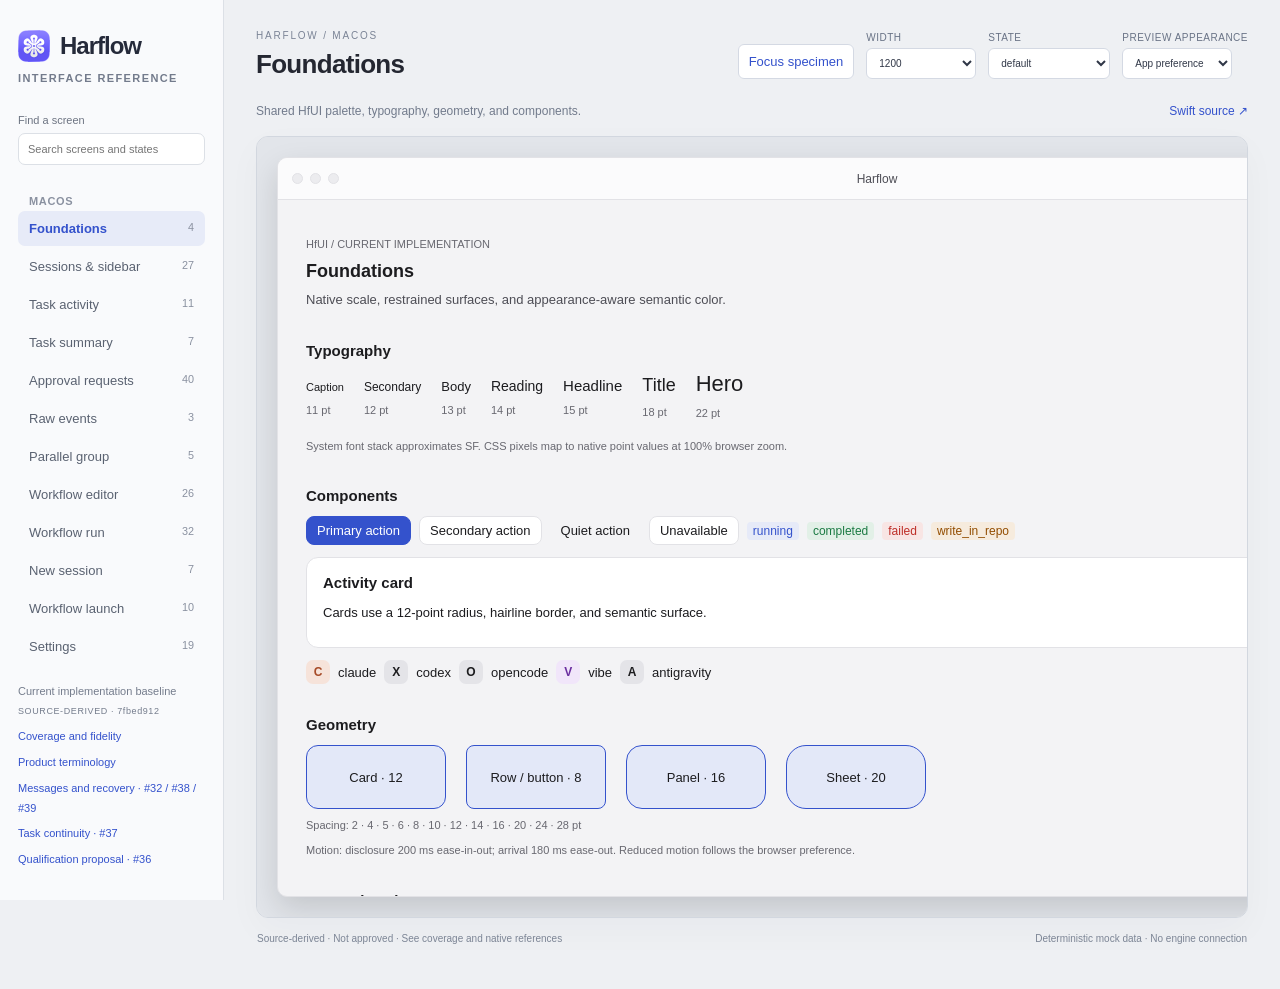
==== commit aa9fb0bc: "Keep Statistics loading bars inside the chart plot The skeleton bar container was absolutely positio" ====
--- a/index.html
+++ b/index.html
@@ -1,3 +1,3 @@
 <!doctype html>
-<html lang="en"><head><meta charset="utf-8"><meta name="viewport" content="width=device-width,initial-scale=1"><title>Harflow · Interface reference</title><link rel="icon" type="image/png" sizes="32x32" href="assets/branding/app-icon-32.png"><link rel="icon" type="image/png" sizes="64x64" href="assets/branding/app-icon-64.png"><link rel="apple-touch-icon" href="assets/branding/app-icon-128.png"><link rel="stylesheet" href="styles/tokens.css?v=0e2f7547d87f"><link rel="stylesheet" href="styles/catalog.css?v=532e78404902"><link rel="stylesheet" href="styles/specimens.css?v=9c9ead7623a5"><link rel="stylesheet" href="styles/workflows.css?v=f61643d08efe"><link rel="stylesheet" href="styles/dialogs.css?v=6ef48912ead1"><link rel="stylesheet" href="styles/start-screen.css?v=d748b0cf703b"><link rel="stylesheet" href="styles/tasks.css?v=2096cb675331"><link rel="stylesheet" href="styles/task-activity.css?v=b68ff01585bd"><link rel="stylesheet" href="styles/task-approvals.css?v=2d8add422cfa"><link rel="stylesheet" href="styles/task-summary.css?v=e0a8147b16a2"><link rel="stylesheet" href="styles/parallel.css?v=519eb95d84bf"><link rel="stylesheet" href="styles/workflow-editor-inspector.css?v=341b9fec2faf"><link rel="stylesheet" href="styles/workflow-editor.css?v=2920e21df288"><link rel="stylesheet" href="styles/workflow-editor-proposals.css?v=11d26850cb23"><link rel="stylesheet" href="styles/workflow-run.css?v=b1cd5d72246f"><link rel="stylesheet" href="styles/council-activity.css?v=7290ceee46f4"><link rel="stylesheet" href="styles/appearance.css?v=a36caf85d1c5"><link rel="stylesheet" href="styles/state-recovery.css?v=f7198fc3eebf"><link rel="stylesheet" href="styles/workflow-errors.css?v=ca0cfcfd3098"><link rel="stylesheet" href="styles/sidebar-setup.css?v=c33f41dee843"><link rel="stylesheet" href="styles/sidebar-proposals.css?v=59b6f05f614e"><link rel="stylesheet" href="styles/web.css?v=988b5fafe417"><link rel="stylesheet" href="styles/statistics.css?v=6df2938b7efa"><link rel="stylesheet" href="styles/statistics-accounting.css?v=20e323d0d1e3"><link rel="stylesheet" href="styles/skeleton-crossfade.css?v=f5769000afdf"></head>
+<html lang="en"><head><meta charset="utf-8"><meta name="viewport" content="width=device-width,initial-scale=1"><title>Harflow · Interface reference</title><link rel="icon" type="image/png" sizes="32x32" href="assets/branding/app-icon-32.png"><link rel="icon" type="image/png" sizes="64x64" href="assets/branding/app-icon-64.png"><link rel="apple-touch-icon" href="assets/branding/app-icon-128.png"><link rel="stylesheet" href="styles/tokens.css?v=0e2f7547d87f"><link rel="stylesheet" href="styles/catalog.css?v=532e78404902"><link rel="stylesheet" href="styles/specimens.css?v=9c9ead7623a5"><link rel="stylesheet" href="styles/workflows.css?v=f61643d08efe"><link rel="stylesheet" href="styles/dialogs.css?v=6ef48912ead1"><link rel="stylesheet" href="styles/start-screen.css?v=d748b0cf703b"><link rel="stylesheet" href="styles/tasks.css?v=2096cb675331"><link rel="stylesheet" href="styles/task-activity.css?v=b68ff01585bd"><link rel="stylesheet" href="styles/task-approvals.css?v=2d8add422cfa"><link rel="stylesheet" href="styles/task-summary.css?v=e0a8147b16a2"><link rel="stylesheet" href="styles/parallel.css?v=519eb95d84bf"><link rel="stylesheet" href="styles/workflow-editor-inspector.css?v=341b9fec2faf"><link rel="stylesheet" href="styles/workflow-editor.css?v=2920e21df288"><link rel="stylesheet" href="styles/workflow-editor-proposals.css?v=11d26850cb23"><link rel="stylesheet" href="styles/workflow-run.css?v=b1cd5d72246f"><link rel="stylesheet" href="styles/council-activity.css?v=7290ceee46f4"><link rel="stylesheet" href="styles/appearance.css?v=a36caf85d1c5"><link rel="stylesheet" href="styles/state-recovery.css?v=f7198fc3eebf"><link rel="stylesheet" href="styles/workflow-errors.css?v=ca0cfcfd3098"><link rel="stylesheet" href="styles/sidebar-setup.css?v=c33f41dee843"><link rel="stylesheet" href="styles/sidebar-proposals.css?v=59b6f05f614e"><link rel="stylesheet" href="styles/web.css?v=988b5fafe417"><link rel="stylesheet" href="styles/statistics.css?v=bb56545bc799"><link rel="stylesheet" href="styles/statistics-accounting.css?v=20e323d0d1e3"><link rel="stylesheet" href="styles/skeleton-crossfade.css?v=f5769000afdf"></head>
 <body><div class="catalog"><aside class="catalog-nav"><a class="brand" href="#foundations/default/light"><img class="brand-icon" src="assets/branding/app-icon-64.png" srcset="assets/branding/app-icon-128.png 2x" alt="" width="32" height="32"><span class="brand-name">Harflow</span><span class="brand-subtitle">Interface reference</span></a><label class="catalog-search">Find a screen<input id="catalog-search" type="search" placeholder="Search screens and states"></label><nav id="catalog-nav" aria-label="Screen families"></nav><footer>Current implementation baseline<br><span class="edition">SOURCE-DERIVED · 7fbed912</span><a href="docs/screen-inventory.md">Coverage and fidelity</a><a href="docs/terminology.md">Product terminology</a><a href="features/work-interaction.html">Messages and recovery · #32 / #38 / #39</a><a href="features/task-continuity.html">Task continuity · #37</a><a href="features/qualification.html">Qualification proposal · #36</a></footer></aside><main class="catalog-main"><header class="catalog-toolbar"><div><p class="eyebrow" id="eyebrow">HARFLOW / MACOS</p><h1 id="page-title"></h1></div><div class="catalog-controls"><button id="focus-toggle" type="button" aria-pressed="false">Focus specimen</button><label>Width<select id="width-picker"><option>1000</option><option selected>1200</option><option>1440</option></select></label><label>State<select id="state-picker"></select></label><label>Preview appearance<select id="theme-picker"><option value="preference">App preference</option><option value="light">Light</option><option value="dark">Dark</option></select></label></div></header><div class="reference-note"><span id="page-description"></span><a id="source-link" target="_blank" rel="noreferrer">Swift source ↗</a></div><div id="stage" class="stage" tabindex="0" aria-label="Scrollable interface specimen"></div><footer class="catalog-caption"><span id="specimen-caption"></span><span>Deterministic mock data · No engine connection</span></footer></main></div><div id="announcement" class="toast" role="status" aria-live="polite"></div><script src="scripts/tokens.js?v=943e2b7ca8a1"></script><script src="scripts/registry.js?v=941fcaf663f7"></script><script src="scripts/appearance.js?v=075e119c182c"></script><script src="scripts/components.js?v=a89b200629bd"></script><script src="scripts/start-screen.js?v=a9b39511ae2d"></script><script src="scripts/workflow-errors.js?v=d6679afc5b99"></script><script src="scripts/tasks.js?v=3522e6d8763d"></script><script src="scripts/task-activity.js?v=c36be31f3c01"></script><script src="scripts/sidebar-setup.js?v=07663151e7c1"></script><script src="scripts/sidebar-proposals.js?v=748a9d8aca58"></script><script src="scripts/web.js?v=4ae7fb3e9d85"></script><script src="scripts/statistics.js?v=105a478cede9"></script><script src="scripts/statistics-accounting.js?v=40dba2b794f5"></script><script src="scripts/parallel.js?v=75500eb636c3"></script><script src="scripts/task-approvals.js?v=6ec1b1ba12e2"></script><script src="scripts/task-summary.js?v=fb97a609a4f3"></script><script src="scripts/workflows.js?v=766359bff5dd"></script><script src="scripts/workflow-connectors.js?v=c9bcdde86849"></script><script src="scripts/workflow-editor.js?v=1174291b1d53"></script><script src="scripts/workflow-editor-proposals.js?v=70c6d9777886"></script><script src="scripts/workflow-editor-inspector.js?v=42a09d819025"></script><script src="scripts/council-activity.js?v=4c74a6230f74"></script><script src="scripts/workflow-run.js?v=4da6b335369c"></script><script src="scripts/dialogs.js?v=ee5dedf3e80f"></script><script src="scripts/workflow-launch-proposals.js?v=8b9bffc727a4"></script><script src="scripts/state-recovery.js?v=2d71eddca374"></script><script src="scripts/skeleton-crossfade.js?v=8c28b11f1927"></script><script src="scripts/foundations.js?v=e43a867264e5"></script><script src="scripts/catalog.js?v=36adaf9d923b"></script></body></html>
--- a/styles/statistics.css
+++ b/styles/statistics.css
@@ -144,7 +144,7 @@
 [data-theme="dark"] .stat-skel { --stat-fill: rgb(255 255 255 / 7%); --stat-hot: rgb(255 255 255 / 14%); }
 .stat-skel-controls { margin-top: 24px; }
 .stat-loading .stat-yaxis { display: flex; flex-direction: column; justify-content: space-between; align-items: flex-end; }
-.stat-skel-plot { position: absolute; inset: 0; display: flex; align-items: flex-end; gap: 2px; overflow: hidden; }
+.stat-skel-plot { display: flex; align-items: flex-end; gap: 2px; overflow: hidden; }
 .stat-skel-bar { flex: 1 1 0; width: auto; min-width: 0; overflow: clip; border-radius: 2px 2px 0 0; }
 .stat-skel-meter { flex: 0 0 auto; align-self: center; }
 .stat-skel-row { display: flex; align-items: center; gap: 10px; padding: 10px 14px; }
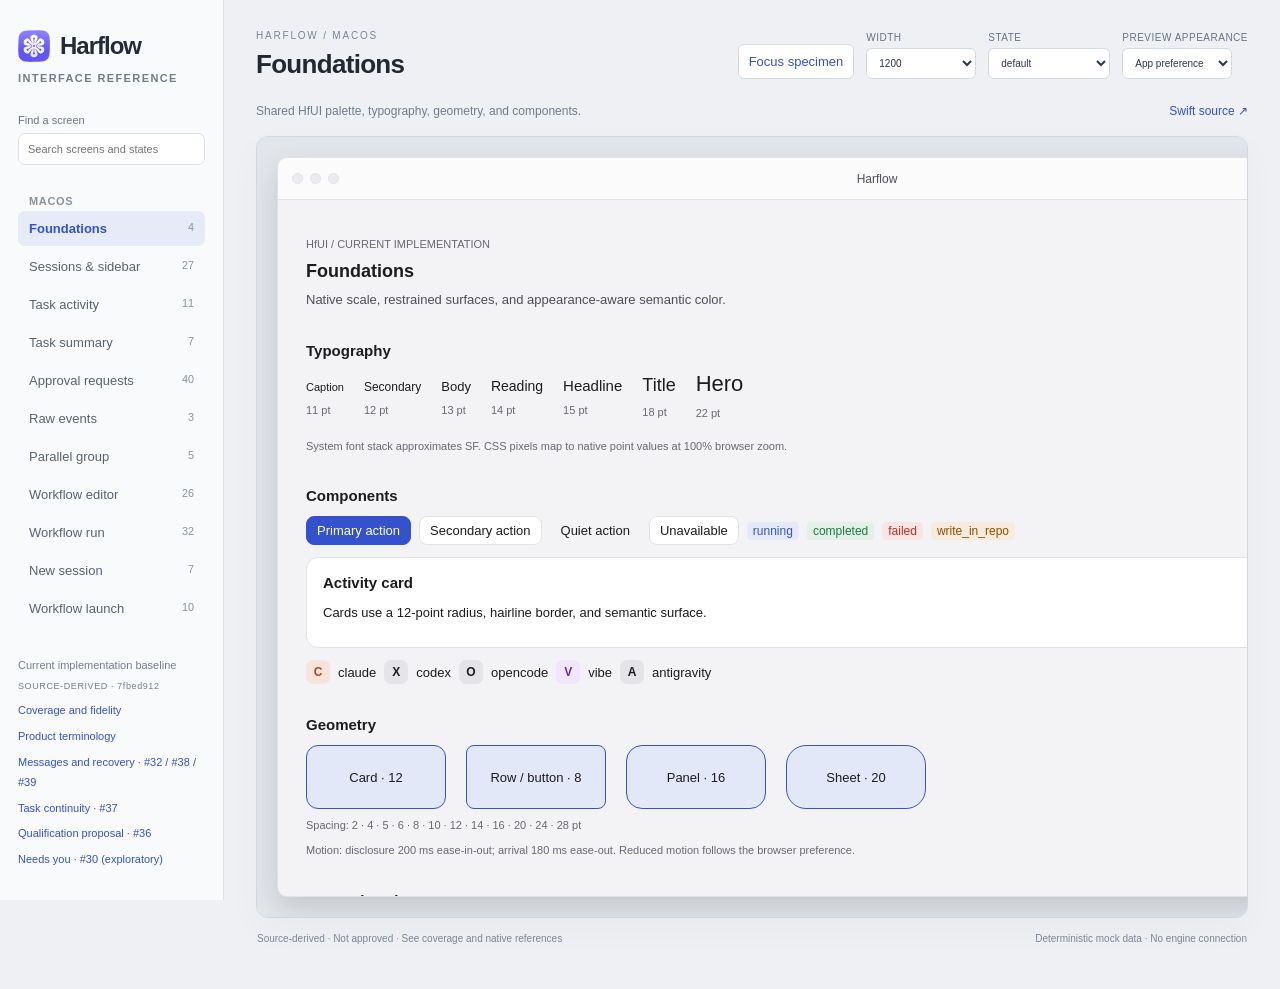
==== commit 585a2c5b: "Explore Needs you list, answer states, notification and menu-bar section for Mac issue 30 Co-Authore" ====
--- a/index.html
+++ b/index.html
@@ -1,3 +1,3 @@
 <!doctype html>
 <html lang="en"><head><meta charset="utf-8"><meta name="viewport" content="width=device-width,initial-scale=1"><title>Harflow · Interface reference</title><link rel="icon" type="image/png" sizes="32x32" href="assets/branding/app-icon-32.png"><link rel="icon" type="image/png" sizes="64x64" href="assets/branding/app-icon-64.png"><link rel="apple-touch-icon" href="assets/branding/app-icon-128.png"><link rel="stylesheet" href="styles/tokens.css?v=0e2f7547d87f"><link rel="stylesheet" href="styles/catalog.css?v=532e78404902"><link rel="stylesheet" href="styles/specimens.css?v=9c9ead7623a5"><link rel="stylesheet" href="styles/workflows.css?v=f61643d08efe"><link rel="stylesheet" href="styles/dialogs.css?v=6ef48912ead1"><link rel="stylesheet" href="styles/start-screen.css?v=d748b0cf703b"><link rel="stylesheet" href="styles/tasks.css?v=2096cb675331"><link rel="stylesheet" href="styles/task-activity.css?v=b68ff01585bd"><link rel="stylesheet" href="styles/task-approvals.css?v=2d8add422cfa"><link rel="stylesheet" href="styles/task-summary.css?v=e0a8147b16a2"><link rel="stylesheet" href="styles/parallel.css?v=519eb95d84bf"><link rel="stylesheet" href="styles/workflow-editor-inspector.css?v=341b9fec2faf"><link rel="stylesheet" href="styles/workflow-editor.css?v=2920e21df288"><link rel="stylesheet" href="styles/workflow-editor-proposals.css?v=11d26850cb23"><link rel="stylesheet" href="styles/workflow-run.css?v=b1cd5d72246f"><link rel="stylesheet" href="styles/council-activity.css?v=7290ceee46f4"><link rel="stylesheet" href="styles/appearance.css?v=a36caf85d1c5"><link rel="stylesheet" href="styles/state-recovery.css?v=f7198fc3eebf"><link rel="stylesheet" href="styles/workflow-errors.css?v=ca0cfcfd3098"><link rel="stylesheet" href="styles/sidebar-setup.css?v=c33f41dee843"><link rel="stylesheet" href="styles/sidebar-proposals.css?v=59b6f05f614e"><link rel="stylesheet" href="styles/web.css?v=988b5fafe417"><link rel="stylesheet" href="styles/statistics.css?v=bb56545bc799"><link rel="stylesheet" href="styles/statistics-accounting.css?v=20e323d0d1e3"><link rel="stylesheet" href="styles/skeleton-crossfade.css?v=f5769000afdf"></head>
-<body><div class="catalog"><aside class="catalog-nav"><a class="brand" href="#foundations/default/light"><img class="brand-icon" src="assets/branding/app-icon-64.png" srcset="assets/branding/app-icon-128.png 2x" alt="" width="32" height="32"><span class="brand-name">Harflow</span><span class="brand-subtitle">Interface reference</span></a><label class="catalog-search">Find a screen<input id="catalog-search" type="search" placeholder="Search screens and states"></label><nav id="catalog-nav" aria-label="Screen families"></nav><footer>Current implementation baseline<br><span class="edition">SOURCE-DERIVED · 7fbed912</span><a href="docs/screen-inventory.md">Coverage and fidelity</a><a href="docs/terminology.md">Product terminology</a><a href="features/work-interaction.html">Messages and recovery · #32 / #38 / #39</a><a href="features/task-continuity.html">Task continuity · #37</a><a href="features/qualification.html">Qualification proposal · #36</a></footer></aside><main class="catalog-main"><header class="catalog-toolbar"><div><p class="eyebrow" id="eyebrow">HARFLOW / MACOS</p><h1 id="page-title"></h1></div><div class="catalog-controls"><button id="focus-toggle" type="button" aria-pressed="false">Focus specimen</button><label>Width<select id="width-picker"><option>1000</option><option selected>1200</option><option>1440</option></select></label><label>State<select id="state-picker"></select></label><label>Preview appearance<select id="theme-picker"><option value="preference">App preference</option><option value="light">Light</option><option value="dark">Dark</option></select></label></div></header><div class="reference-note"><span id="page-description"></span><a id="source-link" target="_blank" rel="noreferrer">Swift source ↗</a></div><div id="stage" class="stage" tabindex="0" aria-label="Scrollable interface specimen"></div><footer class="catalog-caption"><span id="specimen-caption"></span><span>Deterministic mock data · No engine connection</span></footer></main></div><div id="announcement" class="toast" role="status" aria-live="polite"></div><script src="scripts/tokens.js?v=943e2b7ca8a1"></script><script src="scripts/registry.js?v=941fcaf663f7"></script><script src="scripts/appearance.js?v=075e119c182c"></script><script src="scripts/components.js?v=a89b200629bd"></script><script src="scripts/start-screen.js?v=a9b39511ae2d"></script><script src="scripts/workflow-errors.js?v=d6679afc5b99"></script><script src="scripts/tasks.js?v=3522e6d8763d"></script><script src="scripts/task-activity.js?v=c36be31f3c01"></script><script src="scripts/sidebar-setup.js?v=07663151e7c1"></script><script src="scripts/sidebar-proposals.js?v=748a9d8aca58"></script><script src="scripts/web.js?v=4ae7fb3e9d85"></script><script src="scripts/statistics.js?v=105a478cede9"></script><script src="scripts/statistics-accounting.js?v=40dba2b794f5"></script><script src="scripts/parallel.js?v=75500eb636c3"></script><script src="scripts/task-approvals.js?v=6ec1b1ba12e2"></script><script src="scripts/task-summary.js?v=fb97a609a4f3"></script><script src="scripts/workflows.js?v=766359bff5dd"></script><script src="scripts/workflow-connectors.js?v=c9bcdde86849"></script><script src="scripts/workflow-editor.js?v=1174291b1d53"></script><script src="scripts/workflow-editor-proposals.js?v=70c6d9777886"></script><script src="scripts/workflow-editor-inspector.js?v=42a09d819025"></script><script src="scripts/council-activity.js?v=4c74a6230f74"></script><script src="scripts/workflow-run.js?v=4da6b335369c"></script><script src="scripts/dialogs.js?v=ee5dedf3e80f"></script><script src="scripts/workflow-launch-proposals.js?v=8b9bffc727a4"></script><script src="scripts/state-recovery.js?v=2d71eddca374"></script><script src="scripts/skeleton-crossfade.js?v=8c28b11f1927"></script><script src="scripts/foundations.js?v=e43a867264e5"></script><script src="scripts/catalog.js?v=36adaf9d923b"></script></body></html>
+<body><div class="catalog"><aside class="catalog-nav"><a class="brand" href="#foundations/default/light"><img class="brand-icon" src="assets/branding/app-icon-64.png" srcset="assets/branding/app-icon-128.png 2x" alt="" width="32" height="32"><span class="brand-name">Harflow</span><span class="brand-subtitle">Interface reference</span></a><label class="catalog-search">Find a screen<input id="catalog-search" type="search" placeholder="Search screens and states"></label><nav id="catalog-nav" aria-label="Screen families"></nav><footer>Current implementation baseline<br><span class="edition">SOURCE-DERIVED · 7fbed912</span><a href="docs/screen-inventory.md">Coverage and fidelity</a><a href="docs/terminology.md">Product terminology</a><a href="features/work-interaction.html">Messages and recovery · #32 / #38 / #39</a><a href="features/task-continuity.html">Task continuity · #37</a><a href="features/qualification.html">Qualification proposal · #36</a><a href="features/needs-you.html">Needs you · #30 (exploratory)</a></footer></aside><main class="catalog-main"><header class="catalog-toolbar"><div><p class="eyebrow" id="eyebrow">HARFLOW / MACOS</p><h1 id="page-title"></h1></div><div class="catalog-controls"><button id="focus-toggle" type="button" aria-pressed="false">Focus specimen</button><label>Width<select id="width-picker"><option>1000</option><option selected>1200</option><option>1440</option></select></label><label>State<select id="state-picker"></select></label><label>Preview appearance<select id="theme-picker"><option value="preference">App preference</option><option value="light">Light</option><option value="dark">Dark</option></select></label></div></header><div class="reference-note"><span id="page-description"></span><a id="source-link" target="_blank" rel="noreferrer">Swift source ↗</a></div><div id="stage" class="stage" tabindex="0" aria-label="Scrollable interface specimen"></div><footer class="catalog-caption"><span id="specimen-caption"></span><span>Deterministic mock data · No engine connection</span></footer></main></div><div id="announcement" class="toast" role="status" aria-live="polite"></div><script src="scripts/tokens.js?v=943e2b7ca8a1"></script><script src="scripts/registry.js?v=941fcaf663f7"></script><script src="scripts/appearance.js?v=075e119c182c"></script><script src="scripts/components.js?v=a89b200629bd"></script><script src="scripts/start-screen.js?v=a9b39511ae2d"></script><script src="scripts/workflow-errors.js?v=d6679afc5b99"></script><script src="scripts/tasks.js?v=3522e6d8763d"></script><script src="scripts/task-activity.js?v=c36be31f3c01"></script><script src="scripts/sidebar-setup.js?v=07663151e7c1"></script><script src="scripts/sidebar-proposals.js?v=748a9d8aca58"></script><script src="scripts/web.js?v=4ae7fb3e9d85"></script><script src="scripts/statistics.js?v=105a478cede9"></script><script src="scripts/statistics-accounting.js?v=40dba2b794f5"></script><script src="scripts/parallel.js?v=75500eb636c3"></script><script src="scripts/task-approvals.js?v=6ec1b1ba12e2"></script><script src="scripts/task-summary.js?v=fb97a609a4f3"></script><script src="scripts/workflows.js?v=766359bff5dd"></script><script src="scripts/workflow-connectors.js?v=c9bcdde86849"></script><script src="scripts/workflow-editor.js?v=1174291b1d53"></script><script src="scripts/workflow-editor-proposals.js?v=70c6d9777886"></script><script src="scripts/workflow-editor-inspector.js?v=42a09d819025"></script><script src="scripts/council-activity.js?v=4c74a6230f74"></script><script src="scripts/workflow-run.js?v=4da6b335369c"></script><script src="scripts/dialogs.js?v=ee5dedf3e80f"></script><script src="scripts/workflow-launch-proposals.js?v=8b9bffc727a4"></script><script src="scripts/state-recovery.js?v=2d71eddca374"></script><script src="scripts/skeleton-crossfade.js?v=8c28b11f1927"></script><script src="scripts/foundations.js?v=e43a867264e5"></script><script src="scripts/catalog.js?v=36adaf9d923b"></script></body></html>
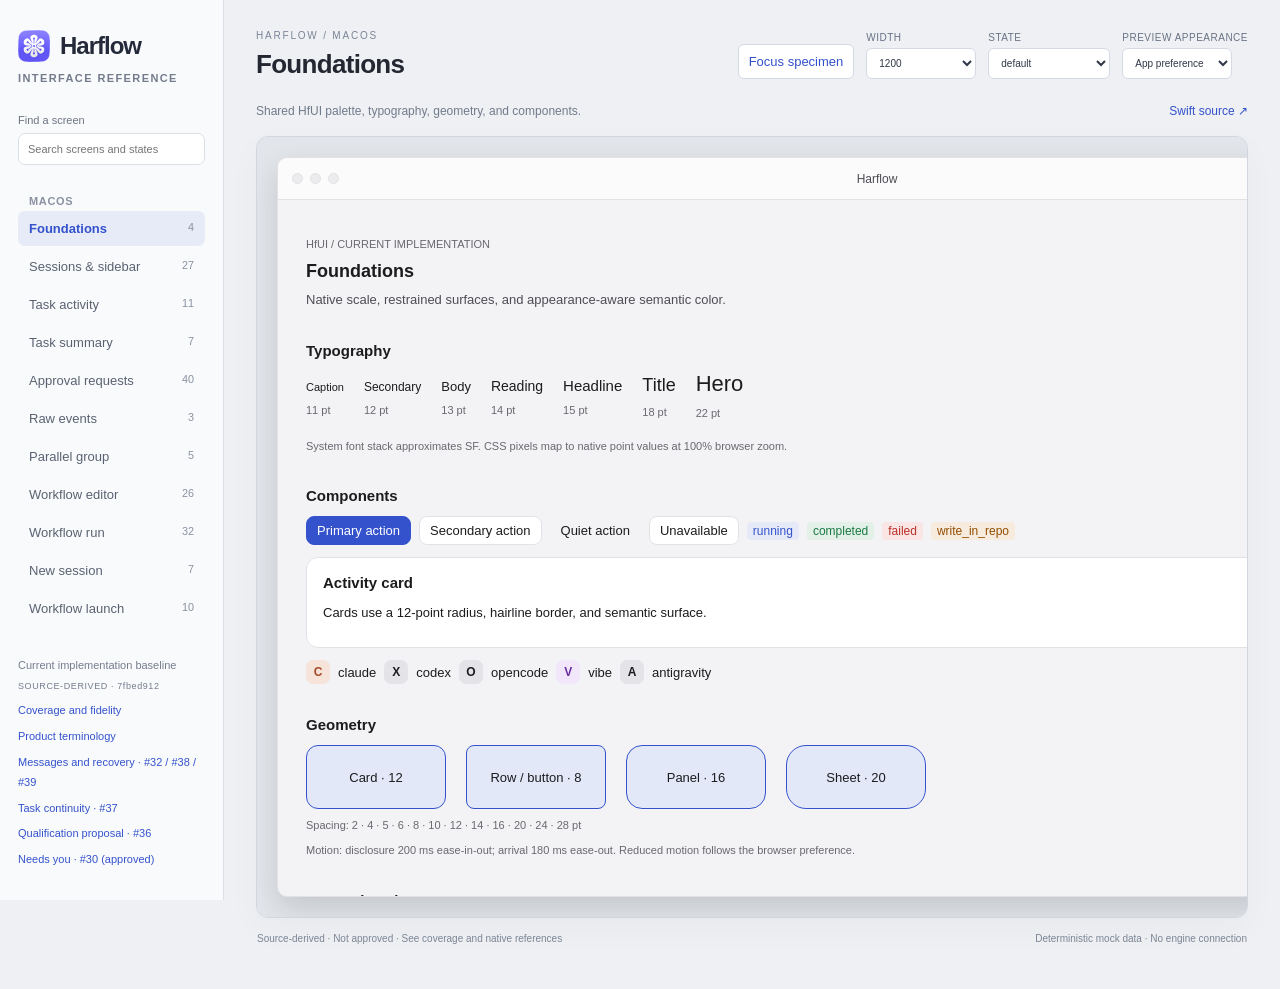
==== commit 3a694e12: "Record owner approval of the Needs you design for Mac issue 30 Co-Authored-By: Claude Opus 5.5 <nore" ====
--- a/index.html
+++ b/index.html
@@ -1,3 +1,3 @@
 <!doctype html>
 <html lang="en"><head><meta charset="utf-8"><meta name="viewport" content="width=device-width,initial-scale=1"><title>Harflow · Interface reference</title><link rel="icon" type="image/png" sizes="32x32" href="assets/branding/app-icon-32.png"><link rel="icon" type="image/png" sizes="64x64" href="assets/branding/app-icon-64.png"><link rel="apple-touch-icon" href="assets/branding/app-icon-128.png"><link rel="stylesheet" href="styles/tokens.css?v=0e2f7547d87f"><link rel="stylesheet" href="styles/catalog.css?v=532e78404902"><link rel="stylesheet" href="styles/specimens.css?v=9c9ead7623a5"><link rel="stylesheet" href="styles/workflows.css?v=f61643d08efe"><link rel="stylesheet" href="styles/dialogs.css?v=6ef48912ead1"><link rel="stylesheet" href="styles/start-screen.css?v=d748b0cf703b"><link rel="stylesheet" href="styles/tasks.css?v=2096cb675331"><link rel="stylesheet" href="styles/task-activity.css?v=b68ff01585bd"><link rel="stylesheet" href="styles/task-approvals.css?v=2d8add422cfa"><link rel="stylesheet" href="styles/task-summary.css?v=e0a8147b16a2"><link rel="stylesheet" href="styles/parallel.css?v=519eb95d84bf"><link rel="stylesheet" href="styles/workflow-editor-inspector.css?v=341b9fec2faf"><link rel="stylesheet" href="styles/workflow-editor.css?v=2920e21df288"><link rel="stylesheet" href="styles/workflow-editor-proposals.css?v=11d26850cb23"><link rel="stylesheet" href="styles/workflow-run.css?v=b1cd5d72246f"><link rel="stylesheet" href="styles/council-activity.css?v=7290ceee46f4"><link rel="stylesheet" href="styles/appearance.css?v=a36caf85d1c5"><link rel="stylesheet" href="styles/state-recovery.css?v=f7198fc3eebf"><link rel="stylesheet" href="styles/workflow-errors.css?v=ca0cfcfd3098"><link rel="stylesheet" href="styles/sidebar-setup.css?v=c33f41dee843"><link rel="stylesheet" href="styles/sidebar-proposals.css?v=59b6f05f614e"><link rel="stylesheet" href="styles/web.css?v=988b5fafe417"><link rel="stylesheet" href="styles/statistics.css?v=bb56545bc799"><link rel="stylesheet" href="styles/statistics-accounting.css?v=20e323d0d1e3"><link rel="stylesheet" href="styles/skeleton-crossfade.css?v=f5769000afdf"></head>
-<body><div class="catalog"><aside class="catalog-nav"><a class="brand" href="#foundations/default/light"><img class="brand-icon" src="assets/branding/app-icon-64.png" srcset="assets/branding/app-icon-128.png 2x" alt="" width="32" height="32"><span class="brand-name">Harflow</span><span class="brand-subtitle">Interface reference</span></a><label class="catalog-search">Find a screen<input id="catalog-search" type="search" placeholder="Search screens and states"></label><nav id="catalog-nav" aria-label="Screen families"></nav><footer>Current implementation baseline<br><span class="edition">SOURCE-DERIVED · 7fbed912</span><a href="docs/screen-inventory.md">Coverage and fidelity</a><a href="docs/terminology.md">Product terminology</a><a href="features/work-interaction.html">Messages and recovery · #32 / #38 / #39</a><a href="features/task-continuity.html">Task continuity · #37</a><a href="features/qualification.html">Qualification proposal · #36</a><a href="features/needs-you.html">Needs you · #30 (exploratory)</a></footer></aside><main class="catalog-main"><header class="catalog-toolbar"><div><p class="eyebrow" id="eyebrow">HARFLOW / MACOS</p><h1 id="page-title"></h1></div><div class="catalog-controls"><button id="focus-toggle" type="button" aria-pressed="false">Focus specimen</button><label>Width<select id="width-picker"><option>1000</option><option selected>1200</option><option>1440</option></select></label><label>State<select id="state-picker"></select></label><label>Preview appearance<select id="theme-picker"><option value="preference">App preference</option><option value="light">Light</option><option value="dark">Dark</option></select></label></div></header><div class="reference-note"><span id="page-description"></span><a id="source-link" target="_blank" rel="noreferrer">Swift source ↗</a></div><div id="stage" class="stage" tabindex="0" aria-label="Scrollable interface specimen"></div><footer class="catalog-caption"><span id="specimen-caption"></span><span>Deterministic mock data · No engine connection</span></footer></main></div><div id="announcement" class="toast" role="status" aria-live="polite"></div><script src="scripts/tokens.js?v=943e2b7ca8a1"></script><script src="scripts/registry.js?v=941fcaf663f7"></script><script src="scripts/appearance.js?v=075e119c182c"></script><script src="scripts/components.js?v=a89b200629bd"></script><script src="scripts/start-screen.js?v=a9b39511ae2d"></script><script src="scripts/workflow-errors.js?v=d6679afc5b99"></script><script src="scripts/tasks.js?v=3522e6d8763d"></script><script src="scripts/task-activity.js?v=c36be31f3c01"></script><script src="scripts/sidebar-setup.js?v=07663151e7c1"></script><script src="scripts/sidebar-proposals.js?v=748a9d8aca58"></script><script src="scripts/web.js?v=4ae7fb3e9d85"></script><script src="scripts/statistics.js?v=105a478cede9"></script><script src="scripts/statistics-accounting.js?v=40dba2b794f5"></script><script src="scripts/parallel.js?v=75500eb636c3"></script><script src="scripts/task-approvals.js?v=6ec1b1ba12e2"></script><script src="scripts/task-summary.js?v=fb97a609a4f3"></script><script src="scripts/workflows.js?v=766359bff5dd"></script><script src="scripts/workflow-connectors.js?v=c9bcdde86849"></script><script src="scripts/workflow-editor.js?v=1174291b1d53"></script><script src="scripts/workflow-editor-proposals.js?v=70c6d9777886"></script><script src="scripts/workflow-editor-inspector.js?v=42a09d819025"></script><script src="scripts/council-activity.js?v=4c74a6230f74"></script><script src="scripts/workflow-run.js?v=4da6b335369c"></script><script src="scripts/dialogs.js?v=ee5dedf3e80f"></script><script src="scripts/workflow-launch-proposals.js?v=8b9bffc727a4"></script><script src="scripts/state-recovery.js?v=2d71eddca374"></script><script src="scripts/skeleton-crossfade.js?v=8c28b11f1927"></script><script src="scripts/foundations.js?v=e43a867264e5"></script><script src="scripts/catalog.js?v=36adaf9d923b"></script></body></html>
+<body><div class="catalog"><aside class="catalog-nav"><a class="brand" href="#foundations/default/light"><img class="brand-icon" src="assets/branding/app-icon-64.png" srcset="assets/branding/app-icon-128.png 2x" alt="" width="32" height="32"><span class="brand-name">Harflow</span><span class="brand-subtitle">Interface reference</span></a><label class="catalog-search">Find a screen<input id="catalog-search" type="search" placeholder="Search screens and states"></label><nav id="catalog-nav" aria-label="Screen families"></nav><footer>Current implementation baseline<br><span class="edition">SOURCE-DERIVED · 7fbed912</span><a href="docs/screen-inventory.md">Coverage and fidelity</a><a href="docs/terminology.md">Product terminology</a><a href="features/work-interaction.html">Messages and recovery · #32 / #38 / #39</a><a href="features/task-continuity.html">Task continuity · #37</a><a href="features/qualification.html">Qualification proposal · #36</a><a href="features/needs-you.html">Needs you · #30 (approved)</a></footer></aside><main class="catalog-main"><header class="catalog-toolbar"><div><p class="eyebrow" id="eyebrow">HARFLOW / MACOS</p><h1 id="page-title"></h1></div><div class="catalog-controls"><button id="focus-toggle" type="button" aria-pressed="false">Focus specimen</button><label>Width<select id="width-picker"><option>1000</option><option selected>1200</option><option>1440</option></select></label><label>State<select id="state-picker"></select></label><label>Preview appearance<select id="theme-picker"><option value="preference">App preference</option><option value="light">Light</option><option value="dark">Dark</option></select></label></div></header><div class="reference-note"><span id="page-description"></span><a id="source-link" target="_blank" rel="noreferrer">Swift source ↗</a></div><div id="stage" class="stage" tabindex="0" aria-label="Scrollable interface specimen"></div><footer class="catalog-caption"><span id="specimen-caption"></span><span>Deterministic mock data · No engine connection</span></footer></main></div><div id="announcement" class="toast" role="status" aria-live="polite"></div><script src="scripts/tokens.js?v=943e2b7ca8a1"></script><script src="scripts/registry.js?v=941fcaf663f7"></script><script src="scripts/appearance.js?v=075e119c182c"></script><script src="scripts/components.js?v=a89b200629bd"></script><script src="scripts/start-screen.js?v=a9b39511ae2d"></script><script src="scripts/workflow-errors.js?v=d6679afc5b99"></script><script src="scripts/tasks.js?v=3522e6d8763d"></script><script src="scripts/task-activity.js?v=c36be31f3c01"></script><script src="scripts/sidebar-setup.js?v=07663151e7c1"></script><script src="scripts/sidebar-proposals.js?v=748a9d8aca58"></script><script src="scripts/web.js?v=4ae7fb3e9d85"></script><script src="scripts/statistics.js?v=105a478cede9"></script><script src="scripts/statistics-accounting.js?v=40dba2b794f5"></script><script src="scripts/parallel.js?v=75500eb636c3"></script><script src="scripts/task-approvals.js?v=6ec1b1ba12e2"></script><script src="scripts/task-summary.js?v=fb97a609a4f3"></script><script src="scripts/workflows.js?v=766359bff5dd"></script><script src="scripts/workflow-connectors.js?v=c9bcdde86849"></script><script src="scripts/workflow-editor.js?v=1174291b1d53"></script><script src="scripts/workflow-editor-proposals.js?v=70c6d9777886"></script><script src="scripts/workflow-editor-inspector.js?v=42a09d819025"></script><script src="scripts/council-activity.js?v=4c74a6230f74"></script><script src="scripts/workflow-run.js?v=4da6b335369c"></script><script src="scripts/dialogs.js?v=ee5dedf3e80f"></script><script src="scripts/workflow-launch-proposals.js?v=8b9bffc727a4"></script><script src="scripts/state-recovery.js?v=2d71eddca374"></script><script src="scripts/skeleton-crossfade.js?v=8c28b11f1927"></script><script src="scripts/foundations.js?v=e43a867264e5"></script><script src="scripts/catalog.js?v=36adaf9d923b"></script></body></html>
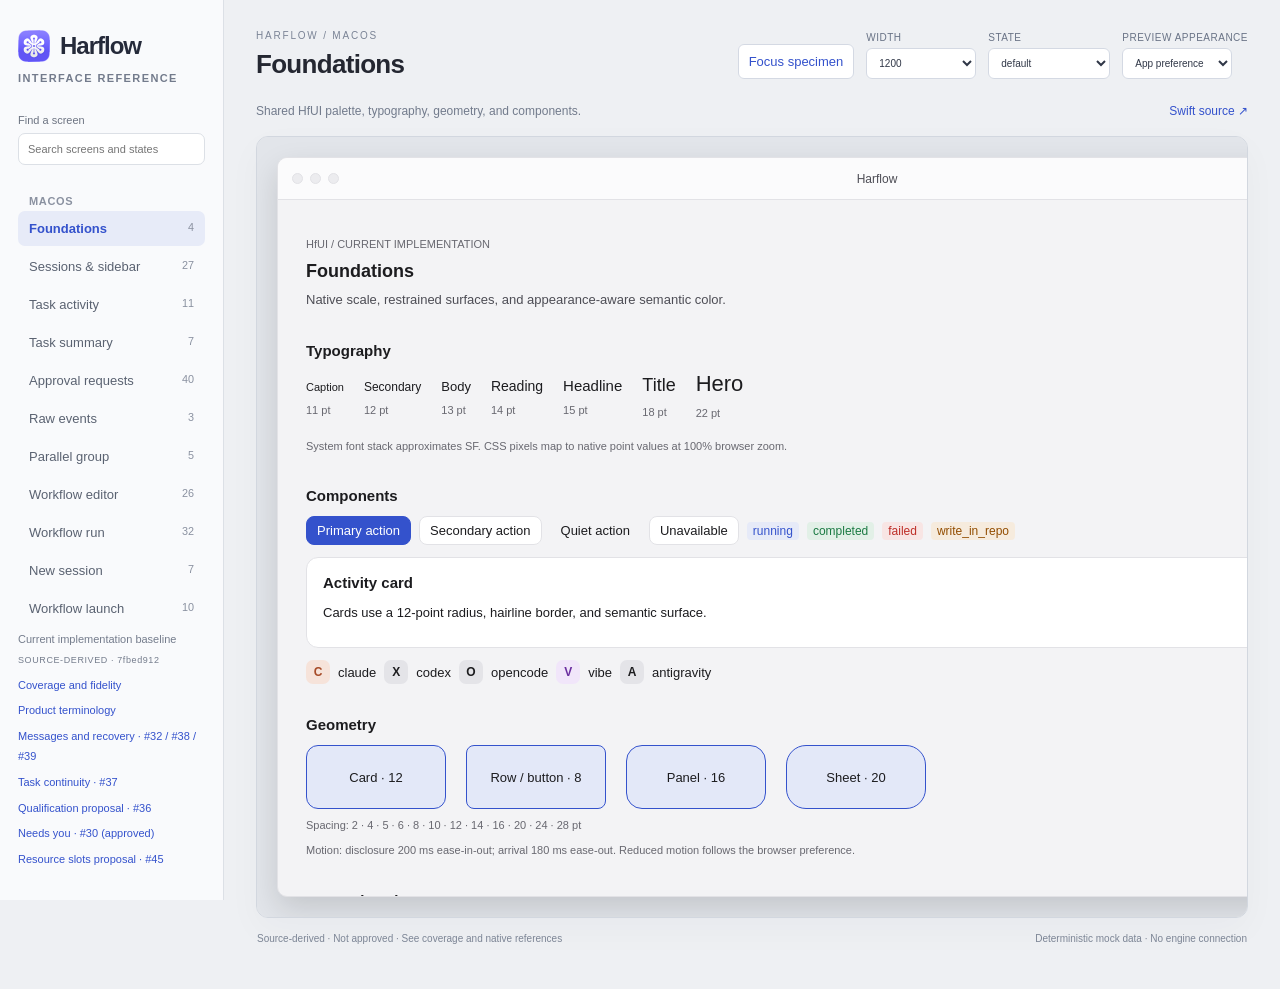
==== commit 416db920: "Add resource slot holders and queue design proposal" ====
--- a/index.html
+++ b/index.html
@@ -1,3 +1,3 @@
 <!doctype html>
 <html lang="en"><head><meta charset="utf-8"><meta name="viewport" content="width=device-width,initial-scale=1"><title>Harflow · Interface reference</title><link rel="icon" type="image/png" sizes="32x32" href="assets/branding/app-icon-32.png"><link rel="icon" type="image/png" sizes="64x64" href="assets/branding/app-icon-64.png"><link rel="apple-touch-icon" href="assets/branding/app-icon-128.png"><link rel="stylesheet" href="styles/tokens.css?v=0e2f7547d87f"><link rel="stylesheet" href="styles/catalog.css?v=532e78404902"><link rel="stylesheet" href="styles/specimens.css?v=9c9ead7623a5"><link rel="stylesheet" href="styles/workflows.css?v=f61643d08efe"><link rel="stylesheet" href="styles/dialogs.css?v=6ef48912ead1"><link rel="stylesheet" href="styles/start-screen.css?v=d748b0cf703b"><link rel="stylesheet" href="styles/tasks.css?v=2096cb675331"><link rel="stylesheet" href="styles/task-activity.css?v=b68ff01585bd"><link rel="stylesheet" href="styles/task-approvals.css?v=2d8add422cfa"><link rel="stylesheet" href="styles/task-summary.css?v=e0a8147b16a2"><link rel="stylesheet" href="styles/parallel.css?v=519eb95d84bf"><link rel="stylesheet" href="styles/workflow-editor-inspector.css?v=341b9fec2faf"><link rel="stylesheet" href="styles/workflow-editor.css?v=2920e21df288"><link rel="stylesheet" href="styles/workflow-editor-proposals.css?v=11d26850cb23"><link rel="stylesheet" href="styles/workflow-run.css?v=b1cd5d72246f"><link rel="stylesheet" href="styles/council-activity.css?v=7290ceee46f4"><link rel="stylesheet" href="styles/appearance.css?v=a36caf85d1c5"><link rel="stylesheet" href="styles/state-recovery.css?v=f7198fc3eebf"><link rel="stylesheet" href="styles/workflow-errors.css?v=ca0cfcfd3098"><link rel="stylesheet" href="styles/sidebar-setup.css?v=c33f41dee843"><link rel="stylesheet" href="styles/sidebar-proposals.css?v=59b6f05f614e"><link rel="stylesheet" href="styles/web.css?v=988b5fafe417"><link rel="stylesheet" href="styles/statistics.css?v=bb56545bc799"><link rel="stylesheet" href="styles/statistics-accounting.css?v=20e323d0d1e3"><link rel="stylesheet" href="styles/skeleton-crossfade.css?v=f5769000afdf"></head>
-<body><div class="catalog"><aside class="catalog-nav"><a class="brand" href="#foundations/default/light"><img class="brand-icon" src="assets/branding/app-icon-64.png" srcset="assets/branding/app-icon-128.png 2x" alt="" width="32" height="32"><span class="brand-name">Harflow</span><span class="brand-subtitle">Interface reference</span></a><label class="catalog-search">Find a screen<input id="catalog-search" type="search" placeholder="Search screens and states"></label><nav id="catalog-nav" aria-label="Screen families"></nav><footer>Current implementation baseline<br><span class="edition">SOURCE-DERIVED · 7fbed912</span><a href="docs/screen-inventory.md">Coverage and fidelity</a><a href="docs/terminology.md">Product terminology</a><a href="features/work-interaction.html">Messages and recovery · #32 / #38 / #39</a><a href="features/task-continuity.html">Task continuity · #37</a><a href="features/qualification.html">Qualification proposal · #36</a><a href="features/needs-you.html">Needs you · #30 (approved)</a></footer></aside><main class="catalog-main"><header class="catalog-toolbar"><div><p class="eyebrow" id="eyebrow">HARFLOW / MACOS</p><h1 id="page-title"></h1></div><div class="catalog-controls"><button id="focus-toggle" type="button" aria-pressed="false">Focus specimen</button><label>Width<select id="width-picker"><option>1000</option><option selected>1200</option><option>1440</option></select></label><label>State<select id="state-picker"></select></label><label>Preview appearance<select id="theme-picker"><option value="preference">App preference</option><option value="light">Light</option><option value="dark">Dark</option></select></label></div></header><div class="reference-note"><span id="page-description"></span><a id="source-link" target="_blank" rel="noreferrer">Swift source ↗</a></div><div id="stage" class="stage" tabindex="0" aria-label="Scrollable interface specimen"></div><footer class="catalog-caption"><span id="specimen-caption"></span><span>Deterministic mock data · No engine connection</span></footer></main></div><div id="announcement" class="toast" role="status" aria-live="polite"></div><script src="scripts/tokens.js?v=943e2b7ca8a1"></script><script src="scripts/registry.js?v=941fcaf663f7"></script><script src="scripts/appearance.js?v=075e119c182c"></script><script src="scripts/components.js?v=a89b200629bd"></script><script src="scripts/start-screen.js?v=a9b39511ae2d"></script><script src="scripts/workflow-errors.js?v=d6679afc5b99"></script><script src="scripts/tasks.js?v=3522e6d8763d"></script><script src="scripts/task-activity.js?v=c36be31f3c01"></script><script src="scripts/sidebar-setup.js?v=07663151e7c1"></script><script src="scripts/sidebar-proposals.js?v=748a9d8aca58"></script><script src="scripts/web.js?v=4ae7fb3e9d85"></script><script src="scripts/statistics.js?v=105a478cede9"></script><script src="scripts/statistics-accounting.js?v=40dba2b794f5"></script><script src="scripts/parallel.js?v=75500eb636c3"></script><script src="scripts/task-approvals.js?v=6ec1b1ba12e2"></script><script src="scripts/task-summary.js?v=fb97a609a4f3"></script><script src="scripts/workflows.js?v=766359bff5dd"></script><script src="scripts/workflow-connectors.js?v=c9bcdde86849"></script><script src="scripts/workflow-editor.js?v=1174291b1d53"></script><script src="scripts/workflow-editor-proposals.js?v=70c6d9777886"></script><script src="scripts/workflow-editor-inspector.js?v=42a09d819025"></script><script src="scripts/council-activity.js?v=4c74a6230f74"></script><script src="scripts/workflow-run.js?v=4da6b335369c"></script><script src="scripts/dialogs.js?v=ee5dedf3e80f"></script><script src="scripts/workflow-launch-proposals.js?v=8b9bffc727a4"></script><script src="scripts/state-recovery.js?v=2d71eddca374"></script><script src="scripts/skeleton-crossfade.js?v=8c28b11f1927"></script><script src="scripts/foundations.js?v=e43a867264e5"></script><script src="scripts/catalog.js?v=36adaf9d923b"></script></body></html>
+<body><div class="catalog"><aside class="catalog-nav"><a class="brand" href="#foundations/default/light"><img class="brand-icon" src="assets/branding/app-icon-64.png" srcset="assets/branding/app-icon-128.png 2x" alt="" width="32" height="32"><span class="brand-name">Harflow</span><span class="brand-subtitle">Interface reference</span></a><label class="catalog-search">Find a screen<input id="catalog-search" type="search" placeholder="Search screens and states"></label><nav id="catalog-nav" aria-label="Screen families"></nav><footer>Current implementation baseline<br><span class="edition">SOURCE-DERIVED · 7fbed912</span><a href="docs/screen-inventory.md">Coverage and fidelity</a><a href="docs/terminology.md">Product terminology</a><a href="features/work-interaction.html">Messages and recovery · #32 / #38 / #39</a><a href="features/task-continuity.html">Task continuity · #37</a><a href="features/qualification.html">Qualification proposal · #36</a><a href="features/needs-you.html">Needs you · #30 (approved)</a><a href="features/resource-slots.html">Resource slots proposal · #45</a></footer></aside><main class="catalog-main"><header class="catalog-toolbar"><div><p class="eyebrow" id="eyebrow">HARFLOW / MACOS</p><h1 id="page-title"></h1></div><div class="catalog-controls"><button id="focus-toggle" type="button" aria-pressed="false">Focus specimen</button><label>Width<select id="width-picker"><option>1000</option><option selected>1200</option><option>1440</option></select></label><label>State<select id="state-picker"></select></label><label>Preview appearance<select id="theme-picker"><option value="preference">App preference</option><option value="light">Light</option><option value="dark">Dark</option></select></label></div></header><div class="reference-note"><span id="page-description"></span><a id="source-link" target="_blank" rel="noreferrer">Swift source ↗</a></div><div id="stage" class="stage" tabindex="0" aria-label="Scrollable interface specimen"></div><footer class="catalog-caption"><span id="specimen-caption"></span><span>Deterministic mock data · No engine connection</span></footer></main></div><div id="announcement" class="toast" role="status" aria-live="polite"></div><script src="scripts/tokens.js?v=943e2b7ca8a1"></script><script src="scripts/registry.js?v=941fcaf663f7"></script><script src="scripts/appearance.js?v=075e119c182c"></script><script src="scripts/components.js?v=a89b200629bd"></script><script src="scripts/start-screen.js?v=a9b39511ae2d"></script><script src="scripts/workflow-errors.js?v=d6679afc5b99"></script><script src="scripts/tasks.js?v=3522e6d8763d"></script><script src="scripts/task-activity.js?v=c36be31f3c01"></script><script src="scripts/sidebar-setup.js?v=07663151e7c1"></script><script src="scripts/sidebar-proposals.js?v=748a9d8aca58"></script><script src="scripts/web.js?v=4ae7fb3e9d85"></script><script src="scripts/statistics.js?v=105a478cede9"></script><script src="scripts/statistics-accounting.js?v=40dba2b794f5"></script><script src="scripts/parallel.js?v=75500eb636c3"></script><script src="scripts/task-approvals.js?v=6ec1b1ba12e2"></script><script src="scripts/task-summary.js?v=fb97a609a4f3"></script><script src="scripts/workflows.js?v=766359bff5dd"></script><script src="scripts/workflow-connectors.js?v=c9bcdde86849"></script><script src="scripts/workflow-editor.js?v=1174291b1d53"></script><script src="scripts/workflow-editor-proposals.js?v=70c6d9777886"></script><script src="scripts/workflow-editor-inspector.js?v=42a09d819025"></script><script src="scripts/council-activity.js?v=4c74a6230f74"></script><script src="scripts/workflow-run.js?v=4da6b335369c"></script><script src="scripts/dialogs.js?v=ee5dedf3e80f"></script><script src="scripts/workflow-launch-proposals.js?v=8b9bffc727a4"></script><script src="scripts/state-recovery.js?v=2d71eddca374"></script><script src="scripts/skeleton-crossfade.js?v=8c28b11f1927"></script><script src="scripts/foundations.js?v=e43a867264e5"></script><script src="scripts/catalog.js?v=36adaf9d923b"></script></body></html>
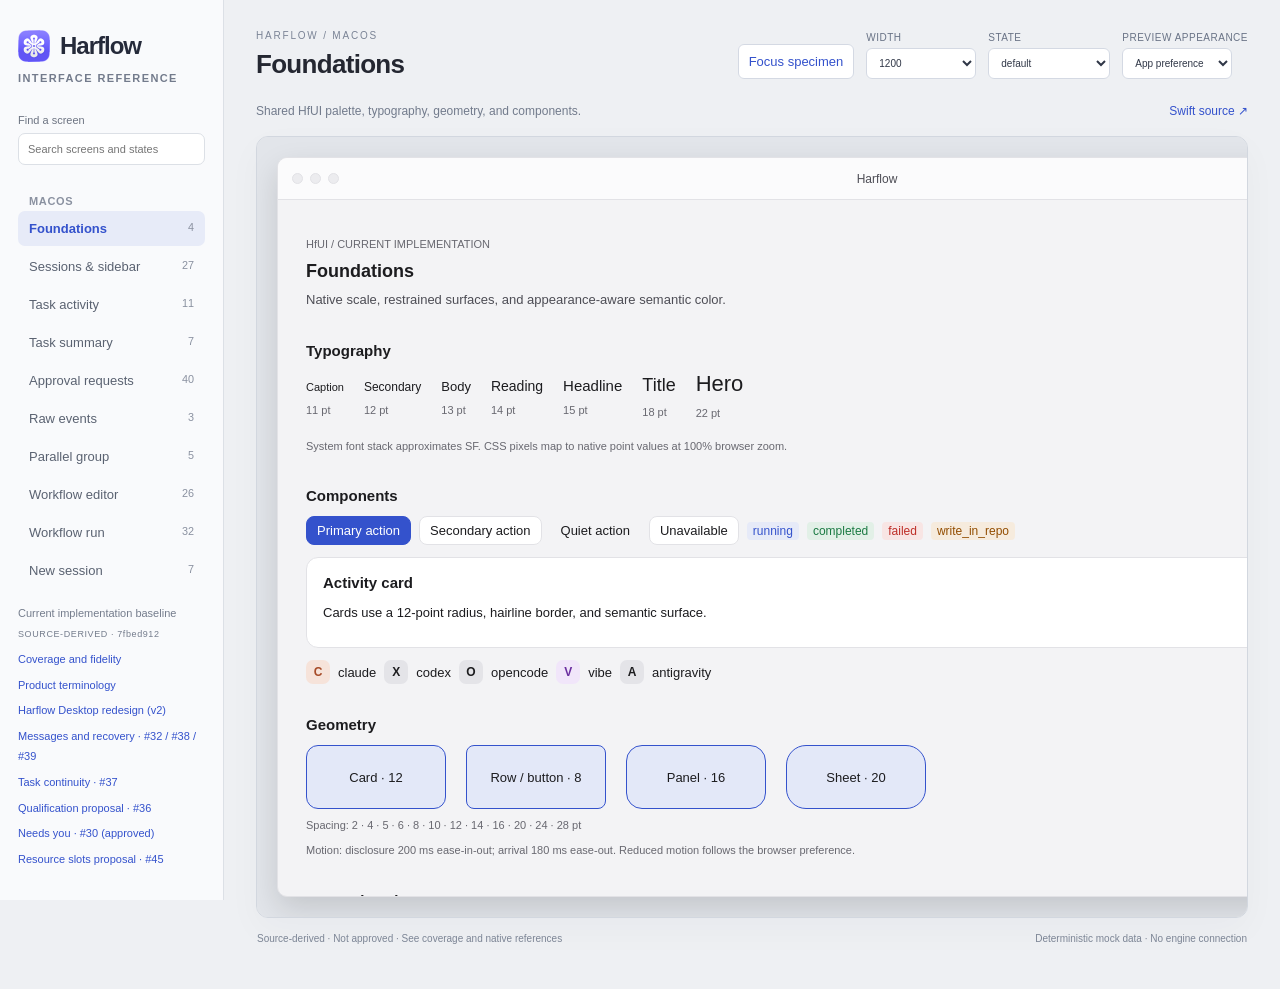
==== commit 24958cfb: "Add Harflow Desktop v2 interface reference Self-contained v2/ site with 30 screen states in 12 famil" ====
--- a/index.html
+++ b/index.html
@@ -1,3 +1,3 @@
 <!doctype html>
 <html lang="en"><head><meta charset="utf-8"><meta name="viewport" content="width=device-width,initial-scale=1"><title>Harflow · Interface reference</title><link rel="icon" type="image/png" sizes="32x32" href="assets/branding/app-icon-32.png"><link rel="icon" type="image/png" sizes="64x64" href="assets/branding/app-icon-64.png"><link rel="apple-touch-icon" href="assets/branding/app-icon-128.png"><link rel="stylesheet" href="styles/tokens.css?v=0e2f7547d87f"><link rel="stylesheet" href="styles/catalog.css?v=532e78404902"><link rel="stylesheet" href="styles/specimens.css?v=9c9ead7623a5"><link rel="stylesheet" href="styles/workflows.css?v=f61643d08efe"><link rel="stylesheet" href="styles/dialogs.css?v=6ef48912ead1"><link rel="stylesheet" href="styles/start-screen.css?v=d748b0cf703b"><link rel="stylesheet" href="styles/tasks.css?v=2096cb675331"><link rel="stylesheet" href="styles/task-activity.css?v=b68ff01585bd"><link rel="stylesheet" href="styles/task-approvals.css?v=2d8add422cfa"><link rel="stylesheet" href="styles/task-summary.css?v=e0a8147b16a2"><link rel="stylesheet" href="styles/parallel.css?v=519eb95d84bf"><link rel="stylesheet" href="styles/workflow-editor-inspector.css?v=341b9fec2faf"><link rel="stylesheet" href="styles/workflow-editor.css?v=2920e21df288"><link rel="stylesheet" href="styles/workflow-editor-proposals.css?v=11d26850cb23"><link rel="stylesheet" href="styles/workflow-run.css?v=b1cd5d72246f"><link rel="stylesheet" href="styles/council-activity.css?v=7290ceee46f4"><link rel="stylesheet" href="styles/appearance.css?v=a36caf85d1c5"><link rel="stylesheet" href="styles/state-recovery.css?v=f7198fc3eebf"><link rel="stylesheet" href="styles/workflow-errors.css?v=ca0cfcfd3098"><link rel="stylesheet" href="styles/sidebar-setup.css?v=c33f41dee843"><link rel="stylesheet" href="styles/sidebar-proposals.css?v=59b6f05f614e"><link rel="stylesheet" href="styles/web.css?v=988b5fafe417"><link rel="stylesheet" href="styles/statistics.css?v=bb56545bc799"><link rel="stylesheet" href="styles/statistics-accounting.css?v=20e323d0d1e3"><link rel="stylesheet" href="styles/skeleton-crossfade.css?v=f5769000afdf"></head>
-<body><div class="catalog"><aside class="catalog-nav"><a class="brand" href="#foundations/default/light"><img class="brand-icon" src="assets/branding/app-icon-64.png" srcset="assets/branding/app-icon-128.png 2x" alt="" width="32" height="32"><span class="brand-name">Harflow</span><span class="brand-subtitle">Interface reference</span></a><label class="catalog-search">Find a screen<input id="catalog-search" type="search" placeholder="Search screens and states"></label><nav id="catalog-nav" aria-label="Screen families"></nav><footer>Current implementation baseline<br><span class="edition">SOURCE-DERIVED · 7fbed912</span><a href="docs/screen-inventory.md">Coverage and fidelity</a><a href="docs/terminology.md">Product terminology</a><a href="features/work-interaction.html">Messages and recovery · #32 / #38 / #39</a><a href="features/task-continuity.html">Task continuity · #37</a><a href="features/qualification.html">Qualification proposal · #36</a><a href="features/needs-you.html">Needs you · #30 (approved)</a><a href="features/resource-slots.html">Resource slots proposal · #45</a></footer></aside><main class="catalog-main"><header class="catalog-toolbar"><div><p class="eyebrow" id="eyebrow">HARFLOW / MACOS</p><h1 id="page-title"></h1></div><div class="catalog-controls"><button id="focus-toggle" type="button" aria-pressed="false">Focus specimen</button><label>Width<select id="width-picker"><option>1000</option><option selected>1200</option><option>1440</option></select></label><label>State<select id="state-picker"></select></label><label>Preview appearance<select id="theme-picker"><option value="preference">App preference</option><option value="light">Light</option><option value="dark">Dark</option></select></label></div></header><div class="reference-note"><span id="page-description"></span><a id="source-link" target="_blank" rel="noreferrer">Swift source ↗</a></div><div id="stage" class="stage" tabindex="0" aria-label="Scrollable interface specimen"></div><footer class="catalog-caption"><span id="specimen-caption"></span><span>Deterministic mock data · No engine connection</span></footer></main></div><div id="announcement" class="toast" role="status" aria-live="polite"></div><script src="scripts/tokens.js?v=943e2b7ca8a1"></script><script src="scripts/registry.js?v=941fcaf663f7"></script><script src="scripts/appearance.js?v=075e119c182c"></script><script src="scripts/components.js?v=a89b200629bd"></script><script src="scripts/start-screen.js?v=a9b39511ae2d"></script><script src="scripts/workflow-errors.js?v=d6679afc5b99"></script><script src="scripts/tasks.js?v=3522e6d8763d"></script><script src="scripts/task-activity.js?v=c36be31f3c01"></script><script src="scripts/sidebar-setup.js?v=07663151e7c1"></script><script src="scripts/sidebar-proposals.js?v=748a9d8aca58"></script><script src="scripts/web.js?v=4ae7fb3e9d85"></script><script src="scripts/statistics.js?v=105a478cede9"></script><script src="scripts/statistics-accounting.js?v=40dba2b794f5"></script><script src="scripts/parallel.js?v=75500eb636c3"></script><script src="scripts/task-approvals.js?v=6ec1b1ba12e2"></script><script src="scripts/task-summary.js?v=fb97a609a4f3"></script><script src="scripts/workflows.js?v=766359bff5dd"></script><script src="scripts/workflow-connectors.js?v=c9bcdde86849"></script><script src="scripts/workflow-editor.js?v=1174291b1d53"></script><script src="scripts/workflow-editor-proposals.js?v=70c6d9777886"></script><script src="scripts/workflow-editor-inspector.js?v=42a09d819025"></script><script src="scripts/council-activity.js?v=4c74a6230f74"></script><script src="scripts/workflow-run.js?v=4da6b335369c"></script><script src="scripts/dialogs.js?v=ee5dedf3e80f"></script><script src="scripts/workflow-launch-proposals.js?v=8b9bffc727a4"></script><script src="scripts/state-recovery.js?v=2d71eddca374"></script><script src="scripts/skeleton-crossfade.js?v=8c28b11f1927"></script><script src="scripts/foundations.js?v=e43a867264e5"></script><script src="scripts/catalog.js?v=36adaf9d923b"></script></body></html>
+<body><div class="catalog"><aside class="catalog-nav"><a class="brand" href="#foundations/default/light"><img class="brand-icon" src="assets/branding/app-icon-64.png" srcset="assets/branding/app-icon-128.png 2x" alt="" width="32" height="32"><span class="brand-name">Harflow</span><span class="brand-subtitle">Interface reference</span></a><label class="catalog-search">Find a screen<input id="catalog-search" type="search" placeholder="Search screens and states"></label><nav id="catalog-nav" aria-label="Screen families"></nav><footer>Current implementation baseline<br><span class="edition">SOURCE-DERIVED · 7fbed912</span><a href="docs/screen-inventory.md">Coverage and fidelity</a><a href="docs/terminology.md">Product terminology</a><a href="v2/">Harflow Desktop redesign (v2)</a><a href="features/work-interaction.html">Messages and recovery · #32 / #38 / #39</a><a href="features/task-continuity.html">Task continuity · #37</a><a href="features/qualification.html">Qualification proposal · #36</a><a href="features/needs-you.html">Needs you · #30 (approved)</a><a href="features/resource-slots.html">Resource slots proposal · #45</a></footer></aside><main class="catalog-main"><header class="catalog-toolbar"><div><p class="eyebrow" id="eyebrow">HARFLOW / MACOS</p><h1 id="page-title"></h1></div><div class="catalog-controls"><button id="focus-toggle" type="button" aria-pressed="false">Focus specimen</button><label>Width<select id="width-picker"><option>1000</option><option selected>1200</option><option>1440</option></select></label><label>State<select id="state-picker"></select></label><label>Preview appearance<select id="theme-picker"><option value="preference">App preference</option><option value="light">Light</option><option value="dark">Dark</option></select></label></div></header><div class="reference-note"><span id="page-description"></span><a id="source-link" target="_blank" rel="noreferrer">Swift source ↗</a></div><div id="stage" class="stage" tabindex="0" aria-label="Scrollable interface specimen"></div><footer class="catalog-caption"><span id="specimen-caption"></span><span>Deterministic mock data · No engine connection</span></footer></main></div><div id="announcement" class="toast" role="status" aria-live="polite"></div><script src="scripts/tokens.js?v=943e2b7ca8a1"></script><script src="scripts/registry.js?v=941fcaf663f7"></script><script src="scripts/appearance.js?v=075e119c182c"></script><script src="scripts/components.js?v=a89b200629bd"></script><script src="scripts/start-screen.js?v=a9b39511ae2d"></script><script src="scripts/workflow-errors.js?v=d6679afc5b99"></script><script src="scripts/tasks.js?v=3522e6d8763d"></script><script src="scripts/task-activity.js?v=c36be31f3c01"></script><script src="scripts/sidebar-setup.js?v=07663151e7c1"></script><script src="scripts/sidebar-proposals.js?v=748a9d8aca58"></script><script src="scripts/web.js?v=4ae7fb3e9d85"></script><script src="scripts/statistics.js?v=105a478cede9"></script><script src="scripts/statistics-accounting.js?v=40dba2b794f5"></script><script src="scripts/parallel.js?v=75500eb636c3"></script><script src="scripts/task-approvals.js?v=6ec1b1ba12e2"></script><script src="scripts/task-summary.js?v=fb97a609a4f3"></script><script src="scripts/workflows.js?v=766359bff5dd"></script><script src="scripts/workflow-connectors.js?v=c9bcdde86849"></script><script src="scripts/workflow-editor.js?v=1174291b1d53"></script><script src="scripts/workflow-editor-proposals.js?v=70c6d9777886"></script><script src="scripts/workflow-editor-inspector.js?v=42a09d819025"></script><script src="scripts/council-activity.js?v=4c74a6230f74"></script><script src="scripts/workflow-run.js?v=4da6b335369c"></script><script src="scripts/dialogs.js?v=ee5dedf3e80f"></script><script src="scripts/workflow-launch-proposals.js?v=8b9bffc727a4"></script><script src="scripts/state-recovery.js?v=2d71eddca374"></script><script src="scripts/skeleton-crossfade.js?v=8c28b11f1927"></script><script src="scripts/foundations.js?v=e43a867264e5"></script><script src="scripts/catalog.js?v=36adaf9d923b"></script></body></html>
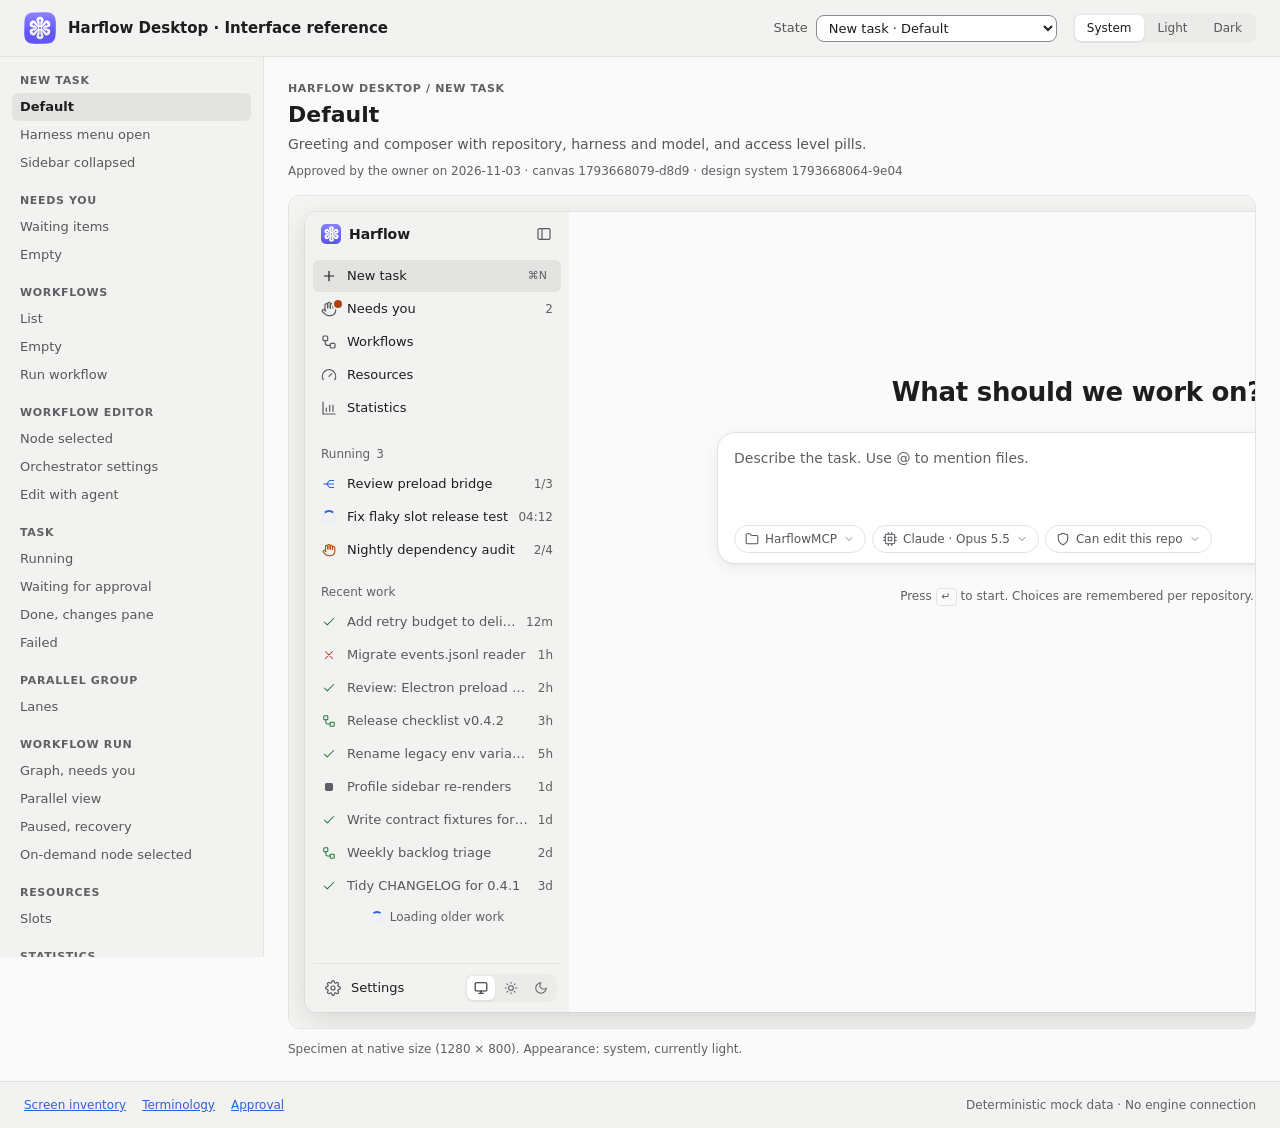
==== commit 0721fecf: "Archive the v1 catalog and add a root redirector Move the v1 catalog (index, scripts, styles, featur" ====
--- a/index.html
+++ b/index.html
@@ -1,3 +1,38 @@
 <!doctype html>
-<html lang="en"><head><meta charset="utf-8"><meta name="viewport" content="width=device-width,initial-scale=1"><title>Harflow · Interface reference</title><link rel="icon" type="image/png" sizes="32x32" href="assets/branding/app-icon-32.png"><link rel="icon" type="image/png" sizes="64x64" href="assets/branding/app-icon-64.png"><link rel="apple-touch-icon" href="assets/branding/app-icon-128.png"><link rel="stylesheet" href="styles/tokens.css?v=0e2f7547d87f"><link rel="stylesheet" href="styles/catalog.css?v=532e78404902"><link rel="stylesheet" href="styles/specimens.css?v=9c9ead7623a5"><link rel="stylesheet" href="styles/workflows.css?v=f61643d08efe"><link rel="stylesheet" href="styles/dialogs.css?v=6ef48912ead1"><link rel="stylesheet" href="styles/start-screen.css?v=d748b0cf703b"><link rel="stylesheet" href="styles/tasks.css?v=2096cb675331"><link rel="stylesheet" href="styles/task-activity.css?v=b68ff01585bd"><link rel="stylesheet" href="styles/task-approvals.css?v=2d8add422cfa"><link rel="stylesheet" href="styles/task-summary.css?v=e0a8147b16a2"><link rel="stylesheet" href="styles/parallel.css?v=519eb95d84bf"><link rel="stylesheet" href="styles/workflow-editor-inspector.css?v=341b9fec2faf"><link rel="stylesheet" href="styles/workflow-editor.css?v=2920e21df288"><link rel="stylesheet" href="styles/workflow-editor-proposals.css?v=11d26850cb23"><link rel="stylesheet" href="styles/workflow-run.css?v=b1cd5d72246f"><link rel="stylesheet" href="styles/council-activity.css?v=7290ceee46f4"><link rel="stylesheet" href="styles/appearance.css?v=a36caf85d1c5"><link rel="stylesheet" href="styles/state-recovery.css?v=f7198fc3eebf"><link rel="stylesheet" href="styles/workflow-errors.css?v=ca0cfcfd3098"><link rel="stylesheet" href="styles/sidebar-setup.css?v=c33f41dee843"><link rel="stylesheet" href="styles/sidebar-proposals.css?v=59b6f05f614e"><link rel="stylesheet" href="styles/web.css?v=988b5fafe417"><link rel="stylesheet" href="styles/statistics.css?v=bb56545bc799"><link rel="stylesheet" href="styles/statistics-accounting.css?v=20e323d0d1e3"><link rel="stylesheet" href="styles/skeleton-crossfade.css?v=f5769000afdf"></head>
-<body><div class="catalog"><aside class="catalog-nav"><a class="brand" href="#foundations/default/light"><img class="brand-icon" src="assets/branding/app-icon-64.png" srcset="assets/branding/app-icon-128.png 2x" alt="" width="32" height="32"><span class="brand-name">Harflow</span><span class="brand-subtitle">Interface reference</span></a><label class="catalog-search">Find a screen<input id="catalog-search" type="search" placeholder="Search screens and states"></label><nav id="catalog-nav" aria-label="Screen families"></nav><footer>Current implementation baseline<br><span class="edition">SOURCE-DERIVED · 7fbed912</span><a href="docs/screen-inventory.md">Coverage and fidelity</a><a href="docs/terminology.md">Product terminology</a><a href="v2/">Harflow Desktop redesign (v2)</a><a href="features/work-interaction.html">Messages and recovery · #32 / #38 / #39</a><a href="features/task-continuity.html">Task continuity · #37</a><a href="features/qualification.html">Qualification proposal · #36</a><a href="features/needs-you.html">Needs you · #30 (approved)</a><a href="features/resource-slots.html">Resource slots proposal · #45</a></footer></aside><main class="catalog-main"><header class="catalog-toolbar"><div><p class="eyebrow" id="eyebrow">HARFLOW / MACOS</p><h1 id="page-title"></h1></div><div class="catalog-controls"><button id="focus-toggle" type="button" aria-pressed="false">Focus specimen</button><label>Width<select id="width-picker"><option>1000</option><option selected>1200</option><option>1440</option></select></label><label>State<select id="state-picker"></select></label><label>Preview appearance<select id="theme-picker"><option value="preference">App preference</option><option value="light">Light</option><option value="dark">Dark</option></select></label></div></header><div class="reference-note"><span id="page-description"></span><a id="source-link" target="_blank" rel="noreferrer">Swift source ↗</a></div><div id="stage" class="stage" tabindex="0" aria-label="Scrollable interface specimen"></div><footer class="catalog-caption"><span id="specimen-caption"></span><span>Deterministic mock data · No engine connection</span></footer></main></div><div id="announcement" class="toast" role="status" aria-live="polite"></div><script src="scripts/tokens.js?v=943e2b7ca8a1"></script><script src="scripts/registry.js?v=941fcaf663f7"></script><script src="scripts/appearance.js?v=075e119c182c"></script><script src="scripts/components.js?v=a89b200629bd"></script><script src="scripts/start-screen.js?v=a9b39511ae2d"></script><script src="scripts/workflow-errors.js?v=d6679afc5b99"></script><script src="scripts/tasks.js?v=3522e6d8763d"></script><script src="scripts/task-activity.js?v=c36be31f3c01"></script><script src="scripts/sidebar-setup.js?v=07663151e7c1"></script><script src="scripts/sidebar-proposals.js?v=748a9d8aca58"></script><script src="scripts/web.js?v=4ae7fb3e9d85"></script><script src="scripts/statistics.js?v=105a478cede9"></script><script src="scripts/statistics-accounting.js?v=40dba2b794f5"></script><script src="scripts/parallel.js?v=75500eb636c3"></script><script src="scripts/task-approvals.js?v=6ec1b1ba12e2"></script><script src="scripts/task-summary.js?v=fb97a609a4f3"></script><script src="scripts/workflows.js?v=766359bff5dd"></script><script src="scripts/workflow-connectors.js?v=c9bcdde86849"></script><script src="scripts/workflow-editor.js?v=1174291b1d53"></script><script src="scripts/workflow-editor-proposals.js?v=70c6d9777886"></script><script src="scripts/workflow-editor-inspector.js?v=42a09d819025"></script><script src="scripts/council-activity.js?v=4c74a6230f74"></script><script src="scripts/workflow-run.js?v=4da6b335369c"></script><script src="scripts/dialogs.js?v=ee5dedf3e80f"></script><script src="scripts/workflow-launch-proposals.js?v=8b9bffc727a4"></script><script src="scripts/state-recovery.js?v=2d71eddca374"></script><script src="scripts/skeleton-crossfade.js?v=8c28b11f1927"></script><script src="scripts/foundations.js?v=e43a867264e5"></script><script src="scripts/catalog.js?v=36adaf9d923b"></script></body></html>
+<html lang="en">
+<head>
+<meta charset="utf-8">
+<meta name="viewport" content="width=device-width,initial-scale=1">
+<title>Harflow design</title>
+<link rel="icon" type="image/png" sizes="32x32" href="v2/assets/branding/app-icon-32.png">
+<script>
+// Root redirector. Relative targets keep it working under file://.
+(function () {
+  var loc = window.location;
+  var path = loc.pathname;
+  var served = loc.protocol === 'http:' || loc.protocol === 'https:';
+  // Hosting serves this page, with status 200, for any path that does not exist.
+  // Old v1 paths (features, scripts, styles, assets, docs) move to archive/v1.
+  var atRoot = !served || path === '/' || /\/index\.html$/.test(path) || /\/$/.test(path);
+  var inSite = /^\/(archive|v2)(\/|$)/.test(path);
+  if (served && !atRoot && !inSite) {
+    loc.replace('/archive/v1' + path + loc.search + loc.hash);
+    return;
+  }
+  if (!atRoot) return;
+  if (loc.hash && loc.hash !== '#') loc.replace('archive/v1/index.html' + loc.hash);
+  else loc.replace('v2/index.html');
+})();
+</script>
+</head>
+<body>
+<noscript>
+<p>Harflow design reference.</p>
+<ul>
+<li><a href="v2/index.html">Harflow Desktop interface reference (v2)</a></li>
+<li><a href="archive/v1/index.html">Archived catalog (v1)</a></li>
+</ul>
+</noscript>
+<p>Harflow design reference. <a href="v2/index.html">Interface reference (v2)</a> · <a href="archive/v1/index.html">Archived catalog (v1)</a></p>
+</body>
+</html>
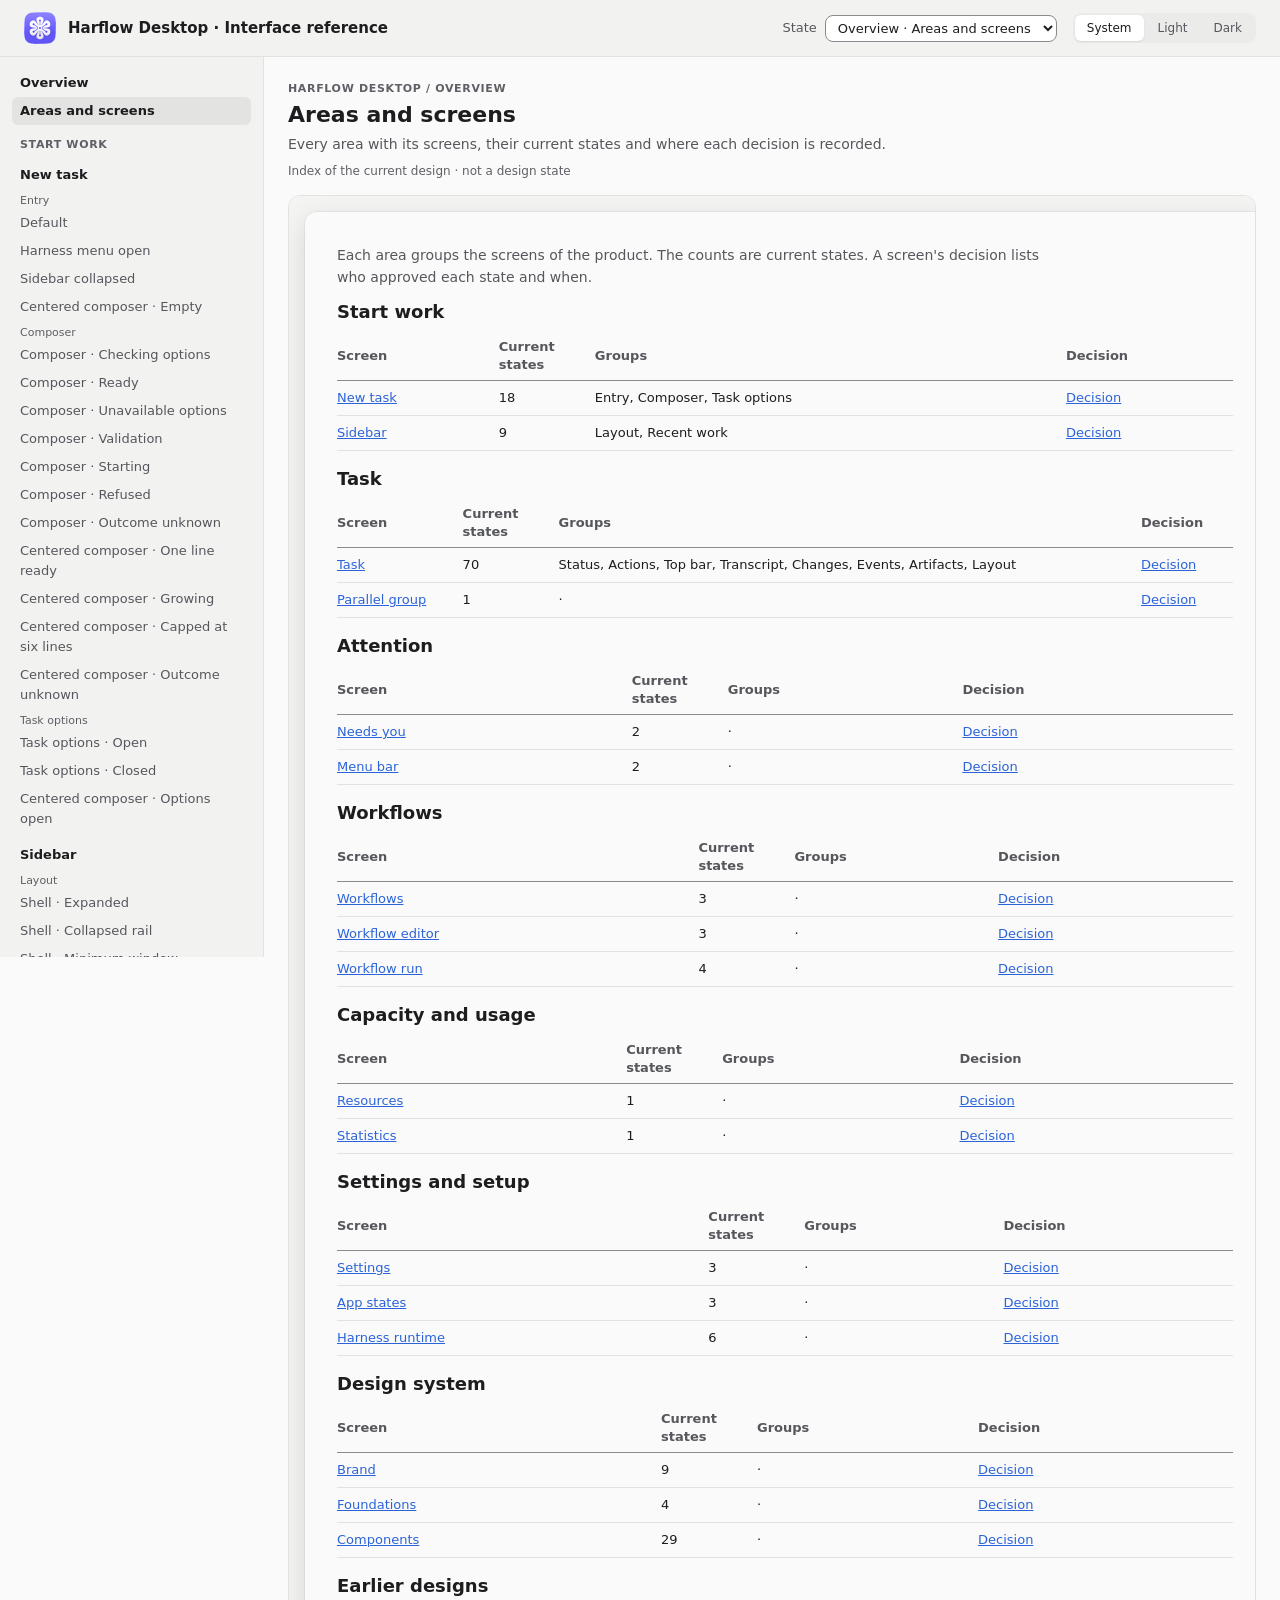
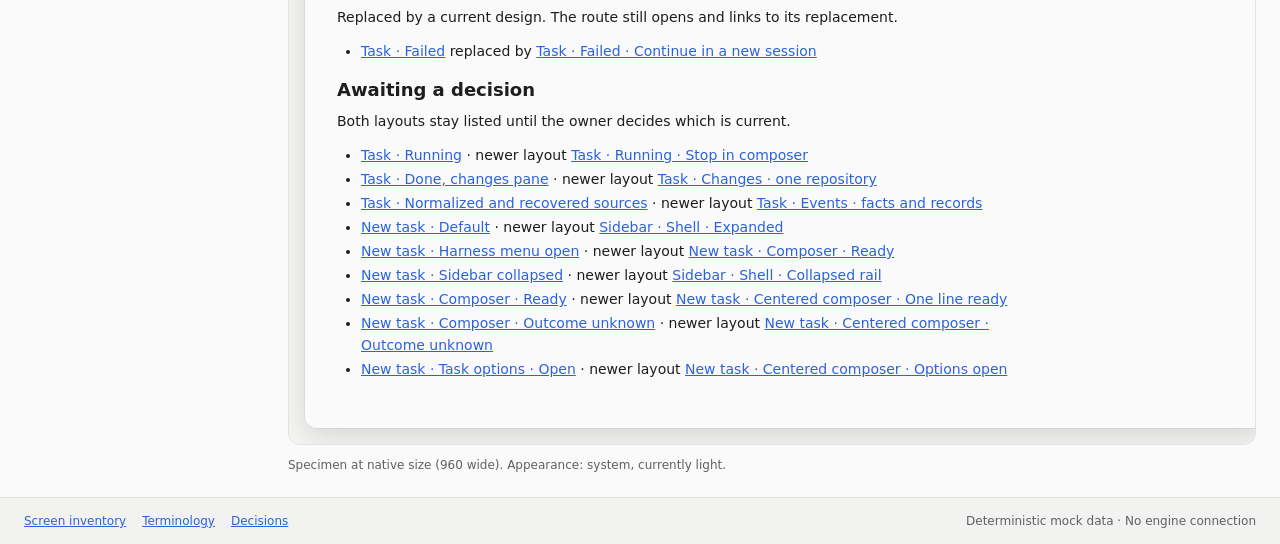
==== commit 65f3339f: "Fix root redirector loops, moved-doc redirects and review findings The root redirector now treats on" ====
--- a/index.html
+++ b/index.html
@@ -6,33 +6,53 @@
 <title>Harflow design</title>
 <link rel="icon" type="image/png" sizes="32x32" href="v2/assets/branding/app-icon-32.png">
 <script>
-// Root redirector. Relative targets keep it working under file://.
+// Root redirector. tests/redirector.test.mjs runs this script against a model of the host.
+// Hosting serves this page, with status 200, for any path that does not exist, so a served
+// path other than "/" and "/index.html" is a missing path. Targets are root-absolute when
+// served and relative under file://.
 (function () {
+  var MOVED = {
+    '/v2/docs/approval.md': '/v2/docs/decisions/approval.md',
+    '/v2/docs/d2b-observation-approval.md': '/v2/docs/decisions/d2b-observation-approval.md',
+    '/v2/docs/d2b-observation-proposal.md': '/v2/docs/decisions/d2b-observation-proposal.md',
+    '/v2/docs/m04-proposal.md': '/v2/docs/decisions/m04-proposal.md',
+    '/v2/docs/m04-centered-composer-proposal.md': '/v2/docs/decisions/m04-centered-composer-proposal.md',
+    '/v2/docs/m05-task-screen-approval.md': '/v2/docs/decisions/m05-task-screen-approval.md',
+    '/v2/docs/m05-task-screen-proposal.md': '/v2/docs/decisions/m05-task-screen-proposal.md'
+  };
   var loc = window.location;
-  var path = loc.pathname;
   var served = loc.protocol === 'http:' || loc.protocol === 'https:';
-  // Hosting serves this page, with status 200, for any path that does not exist.
-  // Old v1 paths (features, scripts, styles, assets, docs) move to archive/v1.
-  var atRoot = !served || path === '/' || /\/index\.html$/.test(path) || /\/$/.test(path);
-  var inSite = /^\/(archive|v2)(\/|$)/.test(path);
-  if (served && !atRoot && !inSite) {
-    loc.replace('/archive/v1' + path + loc.search + loc.hash);
-    return;
+  var hash = loc.hash && loc.hash !== '#' ? loc.hash : '';
+  var target = null;
+  if (!served) {
+    target = hash ? 'archive/v1/index.html' + hash : 'v2/index.html';
+  } else if (loc.pathname === '/' || loc.pathname === '/index.html') {
+    target = hash ? '/archive/v1/index.html' + hash : '/v2/index.html';
+  } else if (/^\/(archive|v2)(\/|$)/.test(loc.pathname)) {
+    // A missing path inside the sites is never redirected again; only the moved documents are.
+    if (Object.prototype.hasOwnProperty.call(MOVED, loc.pathname)) target = MOVED[loc.pathname] + loc.search + loc.hash;
+  } else {
+    // A moved v1 path (features, scripts, styles, assets, documents).
+    target = '/archive/v1' + loc.pathname + loc.search + loc.hash;
   }
-  if (!atRoot) return;
-  if (loc.hash && loc.hash !== '#') loc.replace('archive/v1/index.html' + loc.hash);
-  else loc.replace('v2/index.html');
+  if (target) { loc.replace(target); return; }
+  // Nothing to redirect to: show the links, root-absolute when served.
+  document.addEventListener('DOMContentLoaded', function () {
+    if (!served) return;
+    var links = document.querySelectorAll('a[data-root-link]');
+    for (var i = 0; i < links.length; i += 1) links[i].setAttribute('href', '/' + links[i].getAttribute('data-root-link'));
+  });
 })();
 </script>
 </head>
 <body>
 <noscript>
-<p>Harflow design reference.</p>
+<p>Harflow design reference (JavaScript is needed to open the links from a file).</p>
 <ul>
-<li><a href="v2/index.html">Harflow Desktop interface reference (v2)</a></li>
-<li><a href="archive/v1/index.html">Archived catalog (v1)</a></li>
+<li><a href="/v2/index.html">Harflow Desktop interface reference (v2)</a></li>
+<li><a href="/archive/v1/index.html">Archived catalog (v1)</a></li>
 </ul>
 </noscript>
-<p>Harflow design reference. <a href="v2/index.html">Interface reference (v2)</a> · <a href="archive/v1/index.html">Archived catalog (v1)</a></p>
+<p>Harflow design reference. <a href="v2/index.html" data-root-link="v2/index.html">Interface reference (v2)</a> · <a href="archive/v1/index.html" data-root-link="archive/v1/index.html">Archived catalog (v1)</a></p>
 </body>
 </html>
